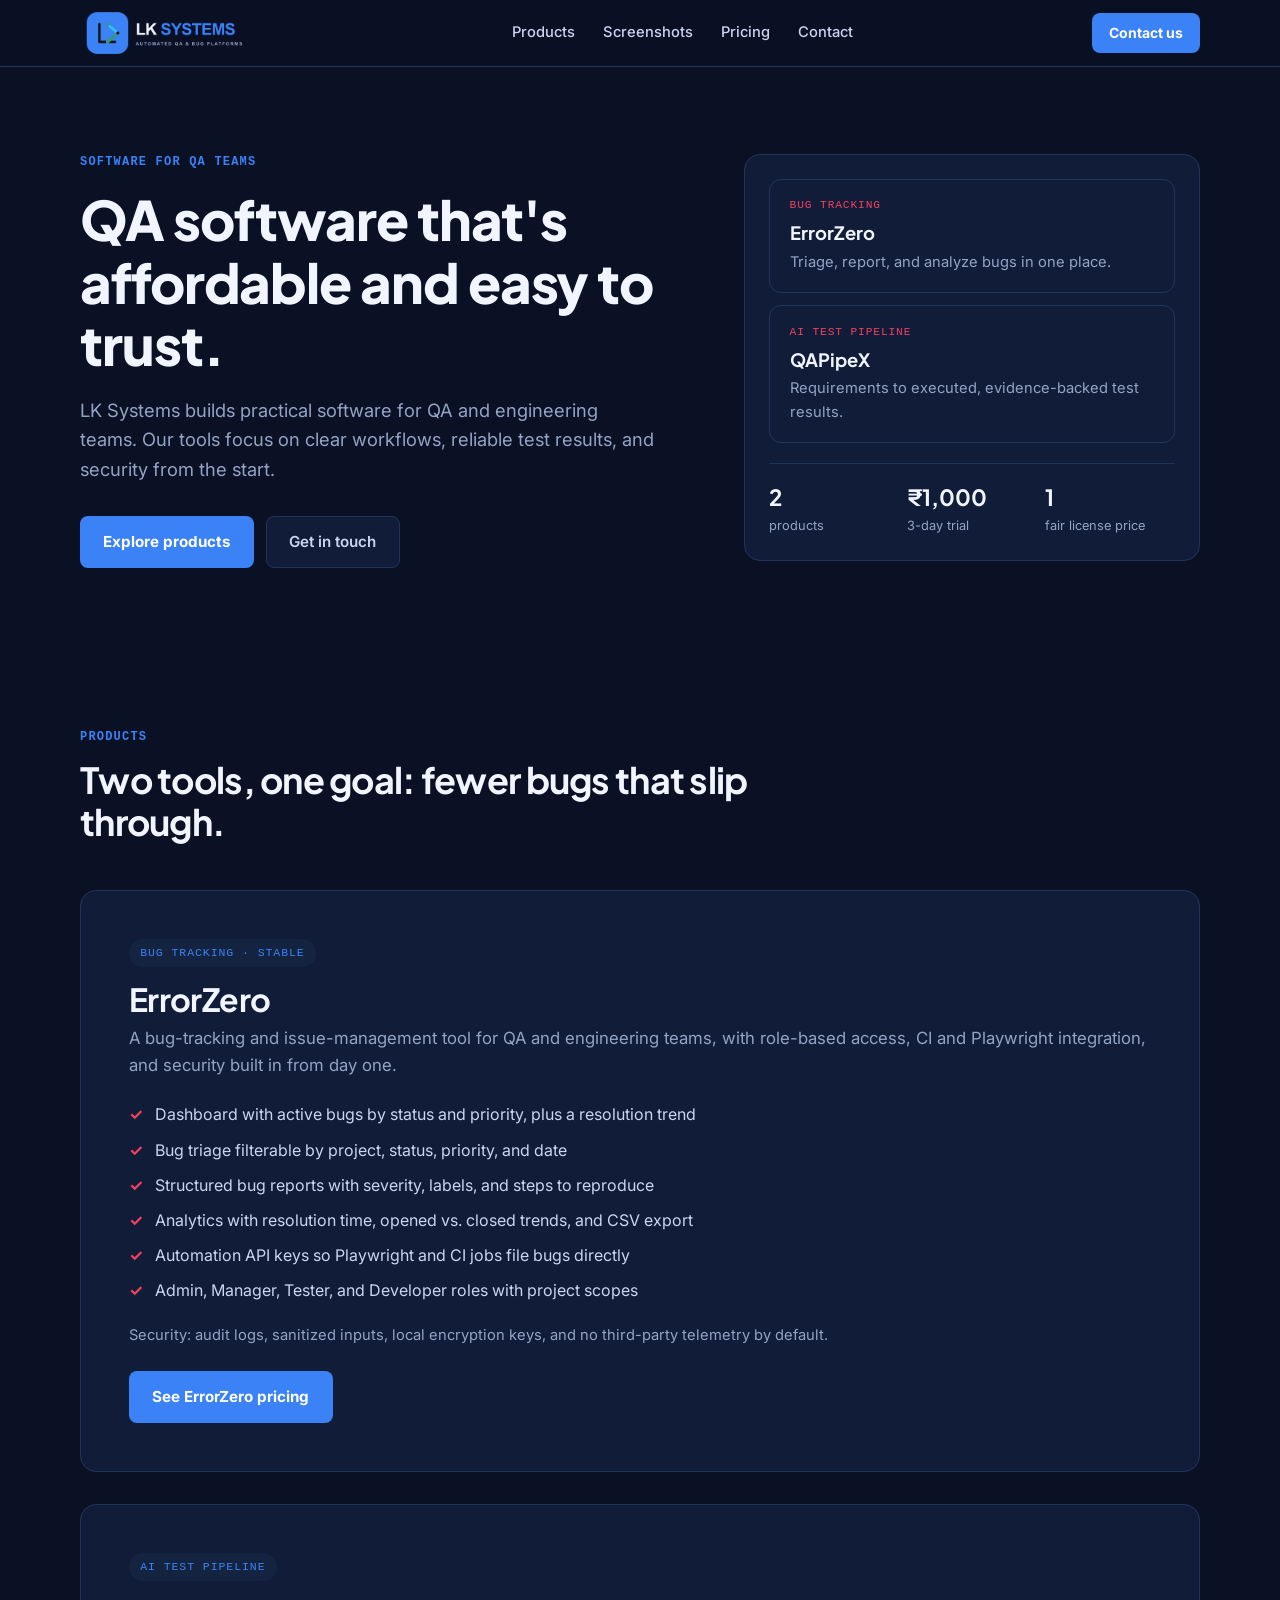
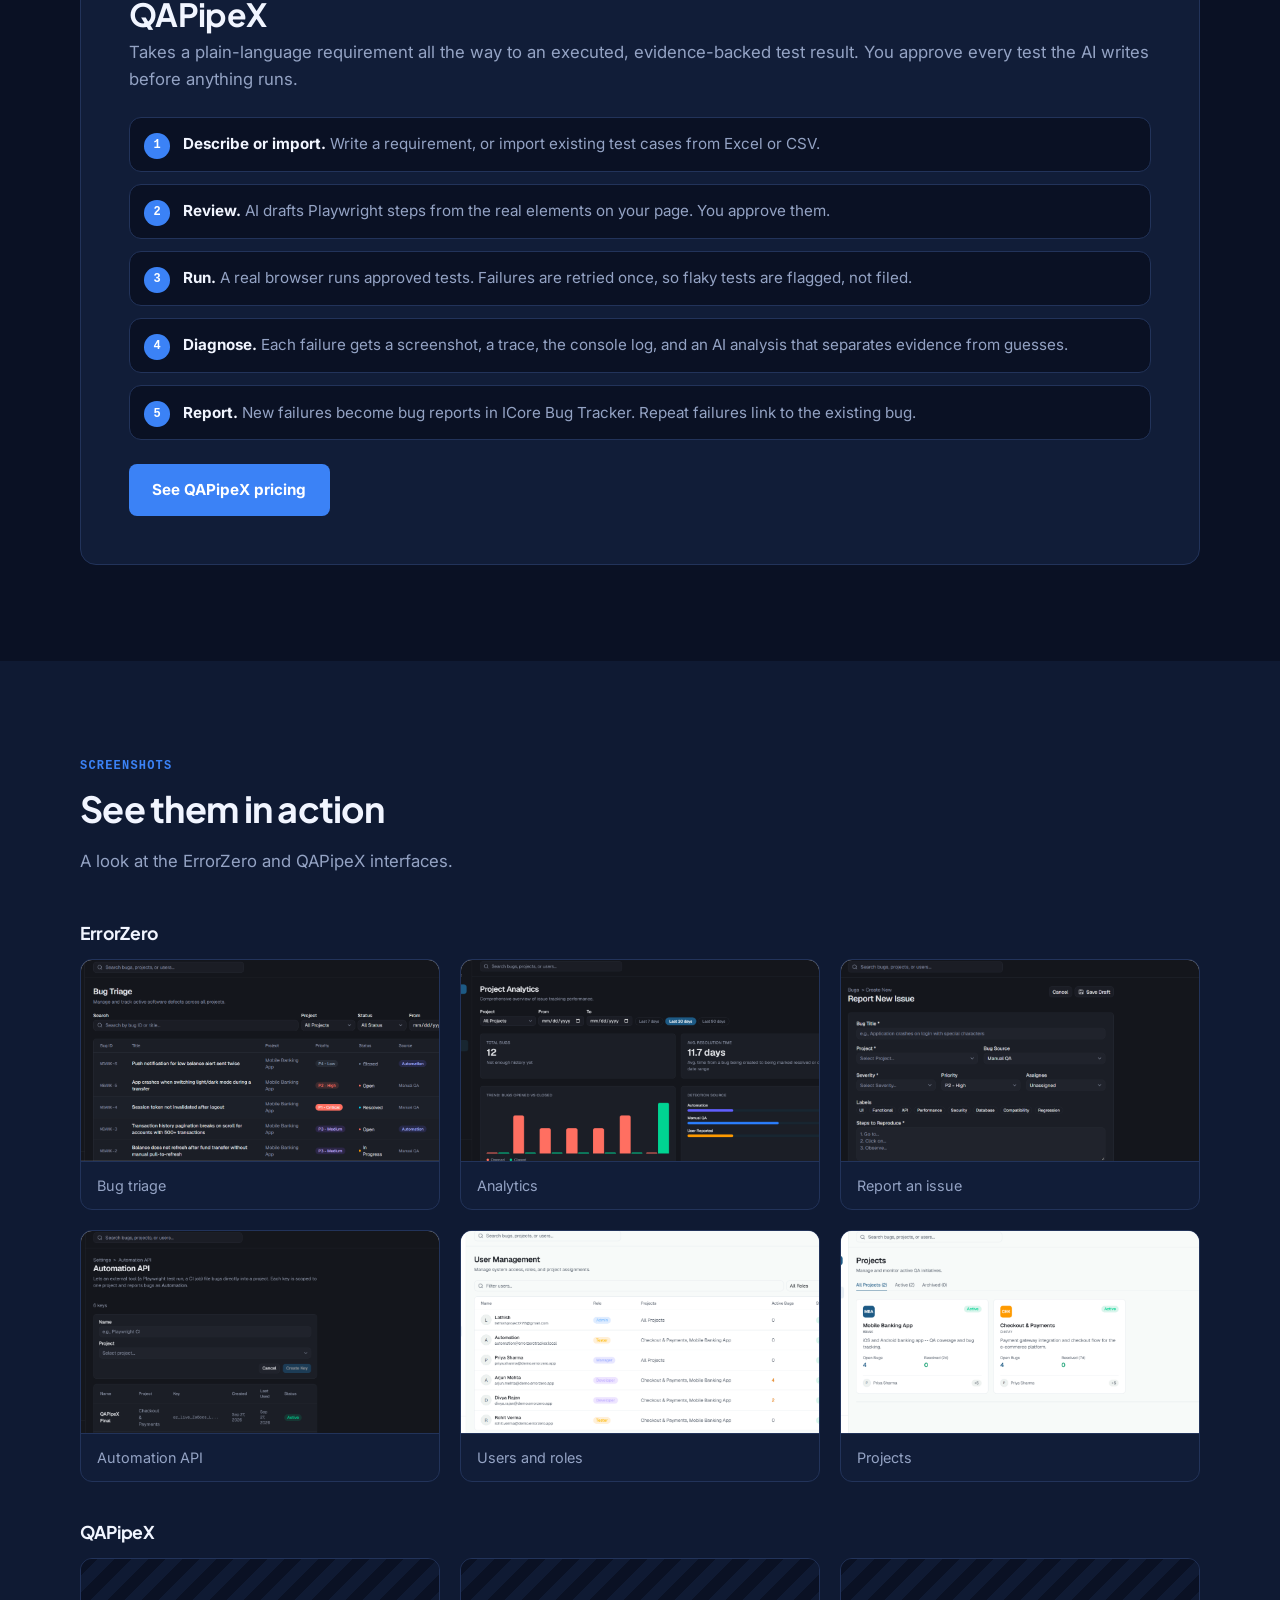
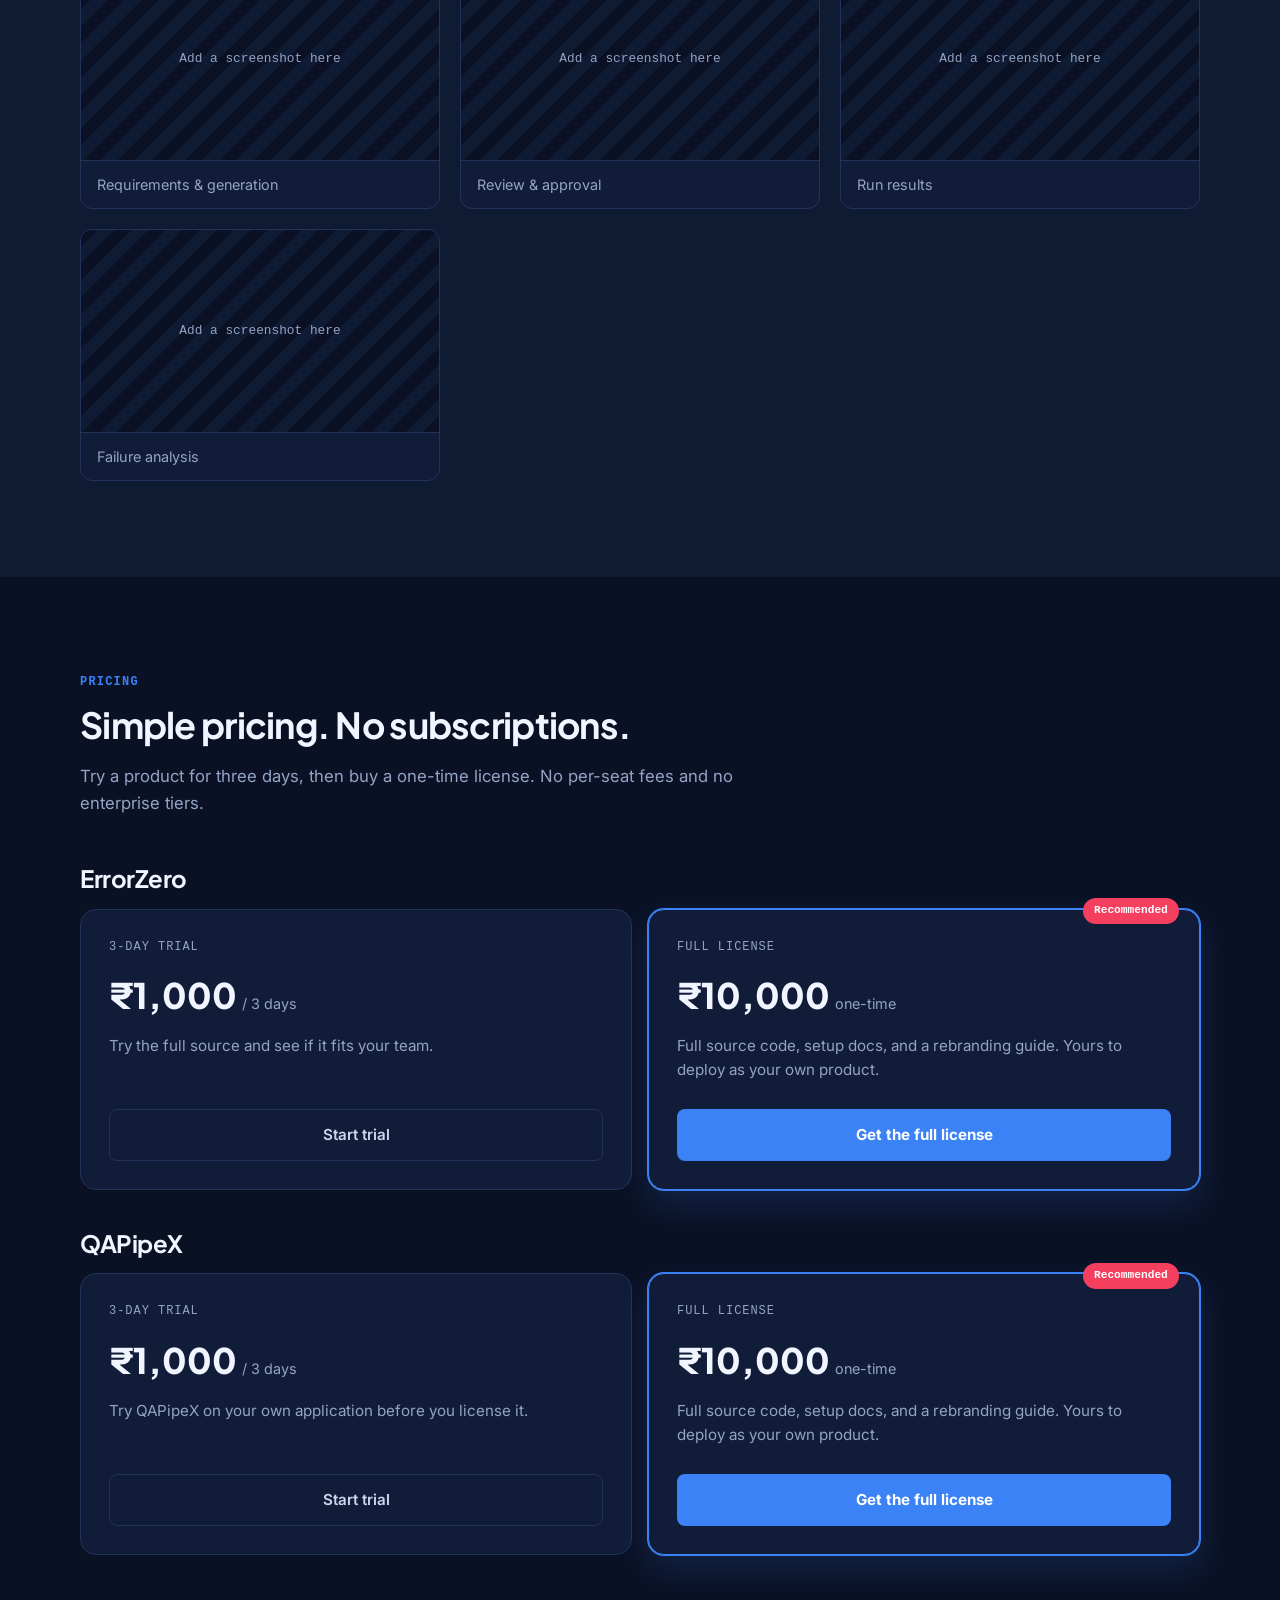
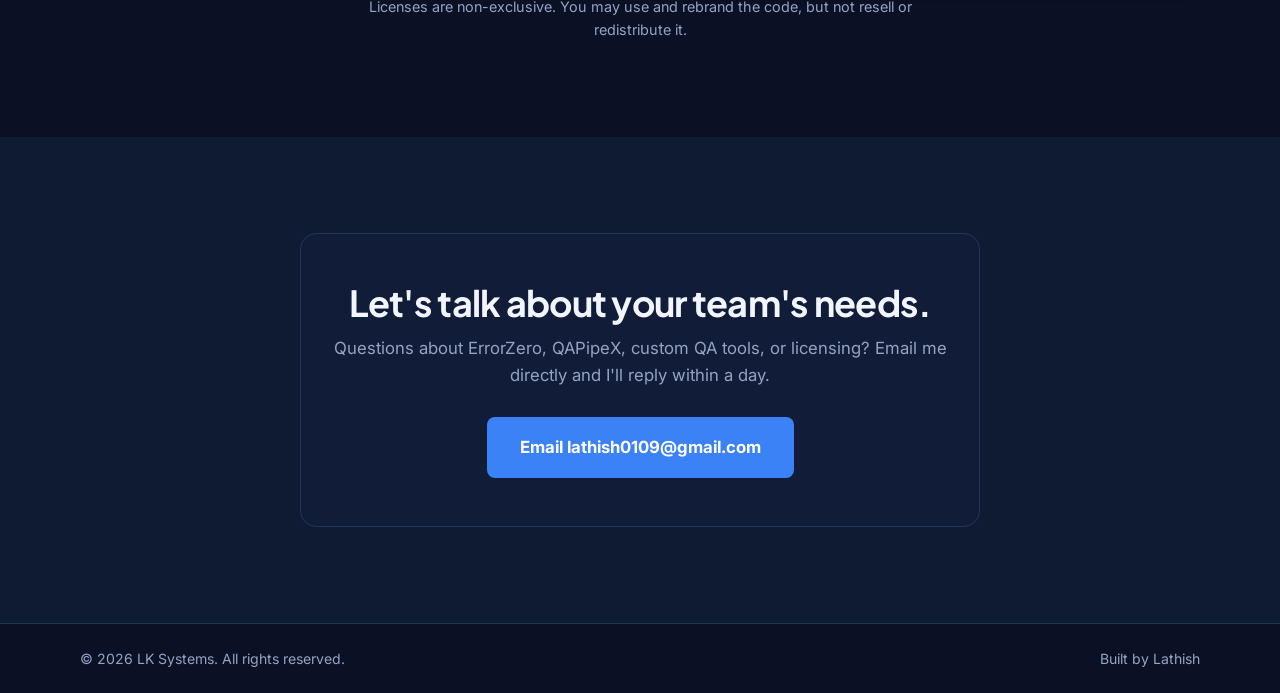
==== index.html @ b6fddfe9 "Switch site theme to navy with electric blue and coral accents Co-Authored-By: Claude Sonnet 5 <nore" ====
<!DOCTYPE html>
<html lang="en">
<head>
<meta charset="UTF-8">
<meta name="viewport" content="width=device-width, initial-scale=1.0">
<title>LK Systems — QA Software by Lathish | ErrorZero & QAPipeX</title>
<meta name="description" content="LK Systems builds affordable QA tools: ErrorZero, a bug tracker for QA teams, and QAPipeX, an AI test pipeline with a human in the loop. Trials and licenses available.">
<link rel="canonical" href="https://lk-systems-lk-project09.vercel.app/">

<meta property="og:type" content="website">
<meta property="og:title" content="LK Systems — QA software for real teams">
<meta property="og:description" content="ErrorZero bug tracking and QAPipeX AI test pipelines, built for QA teams.">
<meta property="og:image" content="/assets/img/og-image.png">
<meta property="og:image:width" content="1200">
<meta property="og:image:height" content="630">
<meta property="og:url" content="https://lk-systems-lk-project09.vercel.app/">
<meta property="og:site_name" content="LK Systems">

<meta name="twitter:card" content="summary_large_image">
<meta name="twitter:title" content="LK Systems — QA software for real teams">
<meta name="twitter:description" content="ErrorZero bug tracking and QAPipeX AI test pipelines, built for QA teams.">
<meta name="twitter:image" content="/assets/img/og-image.png">

<link rel="icon" type="image/svg+xml" href="/assets/img/favicon.svg">
<link rel="icon" type="image/png" href="/assets/img/favicon.png">

<link rel="preconnect" href="https://fonts.googleapis.com">
<link rel="preconnect" href="https://fonts.gstatic.com" crossorigin>
<link href="https://fonts.googleapis.com/css2?family=Inter:wght@400;500;600;700&family=Plus+Jakarta+Sans:wght@600;700;800&display=swap" rel="stylesheet">

<link rel="stylesheet" href="/css/styles.css?v=6">

<script type="application/ld+json">
{
  "@context": "https://schema.org",
  "@type": "Organization",
  "name": "LK Systems",
  "url": "https://lk-systems-lk-project09.vercel.app/",
  "email": "lathish0109@gmail.com",
  "founder": { "@type": "Person", "name": "Lathish" },
  "makesOffer": [
    { "@type": "Offer", "name": "ErrorZero", "price": "10000", "priceCurrency": "INR" },
    { "@type": "Offer", "name": "QAPipeX", "price": "10000", "priceCurrency": "INR" }
  ]
}
</script>
</head>
<body>

<a class="skip-link" href="#main">Skip to content</a>

<header class="site-header">
  <div class="container header-inner">
    <a href="#top" class="logo" aria-label="LK Systems — home">
      <img src="/assets/img/logo-lk-dark.png" alt="LK Systems" width="193" height="52">
    </a>

    <nav class="nav-desktop" aria-label="Primary">
      <a href="#products">Products</a>
      <a href="#screenshots">Screenshots</a>
      <a href="#pricing">Pricing</a>
      <a href="#contact">Contact</a>
    </nav>

    <div class="header-actions">
      <a href="#contact" class="btn btn-primary btn-sm nav-cta">Contact us</a>
      <button class="hamburger" id="hamburger" aria-expanded="false" aria-controls="mobile-nav" aria-label="Open menu">
        <span></span><span></span><span></span>
      </button>
    </div>
  </div>

  <nav class="nav-mobile" id="mobile-nav" aria-label="Mobile">
    <a href="#products">Products</a>
    <a href="#screenshots">Screenshots</a>
    <a href="#pricing">Pricing</a>
    <a href="#contact">Contact</a>
  </nav>
</header>

<main id="main">

  <!-- Hero -->
  <section class="hero">
    <div class="container hero-grid">
      <div>
        <span class="eyebrow">Software for QA teams</span>
        <h1>QA software that's affordable and easy to trust.</h1>
        <p class="lead">LK Systems builds practical software for QA and engineering teams. Our tools focus on clear workflows, reliable test results, and security from the start.</p>
        <div class="cta-row">
          <a href="#products" class="btn btn-primary">Explore products</a>
          <a href="#contact" class="btn btn-secondary">Get in touch</a>
        </div>
      </div>

      <aside class="hero-card" aria-label="Products at a glance">
        <a href="#errorzero" class="mini-product">
          <span class="mini-tag">Bug tracking</span>
          <strong>ErrorZero</strong>
          <span>Triage, report, and analyze bugs in one place.</span>
        </a>
        <a href="#qapipex" class="mini-product">
          <span class="mini-tag">AI test pipeline</span>
          <strong>QAPipeX</strong>
          <span>Requirements to executed, evidence-backed test results.</span>
        </a>
        <div class="hero-stats">
          <div><strong>2</strong><span>products</span></div>
          <div><strong>₹1,000</strong><span>3-day trial</span></div>
          <div><strong>1</strong><span>fair license price</span></div>
        </div>
      </aside>
    </div>
  </section>

  <!-- Products -->
  <section class="section" id="products">
    <div class="container">
      <div class="section-intro">
        <span class="eyebrow eyebrow-inline">Products</span>
        <h2>Two tools, one goal: fewer bugs that slip through.</h2>
      </div>

      <!-- ErrorZero -->
      <article class="product" id="errorzero">
        <div class="product-copy">
          <span class="product-kicker">Bug tracking · Stable</span>
          <h3>ErrorZero</h3>
          <p class="product-lead">A bug-tracking and issue-management tool for QA and engineering teams, with role-based access, CI and Playwright integration, and security built in from day one.</p>
          <ul class="check-list">
            <li>Dashboard with active bugs by status and priority, plus a resolution trend</li>
            <li>Bug triage filterable by project, status, priority, and date</li>
            <li>Structured bug reports with severity, labels, and steps to reproduce</li>
            <li>Analytics with resolution time, opened vs. closed trends, and CSV export</li>
            <li>Automation API keys so Playwright and CI jobs file bugs directly</li>
            <li>Admin, Manager, Tester, and Developer roles with project scopes</li>
          </ul>
          <p class="product-note">Security: audit logs, sanitized inputs, local encryption keys, and no third-party telemetry by default.</p>
          <a href="#pricing" class="btn btn-primary">See ErrorZero pricing</a>
        </div>
      </article>

      <!-- QAPipeX -->
      <article class="product product-reverse" id="qapipex">
        <div class="product-copy">
          <span class="product-kicker">AI test pipeline</span>
          <h3>QAPipeX</h3>
          <p class="product-lead">Takes a plain-language requirement all the way to an executed, evidence-backed test result. You approve every test the AI writes before anything runs.</p>
          <ol class="step-list">
            <li><strong>Describe or import.</strong> Write a requirement, or import existing test cases from Excel or CSV.</li>
            <li><strong>Review.</strong> AI drafts Playwright steps from the real elements on your page. You approve them.</li>
            <li><strong>Run.</strong> A real browser runs approved tests. Failures are retried once, so flaky tests are flagged, not filed.</li>
            <li><strong>Diagnose.</strong> Each failure gets a screenshot, a trace, the console log, and an AI analysis that separates evidence from guesses.</li>
            <li><strong>Report.</strong> New failures become bug reports in ICore Bug Tracker. Repeat failures link to the existing bug.</li>
          </ol>
          <a href="#pricing" class="btn btn-primary">See QAPipeX pricing</a>
        </div>
      </article>
    </div>
  </section>

  <!-- Screenshots -->
  <section class="section section-tint" id="screenshots">
    <div class="container">
      <div class="section-intro">
        <span class="eyebrow eyebrow-inline">Screenshots</span>
        <h2>See them in action</h2>
        <p class="section-sub">A look at the ErrorZero and QAPipeX interfaces.</p>
      </div>

      <h3 class="shot-group-title">ErrorZero</h3>
      <div class="shot-grid">
        <figure class="shot"><img src="/assets/screenshots/errorzero/1.png" alt="ErrorZero bug triage list" loading="lazy" width="1518" height="597" onerror="this.parentElement.classList.add('is-empty')"><figcaption>Bug triage</figcaption></figure>
        <figure class="shot"><img src="/assets/screenshots/errorzero/2.png" alt="ErrorZero analytics and reports" loading="lazy" width="1510" height="634" onerror="this.parentElement.classList.add('is-empty')"><figcaption>Analytics</figcaption></figure>
        <figure class="shot"><img src="/assets/screenshots/errorzero/3.png" alt="ErrorZero structured bug report form" loading="lazy" width="1506" height="582" onerror="this.parentElement.classList.add('is-empty')"><figcaption>Report an issue</figcaption></figure>
        <figure class="shot"><img src="/assets/screenshots/errorzero/4.png" alt="ErrorZero automation API keys" loading="lazy" width="1514" height="604" onerror="this.parentElement.classList.add('is-empty')"><figcaption>Automation API</figcaption></figure>
        <figure class="shot"><img src="/assets/screenshots/errorzero/5.png" alt="ErrorZero user and role management" loading="lazy" width="1506" height="613" onerror="this.parentElement.classList.add('is-empty')"><figcaption>Users and roles</figcaption></figure>
        <figure class="shot"><img src="/assets/screenshots/errorzero/6.png" alt="ErrorZero projects workspace with active projects and open bug counts" width="1513" height="618" onerror="this.parentElement.classList.add('is-empty')"><figcaption>Projects</figcaption></figure>
      </div>

      <h3 class="shot-group-title">QAPipeX</h3>
      <div class="shot-grid">
        <figure class="shot"><img src="/assets/screenshots/qapipex/1.png" alt="QAPipeX requirement and test generation" loading="lazy" onerror="this.parentElement.classList.add('is-empty')"><figcaption>Requirements &amp; generation</figcaption></figure>
        <figure class="shot"><img src="/assets/screenshots/qapipex/2.png" alt="QAPipeX test review and approval" loading="lazy" onerror="this.parentElement.classList.add('is-empty')"><figcaption>Review &amp; approval</figcaption></figure>
        <figure class="shot"><img src="/assets/screenshots/qapipex/3.png" alt="QAPipeX run results with evidence" loading="lazy" onerror="this.parentElement.classList.add('is-empty')"><figcaption>Run results</figcaption></figure>
        <figure class="shot"><img src="/assets/screenshots/qapipex/4.png" alt="QAPipeX failure analysis" loading="lazy" onerror="this.parentElement.classList.add('is-empty')"><figcaption>Failure analysis</figcaption></figure>
      </div>
    </div>
  </section>

  <!-- Pricing -->
  <section class="section" id="pricing">
    <div class="container">
      <div class="section-intro">
        <span class="eyebrow eyebrow-inline">Pricing</span>
        <h2>Simple pricing. No subscriptions.</h2>
        <p class="section-sub">Try a product for three days, then buy a one-time license. No per-seat fees and no enterprise tiers.</p>
      </div>

      <div class="pricing-products">
        <div class="pricing-product">
          <h3>ErrorZero</h3>
          <div class="pricing-options">
            <div class="price-card">
              <span class="price-label">3-day trial</span>
              <p class="price"><span class="price-amount">₹1,000</span><span class="price-period">/ 3 days</span></p>
              <p class="price-desc">Try the full source and see if it fits your team.</p>
              <a class="btn btn-secondary btn-block" href="https://mail.google.com/mail/?view=cm&amp;fs=1&amp;to=lathish0109@gmail.com&amp;su=ErrorZero%20-%203-Day%20Trial%20Inquiry" target="_blank" rel="noopener noreferrer">Start trial</a>
            </div>
            <div class="price-card price-card-featured">
              <span class="price-ribbon">Recommended</span>
              <span class="price-label">Full license</span>
              <p class="price"><span class="price-amount">₹10,000</span><span class="price-period">one-time</span></p>
              <p class="price-desc">Full source code, setup docs, and a rebranding guide. Yours to deploy as your own product.</p>
              <a class="btn btn-primary btn-block" href="https://mail.google.com/mail/?view=cm&amp;fs=1&amp;to=lathish0109@gmail.com&amp;su=ErrorZero%20-%20Full%20License%20Inquiry" target="_blank" rel="noopener noreferrer">Get the full license</a>
            </div>
          </div>
        </div>

        <div class="pricing-product">
          <h3>QAPipeX</h3>
          <div class="pricing-options">
            <div class="price-card">
              <span class="price-label">3-day trial</span>
              <p class="price"><span class="price-amount">₹1,000</span><span class="price-period">/ 3 days</span></p>
              <p class="price-desc">Try QAPipeX on your own application before you license it.</p>
              <a class="btn btn-secondary btn-block" href="https://mail.google.com/mail/?view=cm&amp;fs=1&amp;to=lathish0109@gmail.com&amp;su=QAPipeX%20-%203-Day%20Trial%20Inquiry" target="_blank" rel="noopener noreferrer">Start trial</a>
            </div>
            <div class="price-card price-card-featured">
              <span class="price-ribbon">Recommended</span>
              <span class="price-label">Full license</span>
              <p class="price"><span class="price-amount">₹10,000</span><span class="price-period">one-time</span></p>
              <p class="price-desc">Full source code, setup docs, and a rebranding guide. Yours to deploy as your own product.</p>
              <a class="btn btn-primary btn-block" href="https://mail.google.com/mail/?view=cm&amp;fs=1&amp;to=lathish0109@gmail.com&amp;su=QAPipeX%20-%20Full%20License%20Inquiry" target="_blank" rel="noopener noreferrer">Get the full license</a>
            </div>
          </div>
        </div>
      </div>

      <p class="price-note">Licenses are non-exclusive. You may use and rebrand the code, but not resell or redistribute it.</p>
    </div>
  </section>

  <!-- Contact -->
  <section class="section section-tint" id="contact">
    <div class="container">
      <div class="contact-card">
        <h2>Let's talk about your team's needs.</h2>
        <p class="section-sub">Questions about ErrorZero, QAPipeX, custom QA tools, or licensing? Email me directly and I'll reply within a day.</p>
        <a class="btn btn-primary btn-lg" href="https://mail.google.com/mail/?view=cm&amp;fs=1&amp;to=lathish0109@gmail.com&amp;su=LK%20Systems%20-%20Website%20Inquiry" target="_blank" rel="noopener noreferrer">Email lathish0109@gmail.com</a>
      </div>
    </div>
  </section>

</main>

<footer class="site-footer">
  <div class="container footer-inner">
    <span>© <span id="year">2026</span> LK Systems. All rights reserved.</span>
    <span class="footer-muted">Built by Lathish</span>
  </div>
</footer>

<div class="lightbox" id="lightbox" hidden role="dialog" aria-modal="true" aria-label="Enlarged screenshot">
  <button class="lightbox-close" type="button" id="lightbox-close" aria-label="Close">&times;</button>
  <img id="lightbox-img" src="" alt="">
</div>

<script src="/js/main.js?v=3"></script>
</body>
</html>
---- css/styles.css ----
:root {
  --navy: #3B82F6;
  --navy-dark: #2563EB;
  --navy-tint: #14233F;
  --teal: #F43F5E;
  --teal-tint: #3A1620;
  --ink: #F1F5FF;
  --ink-soft: #CBD5F0;
  --muted: #94A3C4;
  --border: #22335A;
  --surface: #0F1A33;
  --canvas: #0A1124;
  --white: #111D38;
  --on-accent: #FFFFFF;

  --font-display: 'Plus Jakarta Sans', Arial, sans-serif;
  --font-body: 'Inter', Arial, sans-serif;
  --font-mono: 'JetBrains Mono', ui-monospace, Consolas, monospace;

  --radius-sm: 0.5rem;
  --radius-md: 0.75rem;
  --radius-lg: 1rem;
  --max-width: 1160px;
}

* { box-sizing: border-box; }
html { scroll-behavior: smooth; scroll-padding-top: 80px; }

body {
  margin: 0;
  font-family: var(--font-body);
  font-size: 16px;
  line-height: 1.6;
  color: var(--ink-soft);
  background: var(--canvas);
  -webkit-font-smoothing: antialiased;
}

img { max-width: 100%; display: block; }
p { margin: 0 0 1em; }
a { color: inherit; text-decoration: none; }
ul, ol { margin: 0; padding: 0; }
code { font-family: var(--font-mono); font-size: 0.85em; background: var(--white); border: 1px solid var(--border); border-radius: 6px; padding: 0.1em 0.4em; }

h1, h2, h3 {
  font-family: var(--font-display);
  color: var(--ink);
  margin: 0 0 0.5em;
  letter-spacing: -0.02em;
  line-height: 1.15;
}
h1 { font-size: 2.4rem; font-weight: 800; }
h2 { font-size: 1.9rem; font-weight: 700; }
h3 { font-size: 1.4rem; font-weight: 700; }

.container { max-width: var(--max-width); margin: 0 auto; padding: 0 1.25rem; }

.skip-link {
  position: absolute;
  left: -999px;
  top: 0;
  background: var(--navy);
  color: var(--on-accent);
  padding: 0.75rem 1rem;
  z-index: 100;
}
.skip-link:focus { left: 0; }

:focus-visible { outline: 2px solid var(--navy); outline-offset: 3px; border-radius: 4px; }

/* ===== Buttons ===== */
.btn {
  display: inline-flex;
  align-items: center;
  justify-content: center;
  gap: 0.45rem;
  font-family: var(--font-body);
  font-weight: 600;
  font-size: 0.95rem;
  padding: 0.8rem 1.4rem;
  border-radius: var(--radius-sm);
  border: 1px solid transparent;
  cursor: pointer;
  transition: background-color 0.15s ease, border-color 0.15s ease, color 0.15s ease;
  white-space: nowrap;
}
.btn-primary { background: var(--navy); color: var(--on-accent); font-weight: 700; }
.btn-primary:hover { background: var(--navy-dark); color: var(--on-accent); }
.btn-secondary { background: var(--white); color: var(--ink-soft); border-color: var(--border); }
.btn-secondary:hover { background: var(--navy-tint); border-color: var(--navy); }
.btn-sm { padding: 0.5rem 1rem; font-size: 0.875rem; }
.btn-lg { padding: 1rem 2rem; font-size: 1.05rem; }
.btn-block { width: 100%; }

/* ===== Header ===== */
.site-header {
  position: sticky;
  top: 0;
  z-index: 50;
  background: rgba(10, 17, 36, 0.92);
  backdrop-filter: blur(10px);
  border-bottom: 1px solid var(--border);
}
.header-inner {
  height: 66px;
  display: flex;
  align-items: center;
  justify-content: space-between;
  gap: 1rem;
}
.logo img { height: 52px; width: auto; }
.nav-desktop { display: none; gap: 1.75rem; font-size: 0.92rem; font-weight: 500; color: var(--ink-soft); }
.nav-desktop a:hover { color: var(--navy); }
.header-actions { display: flex; align-items: center; gap: 0.75rem; }
.nav-cta { display: none; }

.hamburger {
  display: flex;
  flex-direction: column;
  justify-content: center;
  gap: 4px;
  width: 40px;
  height: 40px;
  padding: 0 9px;
  border: 1px solid var(--border);
  background: var(--white);
  border-radius: var(--radius-sm);
  cursor: pointer;
}
.hamburger span { display: block; height: 2px; background: var(--ink); border-radius: 2px; transition: transform 0.2s ease, opacity 0.2s ease; }
.hamburger[aria-expanded="true"] span:nth-child(1) { transform: translateY(6px) rotate(45deg); }
.hamburger[aria-expanded="true"] span:nth-child(2) { opacity: 0; }
.hamburger[aria-expanded="true"] span:nth-child(3) { transform: translateY(-6px) rotate(-45deg); }

.nav-mobile {
  display: none;
  flex-direction: column;
  padding: 0.5rem 1.25rem 1.25rem;
  border-top: 1px solid var(--border);
  background: var(--canvas);
}
.nav-mobile.open { display: flex; }
.nav-mobile a { padding: 0.8rem 0; font-weight: 500; border-bottom: 1px solid var(--border); }
.nav-mobile a:last-child { border-bottom: none; }

@media (min-width: 820px) {
  .nav-desktop { display: flex; }
  .nav-cta { display: inline-flex; }
  .hamburger { display: none; }
  .nav-mobile { display: none !important; }
}

/* ===== Shared section pieces ===== */
.section { padding: 5rem 0; }
.section-tint { background: var(--surface); }
.section-intro { max-width: 680px; margin-bottom: 3rem; }
.section-intro h2 { margin-top: 0.75rem; }
.section-sub { color: var(--muted); font-size: 1.05rem; }
.section-sub code { font-size: 0.8em; }

.eyebrow {
  display: inline-block;
  font-family: var(--font-mono);
  font-size: 0.75rem;
  font-weight: 600;
  letter-spacing: 0.1em;
  text-transform: uppercase;
  color: var(--navy);
}
.eyebrow-inline { display: block; }

/* ===== Hero ===== */
.hero { padding: 5rem 0 4rem; }
.hero-grid {
  display: grid;
  gap: 3rem;
  align-items: center;
}
.hero .eyebrow { margin-bottom: 1rem; }
.hero h1 { margin-bottom: 1.25rem; }
.lead { font-size: 1.15rem; color: var(--muted); max-width: 36rem; margin-bottom: 2rem; }
.cta-row { display: flex; flex-wrap: wrap; gap: 0.75rem; }

.hero-card {
  background: var(--white);
  border: 1px solid var(--border);
  border-radius: var(--radius-lg);
  padding: 1.5rem;
  display: flex;
  flex-direction: column;
  gap: 0.75rem;
}
.mini-product {
  display: flex;
  flex-direction: column;
  gap: 0.2rem;
  padding: 1.1rem 1.2rem;
  border: 1px solid var(--border);
  border-radius: var(--radius-md);
  transition: border-color 0.15s ease, background-color 0.15s ease;
}
.mini-product:hover { border-color: var(--navy); background: var(--navy-tint); }
.mini-product strong { font-family: var(--font-display); font-size: 1.15rem; color: var(--ink); }
.mini-product span:last-child { font-size: 0.92rem; color: var(--muted); }
.mini-tag { font-family: var(--font-mono); font-size: 0.7rem; color: var(--teal); text-transform: uppercase; letter-spacing: 0.08em; }

.hero-stats {
  display: grid;
  grid-template-columns: repeat(3, 1fr);
  gap: 0.5rem;
  margin-top: 0.5rem;
  padding-top: 1rem;
  border-top: 1px solid var(--border);
}
.hero-stats div { display: flex; flex-direction: column; }
.hero-stats strong { font-family: var(--font-display); font-size: 1.2rem; color: var(--ink); }
.hero-stats span { font-size: 0.8rem; color: var(--muted); }

/* ===== Products ===== */
.product {
  display: grid;
  gap: 2rem;
  align-items: start;
  background: var(--white);
  border: 1px solid var(--border);
  border-radius: var(--radius-lg);
  padding: 2.25rem;
}
.product + .product { margin-top: 2rem; }
.product-kicker {
  display: inline-block;
  font-family: var(--font-mono);
  font-size: 0.72rem;
  letter-spacing: 0.08em;
  text-transform: uppercase;
  color: var(--navy);
  background: var(--navy-tint);
  padding: 0.3rem 0.7rem;
  border-radius: 999px;
  margin-bottom: 0.9rem;
}
.product-lead { font-size: 1.05rem; color: var(--muted); margin-bottom: 1.5rem; }
.product-note { font-size: 0.92rem; color: var(--muted); margin: 1.25rem 0 1.5rem; }
.product-copy { display: flex; flex-direction: column; align-items: flex-start; }
.product-copy h3 { font-size: 2rem; margin-bottom: 0.4rem; }

.check-list { list-style: none; display: flex; flex-direction: column; gap: 0.6rem; width: 100%; }
.check-list li { position: relative; padding-left: 1.6rem; color: var(--ink-soft); }
.check-list li::before { content: "✓"; position: absolute; left: 0; top: 0; color: var(--teal); font-weight: 700; }

.step-list { list-style: none; counter-reset: step; display: flex; flex-direction: column; gap: 0.75rem; width: 100%; margin-bottom: 1.5rem; }
.step-list li {
  counter-increment: step;
  position: relative;
  padding: 0.9rem 1rem 0.9rem 3.3rem;
  background: var(--canvas);
  border: 1px solid var(--border);
  border-radius: var(--radius-md);
  color: var(--muted);
  font-size: 0.95rem;
}
.step-list li::before {
  content: counter(step);
  position: absolute;
  left: 0.9rem;
  top: 0.95rem;
  width: 1.6rem;
  height: 1.6rem;
  border-radius: 50%;
  background: var(--navy);
  color: var(--on-accent);
  font-family: var(--font-mono);
  font-size: 0.75rem;
  font-weight: 700;
  display: flex;
  align-items: center;
  justify-content: center;
}
.step-list li strong { color: var(--ink); }

/* ===== Screenshots ===== */
.shot-group-title { font-size: 1.1rem; margin: 2.5rem 0 1rem; }
.shot-group-title:first-of-type { margin-top: 0; }
.shot-grid { display: grid; grid-template-columns: 1fr; gap: 1.25rem; }
.shot {
  margin: 0;
  background: var(--white);
  border: 1px solid var(--border);
  border-radius: var(--radius-md);
  overflow: hidden;
}
.shot img { width: 100%; height: auto; aspect-ratio: 16 / 9; object-fit: cover; object-position: top; background: var(--ink); }
.shot figcaption { padding: 0.75rem 1rem; font-size: 0.9rem; color: var(--muted); border-top: 1px solid var(--border); }
.shot.is-empty img { display: none; }
.shot.is-empty { min-height: 0; }
.shot.is-empty::before {
  content: "Add a screenshot here";
  display: flex;
  align-items: center;
  justify-content: center;
  aspect-ratio: 16 / 9;
  background: repeating-linear-gradient(135deg, var(--canvas) 0 12px, var(--surface) 12px 24px);
  color: var(--muted);
  font-family: var(--font-mono);
  font-size: 0.8rem;
}

/* ===== Pricing ===== */
.pricing-products { display: grid; gap: 2rem; }
.pricing-product h3 { font-size: 1.5rem; margin-bottom: 1rem; }
.pricing-options { display: grid; gap: 1rem; }
.price-card {
  position: relative;
  background: var(--white);
  border: 1px solid var(--border);
  border-radius: var(--radius-lg);
  padding: 1.75rem;
  display: flex;
  flex-direction: column;
  gap: 0.4rem;
}
.price-card-featured { border-color: var(--navy); box-shadow: 0 0 0 1px var(--navy), 0 14px 36px rgba(59, 130, 246, 0.18); }
.price-label { font-family: var(--font-mono); font-size: 0.75rem; text-transform: uppercase; letter-spacing: 0.08em; color: var(--muted); }
.price { margin: 0.25rem 0 0.25rem; }
.price-amount { font-family: var(--font-display); font-size: 2.2rem; font-weight: 800; color: var(--ink); }
.price-period { color: var(--muted); font-size: 0.9rem; margin-left: 0.3rem; }
.price-desc { color: var(--muted); font-size: 0.95rem; margin-bottom: 1.25rem; }
.price-card .btn { margin-top: auto; }
.price-ribbon {
  position: absolute;
  top: -0.7rem;
  right: 1.25rem;
  background: var(--teal);
  color: var(--on-accent);
  font-family: var(--font-mono);
  font-size: 0.7rem;
  font-weight: 600;
  padding: 0.25rem 0.7rem;
  border-radius: 999px;
}
.price-note { text-align: center; color: var(--muted); font-size: 0.9rem; margin: 2.5rem auto 0; max-width: 560px; }

/* ===== Contact ===== */
.contact-card {
  background: var(--white);
  border: 1px solid var(--border);
  border-radius: var(--radius-lg);
  padding: 3rem 1.5rem;
  text-align: center;
  max-width: 680px;
  margin: 0 auto;
}
.contact-card h2 { margin-bottom: 0.75rem; }
.contact-card .section-sub { margin-bottom: 1.75rem; }
.contact-card .btn { word-break: break-all; white-space: normal; }

/* ===== Footer ===== */
.site-footer { border-top: 1px solid var(--border); padding: 1.5rem 0; }
.footer-inner { display: flex; flex-wrap: wrap; justify-content: space-between; gap: 0.5rem; font-size: 0.88rem; color: var(--muted); }
.footer-muted { color: var(--muted); }

/* ===== Responsive ===== */
@media (min-width: 640px) {
  h1 { font-size: 3rem; }
  .cta-row .btn { width: auto; }
  .hero-stats strong { font-size: 1.4rem; }
  .shot-grid { grid-template-columns: 1fr 1fr; }
  .pricing-options { grid-template-columns: 1fr 1fr; }
  .section { padding: 6rem 0; }
}

@media (min-width: 900px) {
  .hero-grid { grid-template-columns: 1.15fr 0.85fr; }
  .product { grid-template-columns: 1fr; padding: 3rem; }
  .product-reverse .product-copy { order: 2; }
  .pricing-products { gap: 2.5rem; }
  .shot-grid { grid-template-columns: 1fr 1fr 1fr; }
  h1 { font-size: 3.4rem; }
  h2 { font-size: 2.25rem; }
}

/* ===== Lightbox ===== */
.zoomable { cursor: zoom-in; transition: opacity 0.15s ease; }
.zoomable:hover { opacity: 0.92; }
.lightbox {
  position: fixed;
  inset: 0;
  z-index: 200;
  background: rgba(15, 23, 42, 0.88);
  display: flex;
  align-items: center;
  justify-content: center;
  padding: 3.5rem 1rem 1rem;
}
.lightbox[hidden] { display: none; }
.lightbox img {
  max-width: 100%;
  max-height: 100%;
  width: auto;
  height: auto;
  border-radius: var(--radius-md);
  box-shadow: 0 20px 50px rgba(0, 0, 0, 0.4);
  background: var(--ink);
}
.lightbox-close {
  position: absolute;
  top: 0.9rem;
  right: 0.9rem;
  width: 42px;
  height: 42px;
  border-radius: 50%;
  border: none;
  background: var(--navy);
  color: var(--on-accent);
  font-size: 1.6rem;
  line-height: 1;
  cursor: pointer;
}
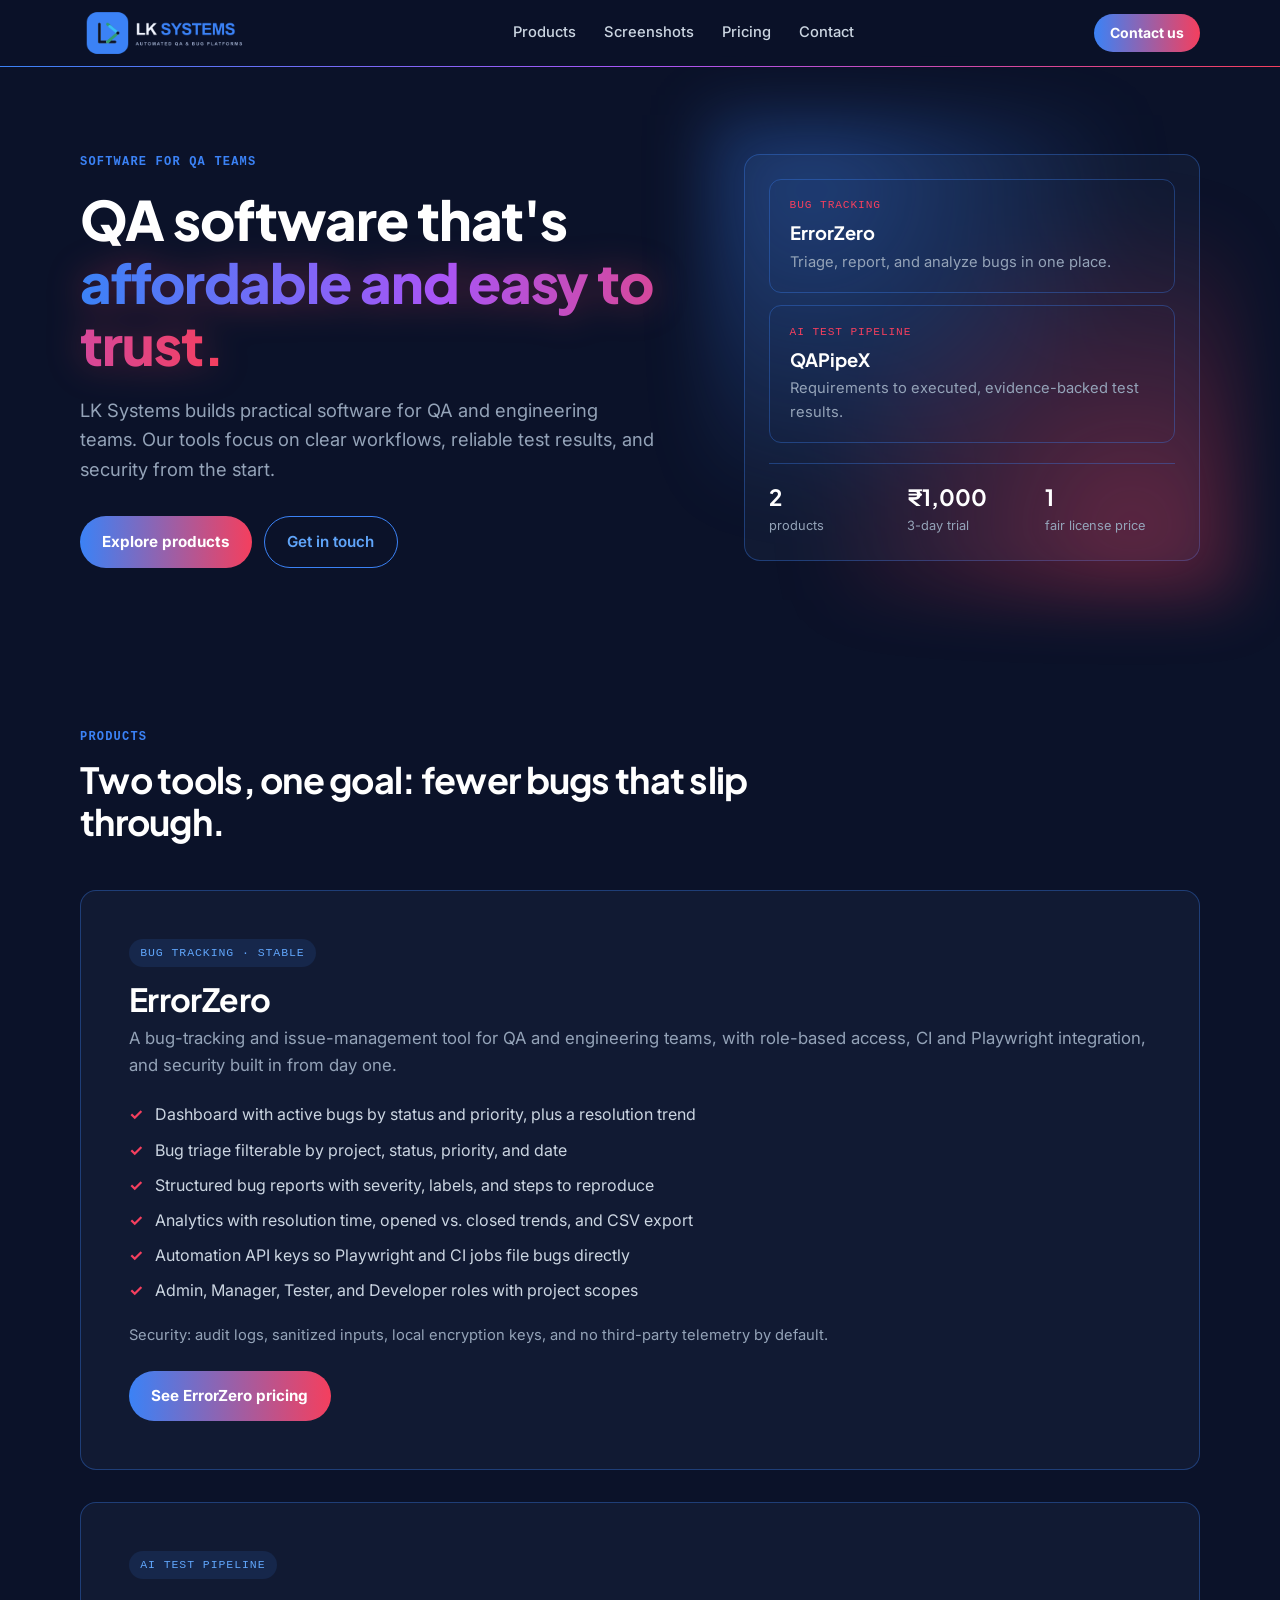
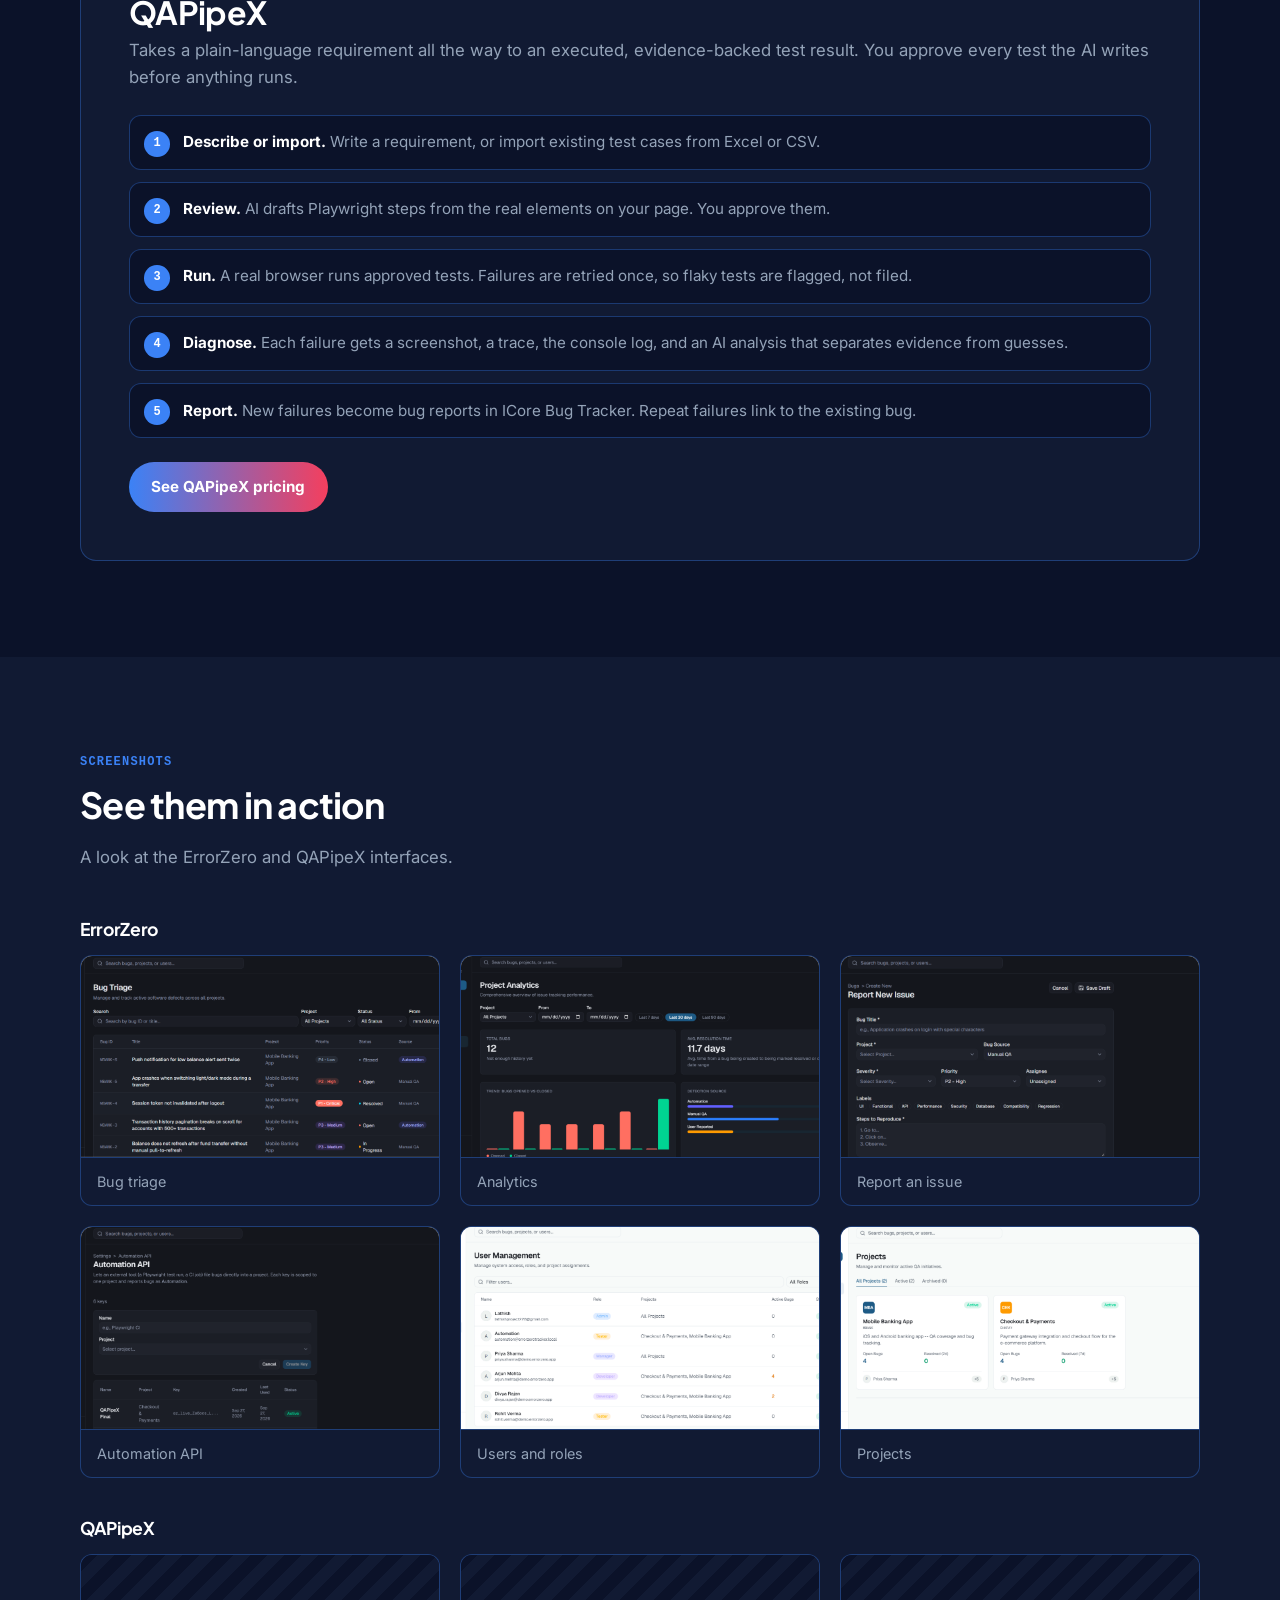
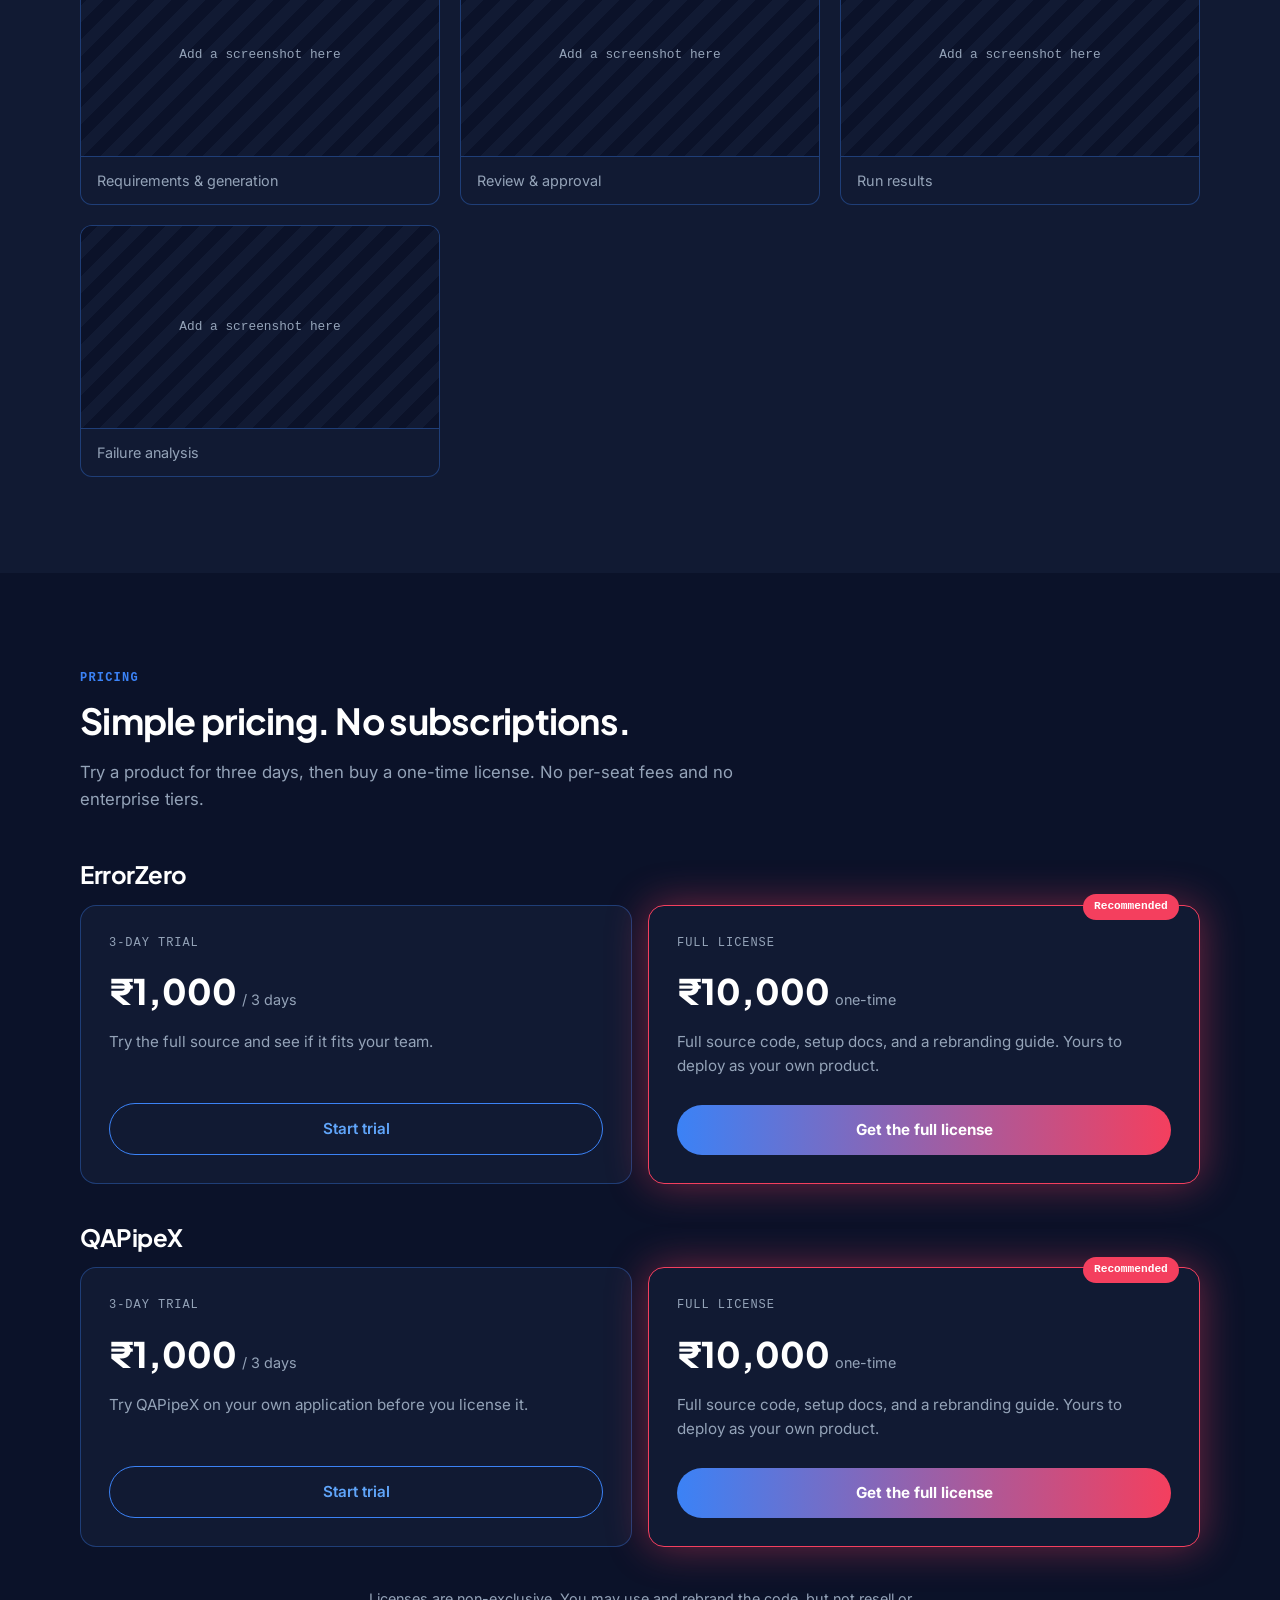
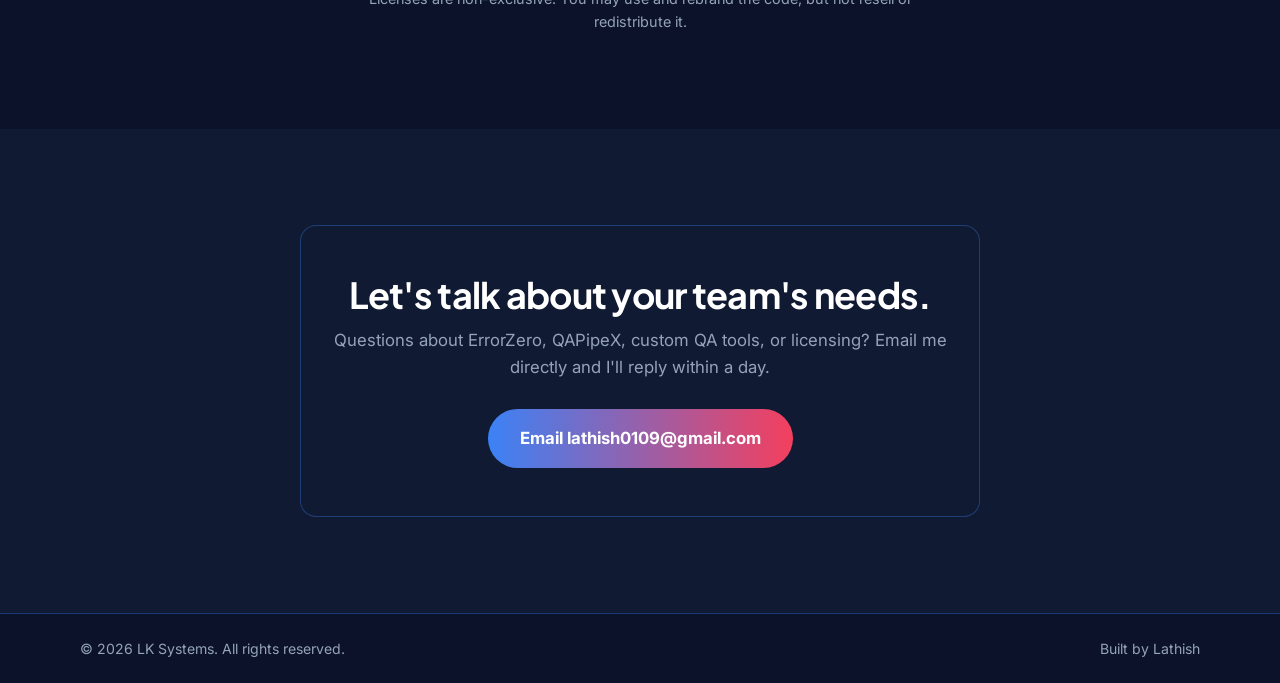
==== commit be1766df: "Apply neon navy gradient theme with tokenized colors Co-Authored-By: Claude Sonnet 5 <noreply@anthro" ====
--- a/index.html
+++ b/index.html
@@ -28,7 +28,7 @@
 <link rel="preconnect" href="https://fonts.gstatic.com" crossorigin>
 <link href="https://fonts.googleapis.com/css2?family=Inter:wght@400;500;600;700&family=Plus+Jakarta+Sans:wght@600;700;800&display=swap" rel="stylesheet">
 
-<link rel="stylesheet" href="/css/styles.css?v=6">
+<link rel="stylesheet" href="/css/styles.css?v=7">
 
 <script type="application/ld+json">
 {
@@ -85,7 +85,7 @@
     <div class="container hero-grid">
       <div>
         <span class="eyebrow">Software for QA teams</span>
-        <h1>QA software that's affordable and easy to trust.</h1>
+        <h1>QA software that's <span class="grad-text">affordable and easy to trust.</span></h1>
         <p class="lead">LK Systems builds practical software for QA and engineering teams. Our tools focus on clear workflows, reliable test results, and security from the start.</p>
         <div class="cta-row">
           <a href="#products" class="btn btn-primary">Explore products</a>
--- a/css/styles.css
+++ b/css/styles.css
@@ -1,16 +1,35 @@
 :root {
-  --navy: #3B82F6;
+  /* Color tokens */
+  --color-bg: #0B1229;
+  --color-bg-alt: #111A33;
+  --color-surface: rgba(59, 130, 246, 0.12);
+  --color-border: rgba(59, 130, 246, 0.35);
+  --color-text-primary: #FFFFFF;
+  --color-text-body: #CBD5E1;
+  --color-text-muted: #94A3B8;
+  --color-primary: #3B82F6;
+  --color-primary-light: #60A5FA;
+  --color-accent: #F43F5E;
+  --color-accent-soft: #EC4899;
+
+  --gradient-brand: linear-gradient(90deg, #3B82F6 0%, #A855F7 50%, #F43F5E 100%);
+  --gradient-button: linear-gradient(90deg, #3B82F6 0%, #F43F5E 100%);
+  --glow-blue: 0 0 40px rgba(59, 130, 246, 0.45);
+  --glow-pink: 0 0 40px rgba(244, 63, 94, 0.45);
+
+  /* Aliases used by existing components */
+  --navy: var(--color-primary);
   --navy-dark: #2563EB;
-  --navy-tint: #14233F;
-  --teal: #F43F5E;
-  --teal-tint: #3A1620;
-  --ink: #F1F5FF;
-  --ink-soft: #CBD5F0;
-  --muted: #94A3C4;
-  --border: #22335A;
-  --surface: #0F1A33;
-  --canvas: #0A1124;
-  --white: #111D38;
+  --navy-tint: var(--color-surface);
+  --teal: var(--color-accent);
+  --teal-tint: rgba(244, 63, 94, 0.12);
+  --ink: var(--color-text-primary);
+  --ink-soft: var(--color-text-body);
+  --muted: var(--color-text-muted);
+  --border: var(--color-border);
+  --surface: var(--color-bg-alt);
+  --canvas: var(--color-bg);
+  --white: var(--color-bg-alt);
   --on-accent: #FFFFFF;
 
   --font-display: 'Plus Jakarta Sans', Arial, sans-serif;
@@ -81,13 +100,14 @@
   border-radius: var(--radius-sm);
   border: 1px solid transparent;
   cursor: pointer;
-  transition: background-color 0.15s ease, border-color 0.15s ease, color 0.15s ease;
+  transition: background 0.25s ease, border-color 0.25s ease, color 0.25s ease, box-shadow 0.25s ease, filter 0.25s ease;
   white-space: nowrap;
-}
-.btn-primary { background: var(--navy); color: var(--on-accent); font-weight: 700; }
-.btn-primary:hover { background: var(--navy-dark); color: var(--on-accent); }
-.btn-secondary { background: var(--white); color: var(--ink-soft); border-color: var(--border); }
-.btn-secondary:hover { background: var(--navy-tint); border-color: var(--navy); }
+  border-radius: 999px;
+}
+.btn-primary { background: var(--gradient-button); color: var(--on-accent); font-weight: 700; border: none; }
+.btn-primary:hover { box-shadow: var(--glow-pink); filter: brightness(1.08); color: var(--on-accent); }
+.btn-secondary { background: transparent; color: var(--color-primary-light); border: 1.5px solid var(--color-primary); }
+.btn-secondary:hover { background: var(--color-surface); color: var(--color-primary-light); box-shadow: var(--glow-blue); }
 .btn-sm { padding: 0.5rem 1rem; font-size: 0.875rem; }
 .btn-lg { padding: 1rem 2rem; font-size: 1.05rem; }
 .btn-block { width: 100%; }
@@ -97,9 +117,19 @@
   position: sticky;
   top: 0;
   z-index: 50;
-  background: rgba(10, 17, 36, 0.92);
-  backdrop-filter: blur(10px);
-  border-bottom: 1px solid var(--border);
+  background: rgba(11, 18, 41, 0.8);
+  backdrop-filter: blur(12px);
+  -webkit-backdrop-filter: blur(12px);
+  border-bottom: 1px solid transparent;
+}
+.site-header::after {
+  content: "";
+  position: absolute;
+  left: 0;
+  right: 0;
+  bottom: -1px;
+  height: 1px;
+  background: var(--gradient-brand);
 }
 .header-inner {
   height: 66px;
@@ -110,7 +140,8 @@
 }
 .logo img { height: 52px; width: auto; }
 .nav-desktop { display: none; gap: 1.75rem; font-size: 0.92rem; font-weight: 500; color: var(--ink-soft); }
-.nav-desktop a:hover { color: var(--navy); }
+.nav-desktop a { transition: color 0.25s ease; }
+.nav-desktop a:hover { color: var(--color-accent); }
 .header-actions { display: flex; align-items: center; gap: 0.75rem; }
 .nav-cta { display: none; }
 
@@ -182,6 +213,8 @@
 .cta-row { display: flex; flex-wrap: wrap; gap: 0.75rem; }
 
 .hero-card {
+  position: relative;
+  isolation: isolate;
   background: var(--white);
   border: 1px solid var(--border);
   border-radius: var(--radius-lg);
@@ -197,9 +230,9 @@
   padding: 1.1rem 1.2rem;
   border: 1px solid var(--border);
   border-radius: var(--radius-md);
-  transition: border-color 0.15s ease, background-color 0.15s ease;
-}
-.mini-product:hover { border-color: var(--navy); background: var(--navy-tint); }
+  transition: border-color 0.25s ease, background-color 0.25s ease, box-shadow 0.25s ease;
+}
+.mini-product:hover { border-color: var(--color-primary); background: var(--color-surface); box-shadow: var(--glow-blue); }
 .mini-product strong { font-family: var(--font-display); font-size: 1.15rem; color: var(--ink); }
 .mini-product span:last-child { font-size: 0.92rem; color: var(--muted); }
 .mini-tag { font-family: var(--font-mono); font-size: 0.7rem; color: var(--teal); text-transform: uppercase; letter-spacing: 0.08em; }
@@ -233,8 +266,8 @@
   font-size: 0.72rem;
   letter-spacing: 0.08em;
   text-transform: uppercase;
-  color: var(--navy);
-  background: var(--navy-tint);
+  color: var(--color-primary-light);
+  background: var(--color-surface);
   padding: 0.3rem 0.7rem;
   border-radius: 999px;
   margin-bottom: 0.9rem;
@@ -285,6 +318,7 @@
 .shot {
   margin: 0;
   background: var(--white);
+  transition: box-shadow 0.25s ease, border-color 0.25s ease;
   border: 1px solid var(--border);
   border-radius: var(--radius-md);
   overflow: hidden;
@@ -319,7 +353,9 @@
   flex-direction: column;
   gap: 0.4rem;
 }
-.price-card-featured { border-color: var(--navy); box-shadow: 0 0 0 1px var(--navy), 0 14px 36px rgba(59, 130, 246, 0.18); }
+.price-card-featured { border-color: var(--color-accent); box-shadow: var(--glow-pink); }
+.price-card { transition: box-shadow 0.25s ease, border-color 0.25s ease; }
+.price-card:hover { box-shadow: var(--glow-blue); border-color: var(--color-primary); }
 .price-label { font-family: var(--font-mono); font-size: 0.75rem; text-transform: uppercase; letter-spacing: 0.08em; color: var(--muted); }
 .price { margin: 0.25rem 0 0.25rem; }
 .price-amount { font-family: var(--font-display); font-size: 2.2rem; font-weight: 800; color: var(--ink); }
@@ -416,3 +452,24 @@
   line-height: 1;
   cursor: pointer;
 }
+
+/* ===== Theme extras ===== */
+.hero-card::before {
+  content: "";
+  position: absolute;
+  inset: -40px;
+  z-index: -1;
+  background:
+    radial-gradient(circle at 20% 15%, rgba(59, 130, 246, 0.35), transparent 55%),
+    radial-gradient(circle at 80% 85%, rgba(244, 63, 94, 0.35), transparent 55%);
+  filter: blur(30px);
+  pointer-events: none;
+}
+.grad-text {
+  background: var(--gradient-brand);
+  -webkit-background-clip: text;
+  background-clip: text;
+  -webkit-text-fill-color: transparent;
+  filter: drop-shadow(0 0 18px rgba(244, 63, 94, 0.35));
+}
+.shot:hover { box-shadow: var(--glow-blue); border-color: var(--color-primary); }
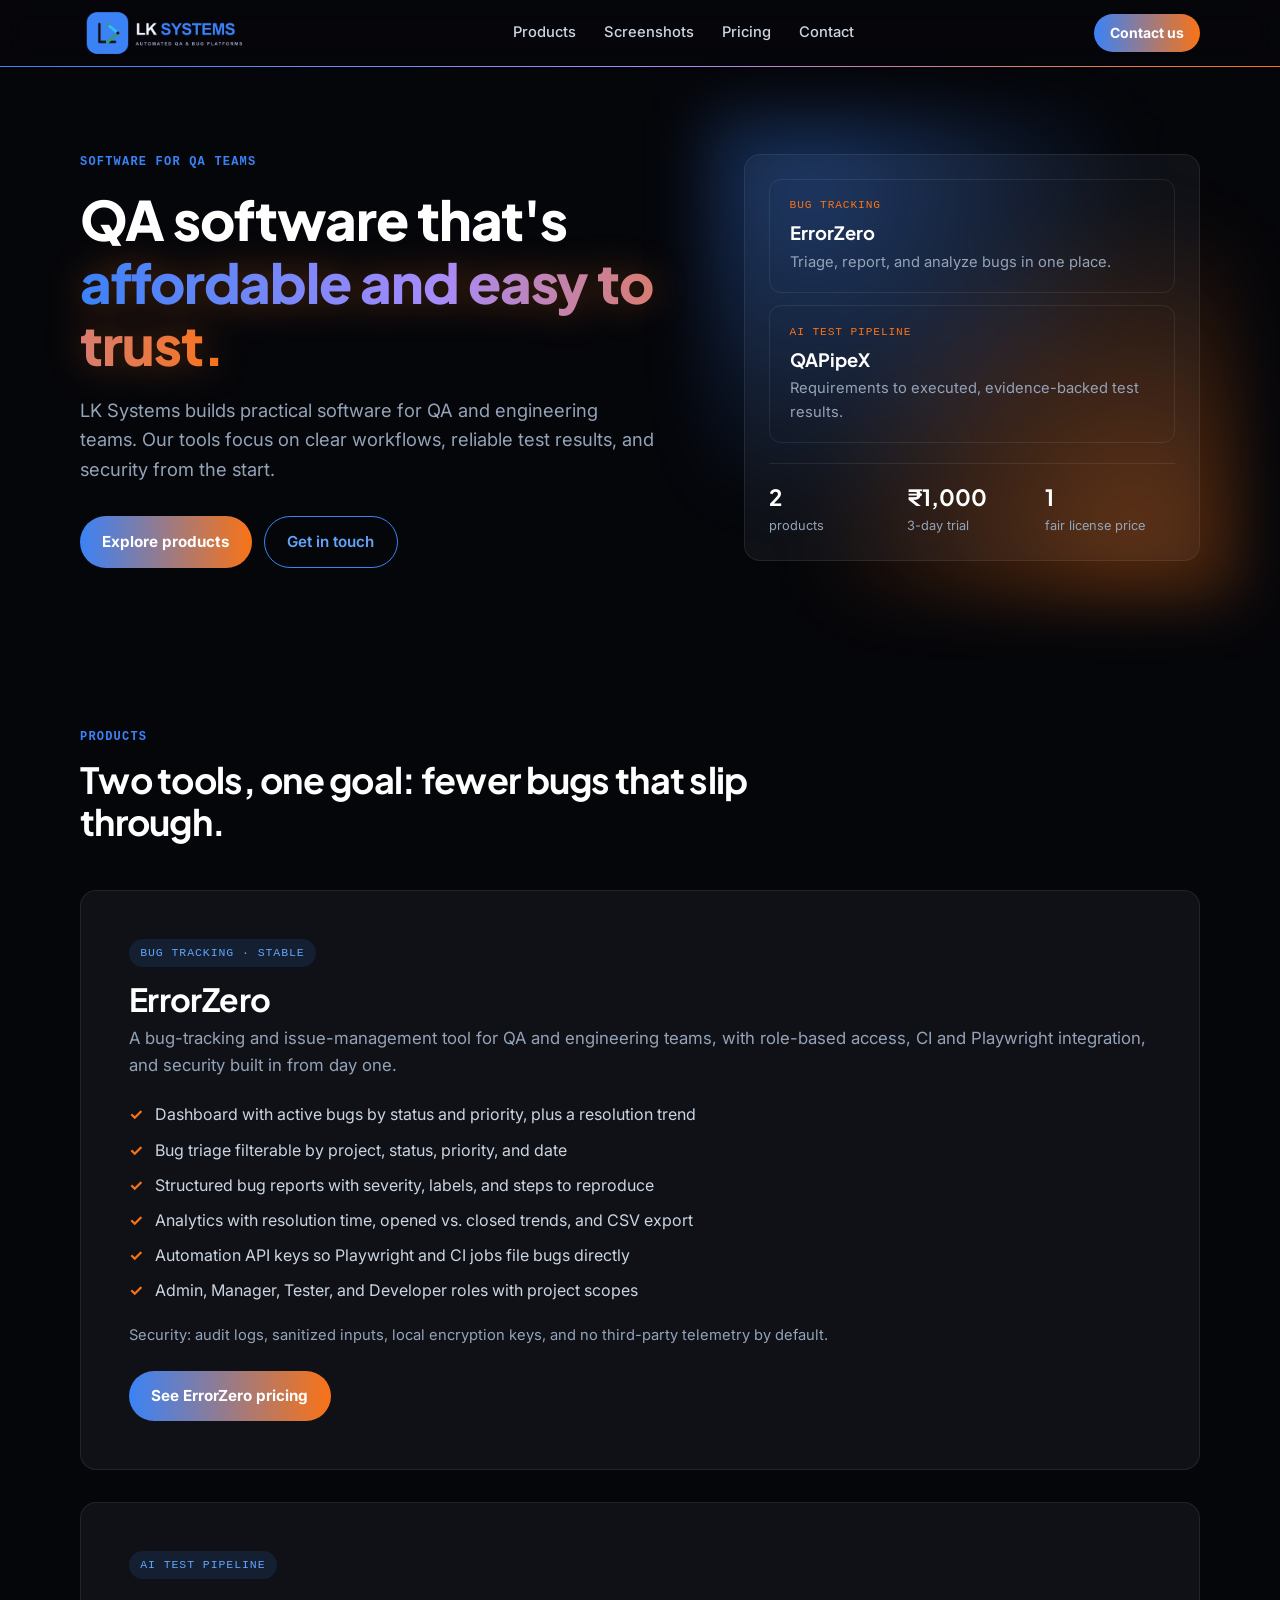
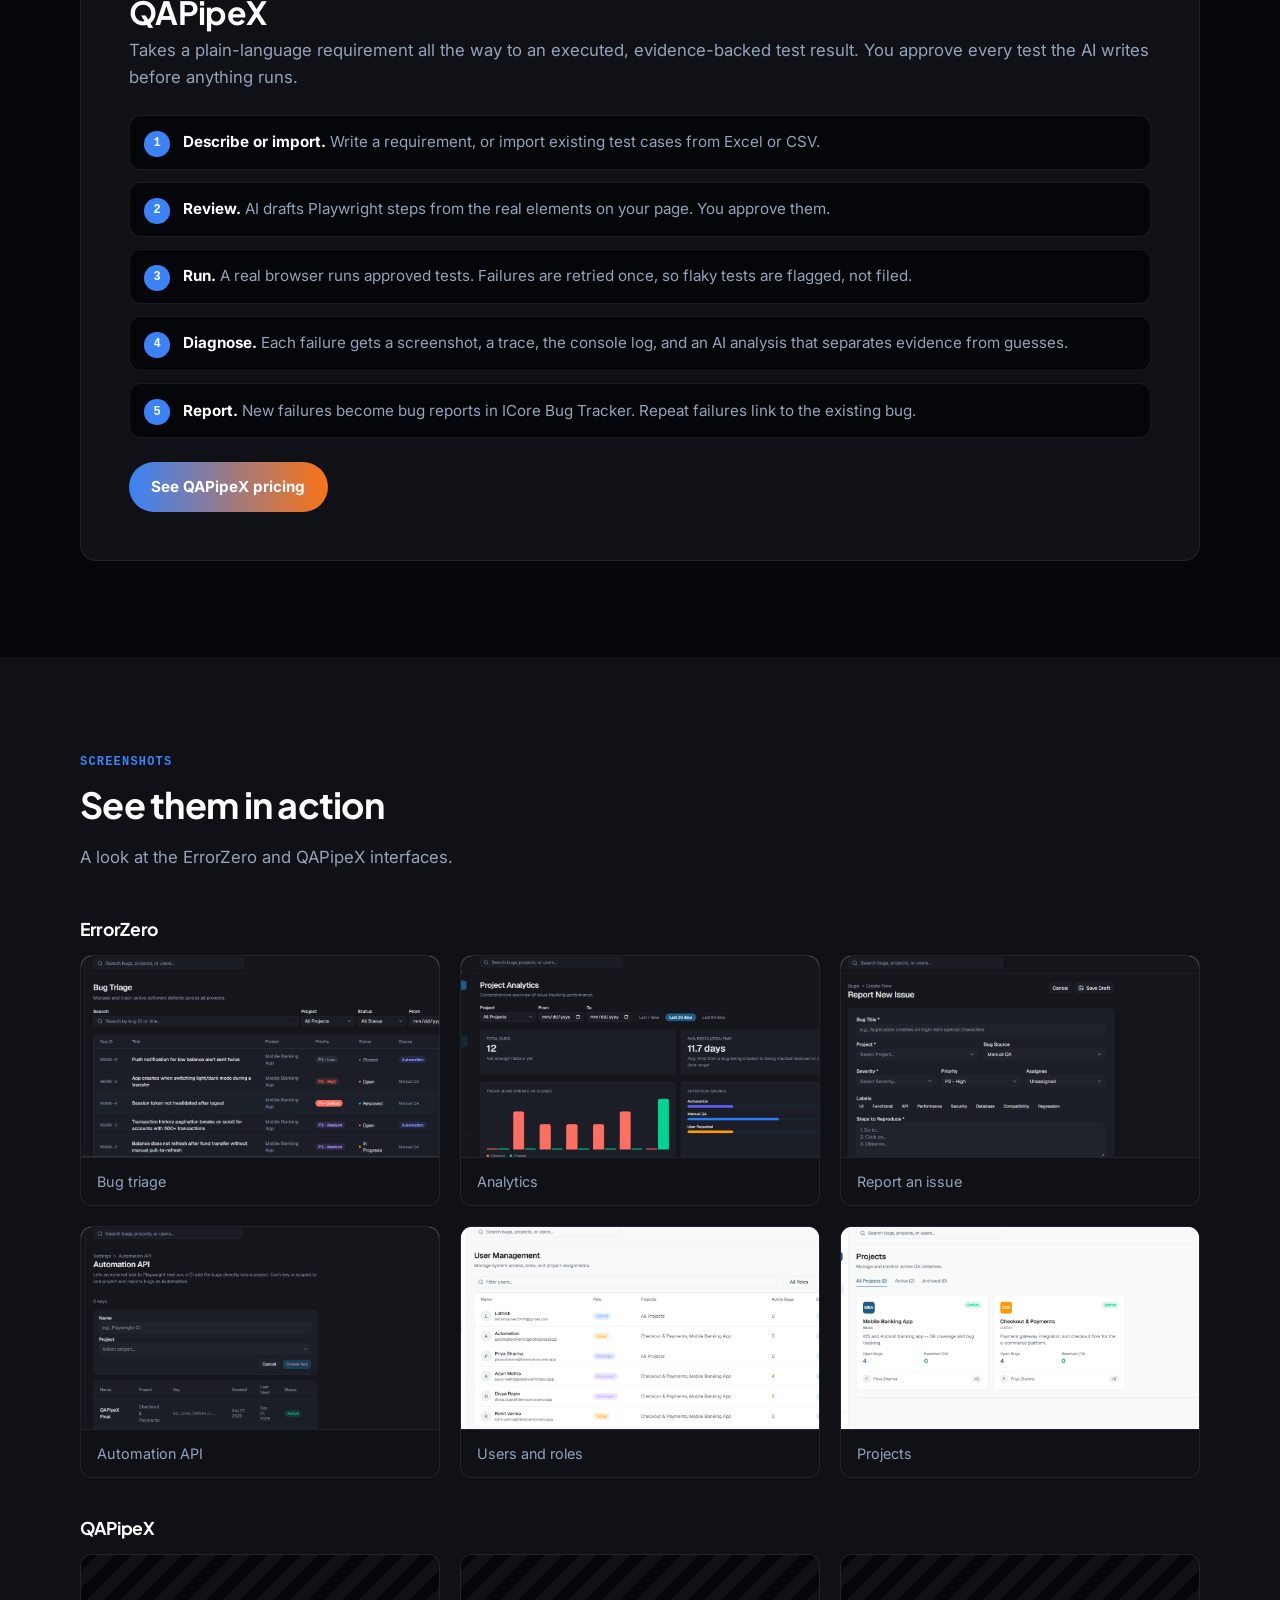
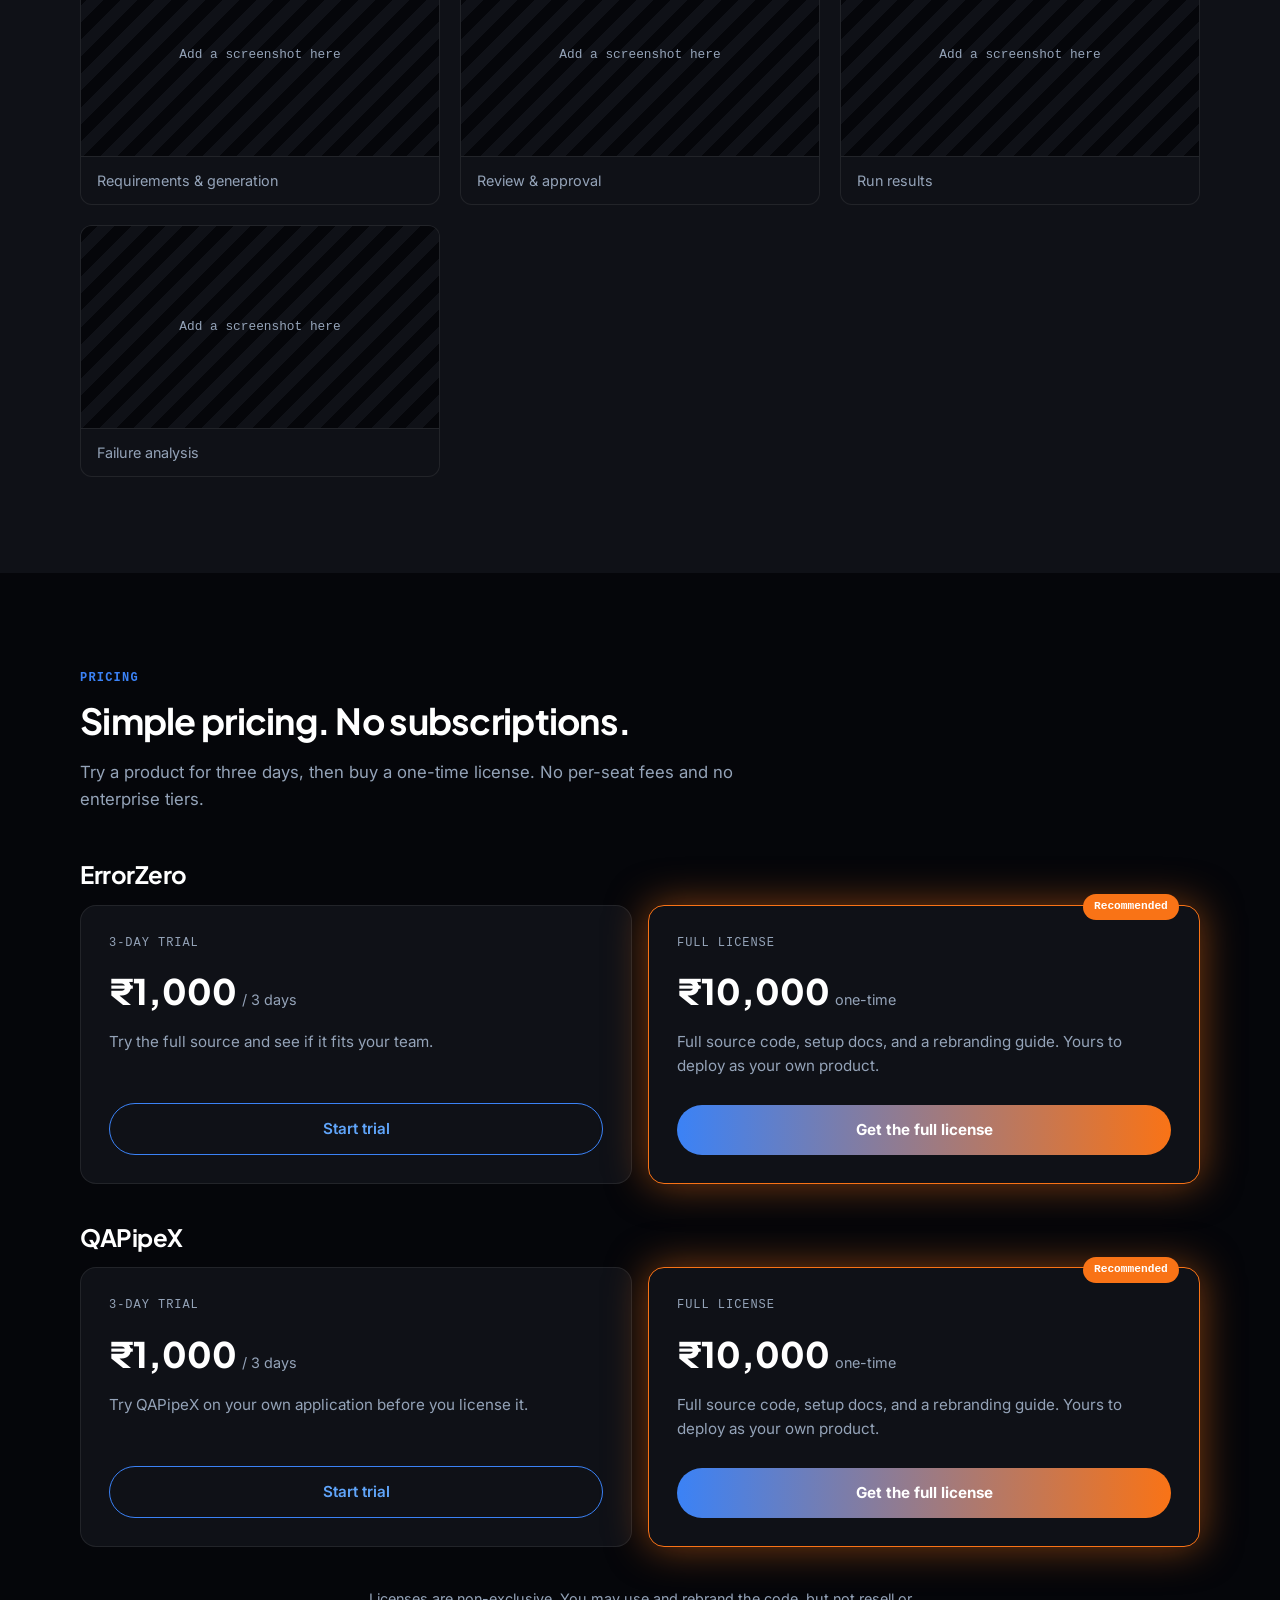
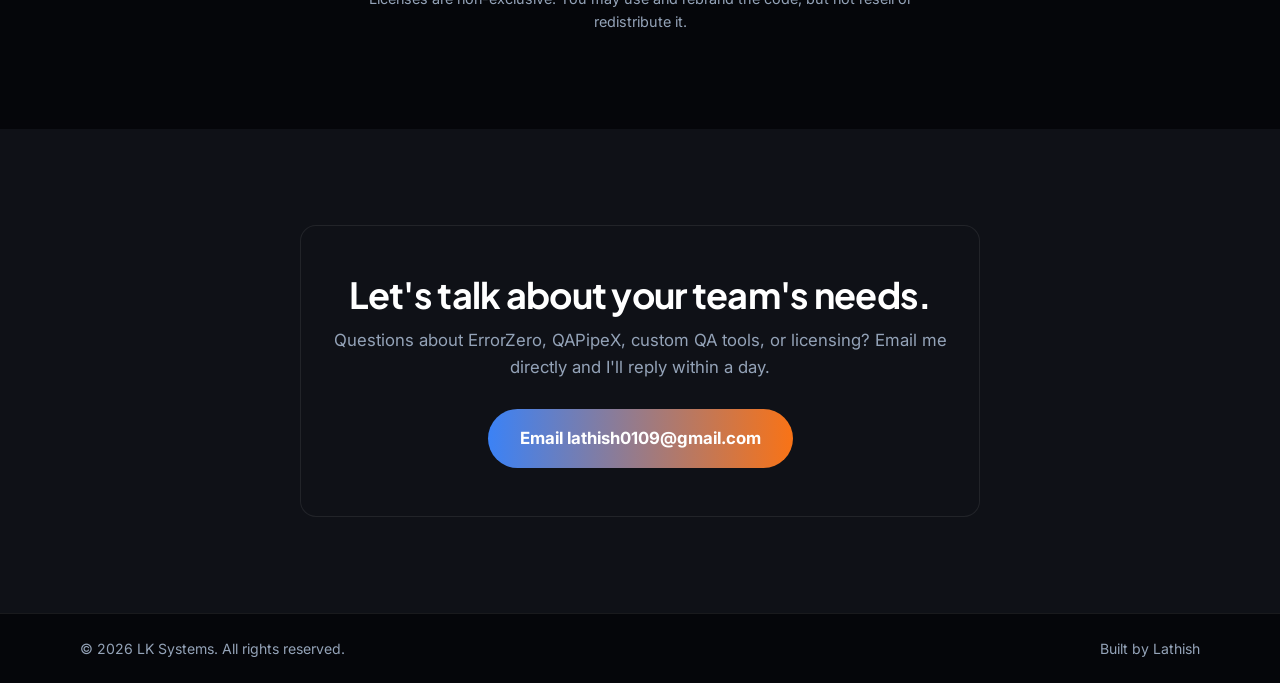
==== commit 550d5c82: "Apply pure black blue-orange gradient theme Co-Authored-By: Claude Sonnet 5 <noreply@anthropic.com>" ====
--- a/index.html
+++ b/index.html
@@ -28,7 +28,7 @@
 <link rel="preconnect" href="https://fonts.gstatic.com" crossorigin>
 <link href="https://fonts.googleapis.com/css2?family=Inter:wght@400;500;600;700&family=Plus+Jakarta+Sans:wght@600;700;800&display=swap" rel="stylesheet">
 
-<link rel="stylesheet" href="/css/styles.css?v=7">
+<link rel="stylesheet" href="/css/styles.css?v=8">
 
 <script type="application/ld+json">
 {
--- a/css/styles.css
+++ b/css/styles.css
@@ -1,28 +1,30 @@
 :root {
   /* Color tokens */
-  --color-bg: #0B1229;
-  --color-bg-alt: #111A33;
+  --color-bg: #05060A;
+  --color-bg-alt: #0F1117;
   --color-surface: rgba(59, 130, 246, 0.12);
-  --color-border: rgba(59, 130, 246, 0.35);
+  --color-border: rgba(255, 255, 255, 0.08);
+  --color-border-accent: rgba(59, 130, 246, 0.35);
   --color-text-primary: #FFFFFF;
   --color-text-body: #CBD5E1;
   --color-text-muted: #94A3B8;
   --color-primary: #3B82F6;
   --color-primary-light: #60A5FA;
-  --color-accent: #F43F5E;
-  --color-accent-soft: #EC4899;
-
-  --gradient-brand: linear-gradient(90deg, #3B82F6 0%, #A855F7 50%, #F43F5E 100%);
-  --gradient-button: linear-gradient(90deg, #3B82F6 0%, #F43F5E 100%);
+  --color-accent: #F97316;
+  --color-accent-soft: #FB923C;
+  --color-accent-dark: #EA580C;
+
+  --gradient-brand: linear-gradient(90deg, #3B82F6 0%, #A78BFA 50%, #F97316 100%);
+  --gradient-button: linear-gradient(90deg, #3B82F6 0%, #F97316 100%);
   --glow-blue: 0 0 40px rgba(59, 130, 246, 0.45);
-  --glow-pink: 0 0 40px rgba(244, 63, 94, 0.45);
+  --glow-accent: 0 0 40px rgba(249, 115, 22, 0.5);
 
   /* Aliases used by existing components */
   --navy: var(--color-primary);
   --navy-dark: #2563EB;
   --navy-tint: var(--color-surface);
   --teal: var(--color-accent);
-  --teal-tint: rgba(244, 63, 94, 0.12);
+  --teal-tint: rgba(249, 115, 22, 0.12);
   --ink: var(--color-text-primary);
   --ink-soft: var(--color-text-body);
   --muted: var(--color-text-muted);
@@ -105,7 +107,7 @@
   border-radius: 999px;
 }
 .btn-primary { background: var(--gradient-button); color: var(--on-accent); font-weight: 700; border: none; }
-.btn-primary:hover { box-shadow: var(--glow-pink); filter: brightness(1.08); color: var(--on-accent); }
+.btn-primary:hover { box-shadow: var(--glow-accent); filter: brightness(1.08); color: var(--on-accent); }
 .btn-secondary { background: transparent; color: var(--color-primary-light); border: 1.5px solid var(--color-primary); }
 .btn-secondary:hover { background: var(--color-surface); color: var(--color-primary-light); box-shadow: var(--glow-blue); }
 .btn-sm { padding: 0.5rem 1rem; font-size: 0.875rem; }
@@ -117,7 +119,7 @@
   position: sticky;
   top: 0;
   z-index: 50;
-  background: rgba(11, 18, 41, 0.8);
+  background: rgba(5, 6, 10, 0.8);
   backdrop-filter: blur(12px);
   -webkit-backdrop-filter: blur(12px);
   border-bottom: 1px solid transparent;
@@ -353,7 +355,7 @@
   flex-direction: column;
   gap: 0.4rem;
 }
-.price-card-featured { border-color: var(--color-accent); box-shadow: var(--glow-pink); }
+.price-card-featured { border-color: var(--color-accent); box-shadow: var(--glow-accent); }
 .price-card { transition: box-shadow 0.25s ease, border-color 0.25s ease; }
 .price-card:hover { box-shadow: var(--glow-blue); border-color: var(--color-primary); }
 .price-label { font-family: var(--font-mono); font-size: 0.75rem; text-transform: uppercase; letter-spacing: 0.08em; color: var(--muted); }
@@ -461,7 +463,7 @@
   z-index: -1;
   background:
     radial-gradient(circle at 20% 15%, rgba(59, 130, 246, 0.35), transparent 55%),
-    radial-gradient(circle at 80% 85%, rgba(244, 63, 94, 0.35), transparent 55%);
+    radial-gradient(circle at 80% 85%, rgba(249, 115, 22, 0.35), transparent 55%);
   filter: blur(30px);
   pointer-events: none;
 }
@@ -470,6 +472,6 @@
   -webkit-background-clip: text;
   background-clip: text;
   -webkit-text-fill-color: transparent;
-  filter: drop-shadow(0 0 18px rgba(244, 63, 94, 0.35));
+  filter: drop-shadow(0 0 18px rgba(249, 115, 22, 0.35));
 }
 .shot:hover { box-shadow: var(--glow-blue); border-color: var(--color-primary); }
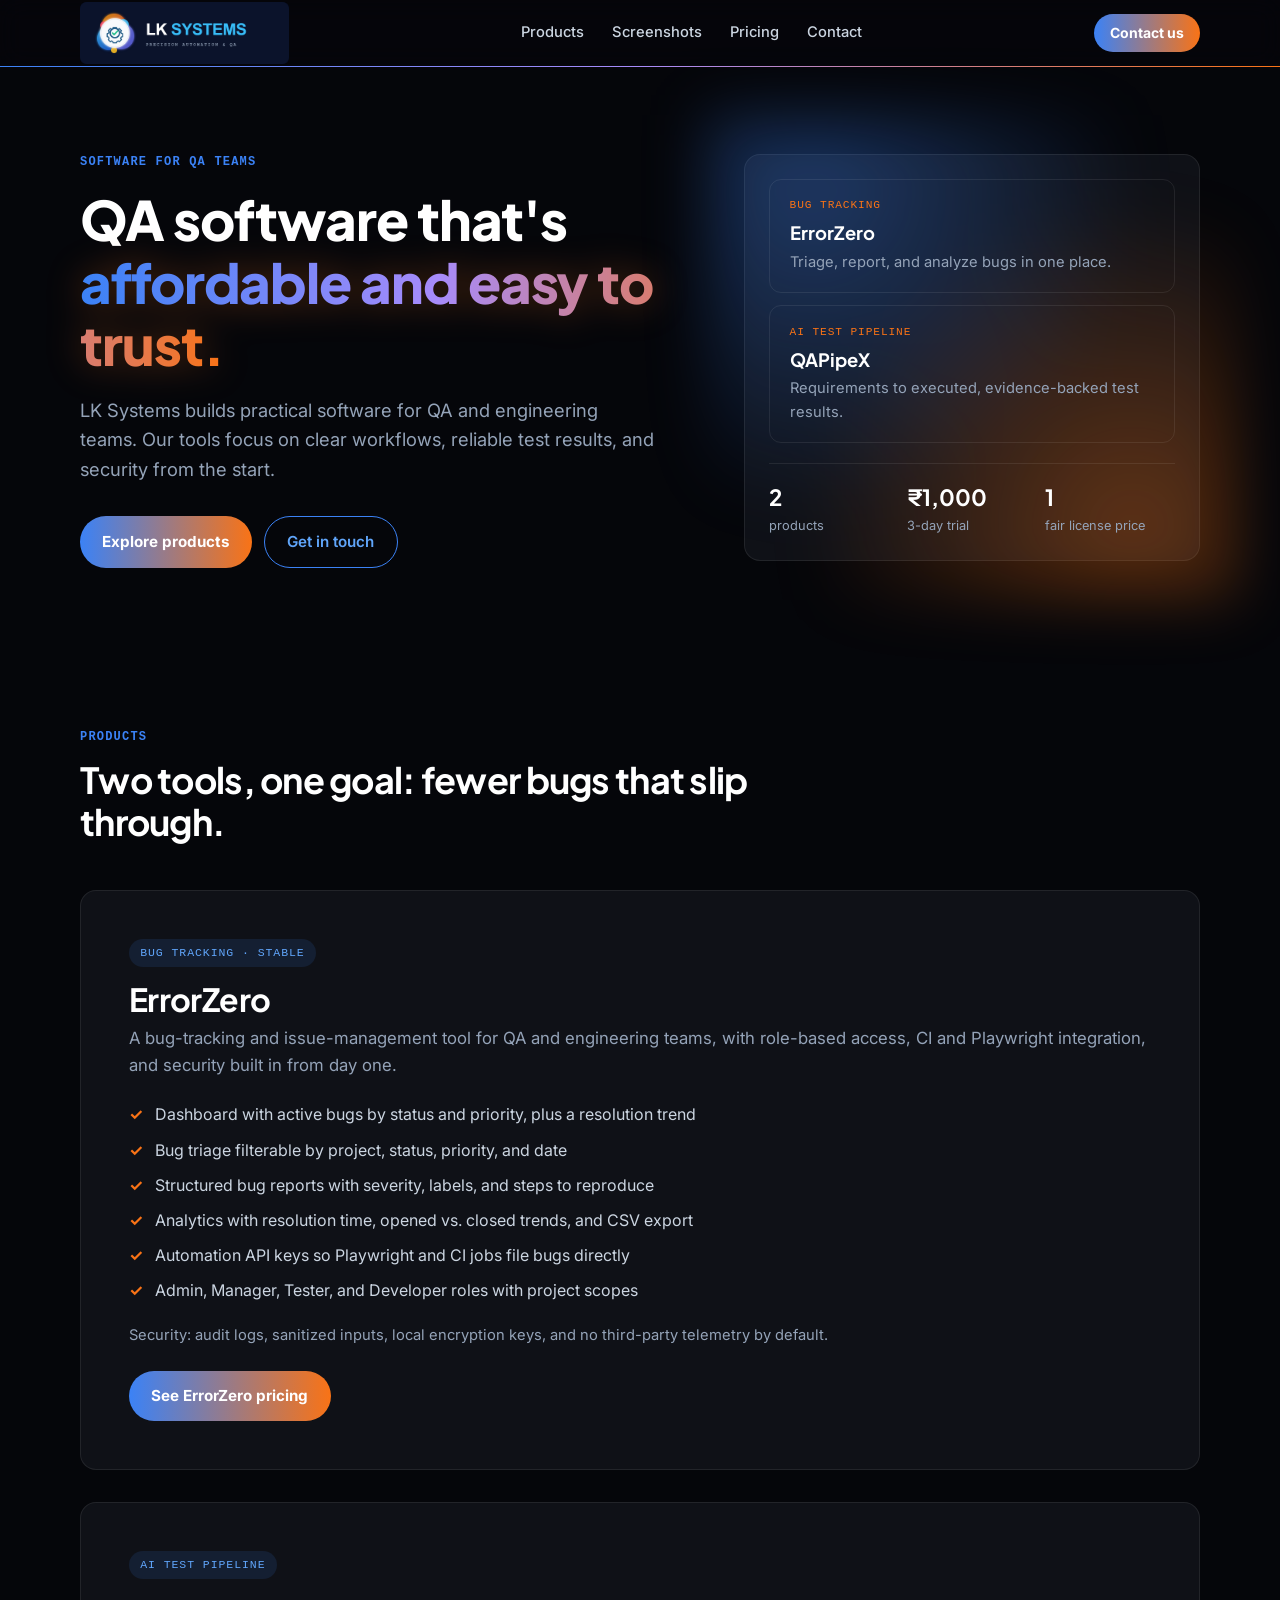
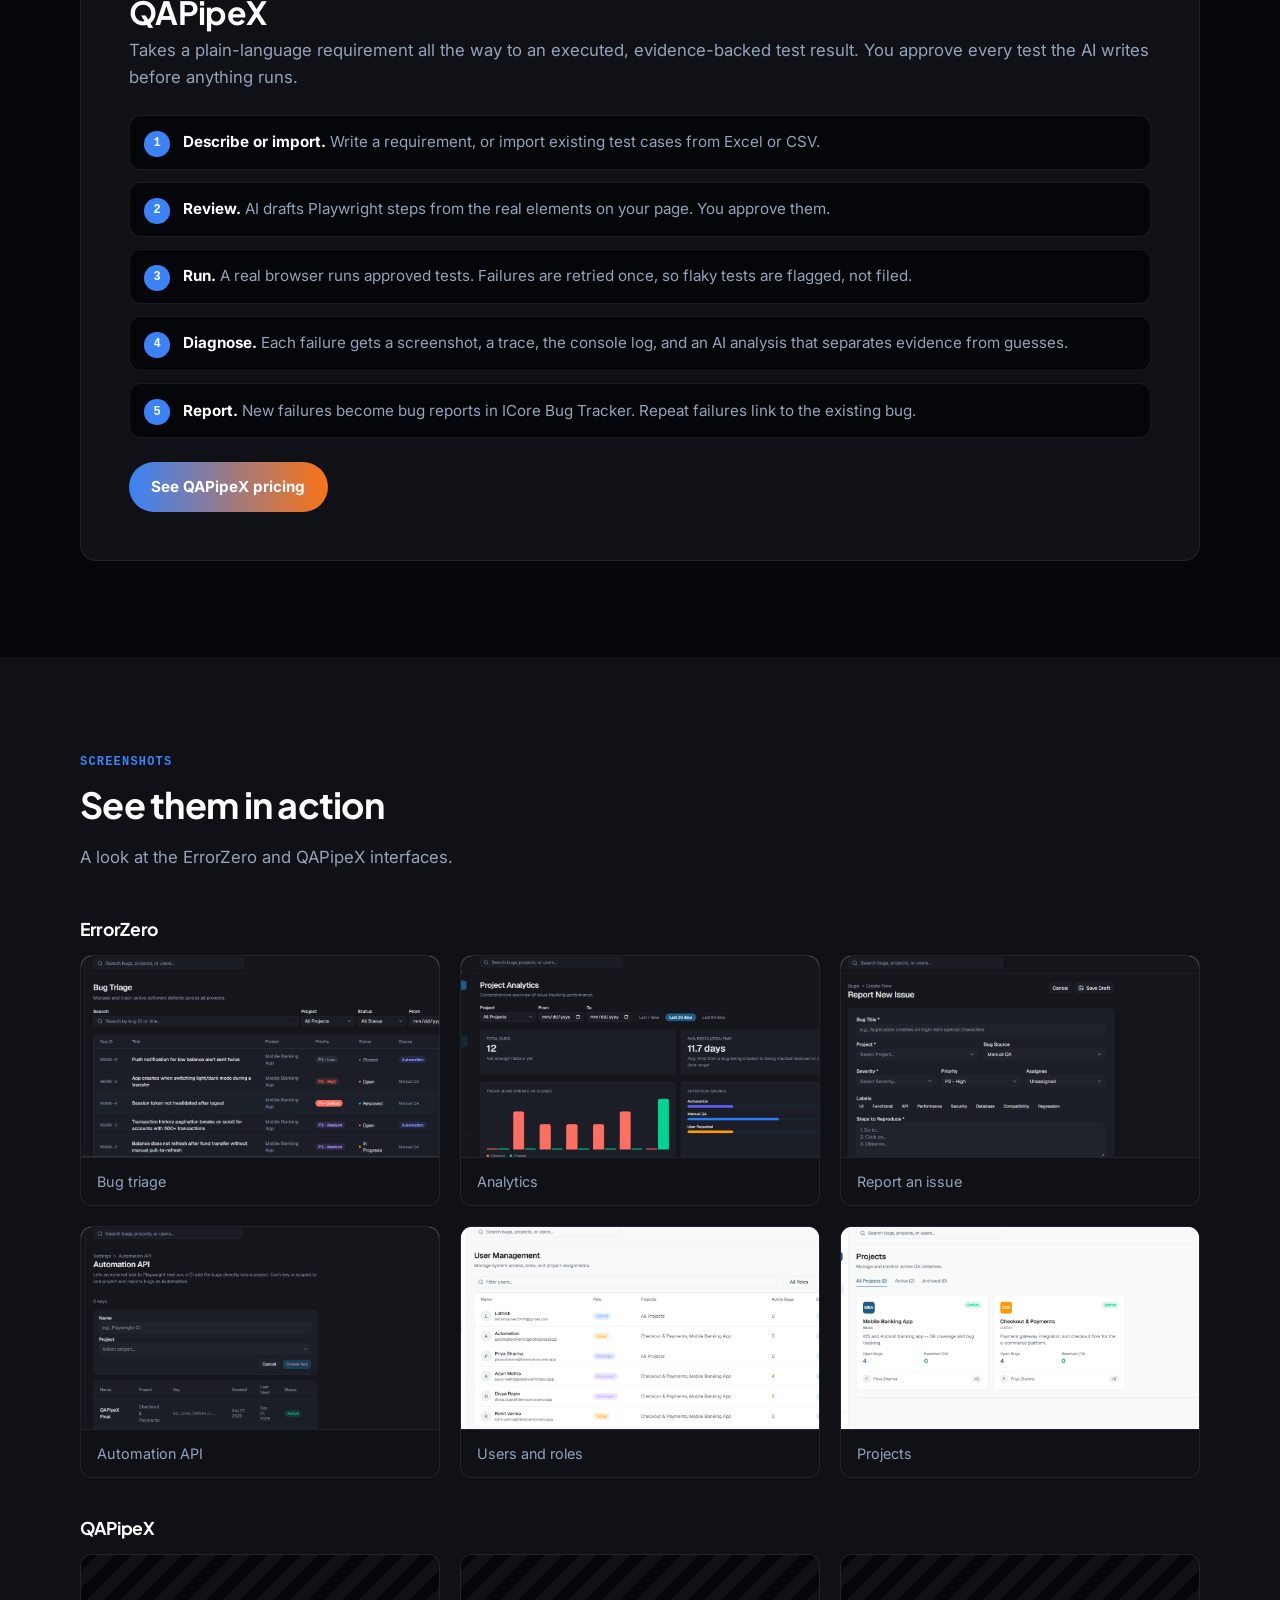
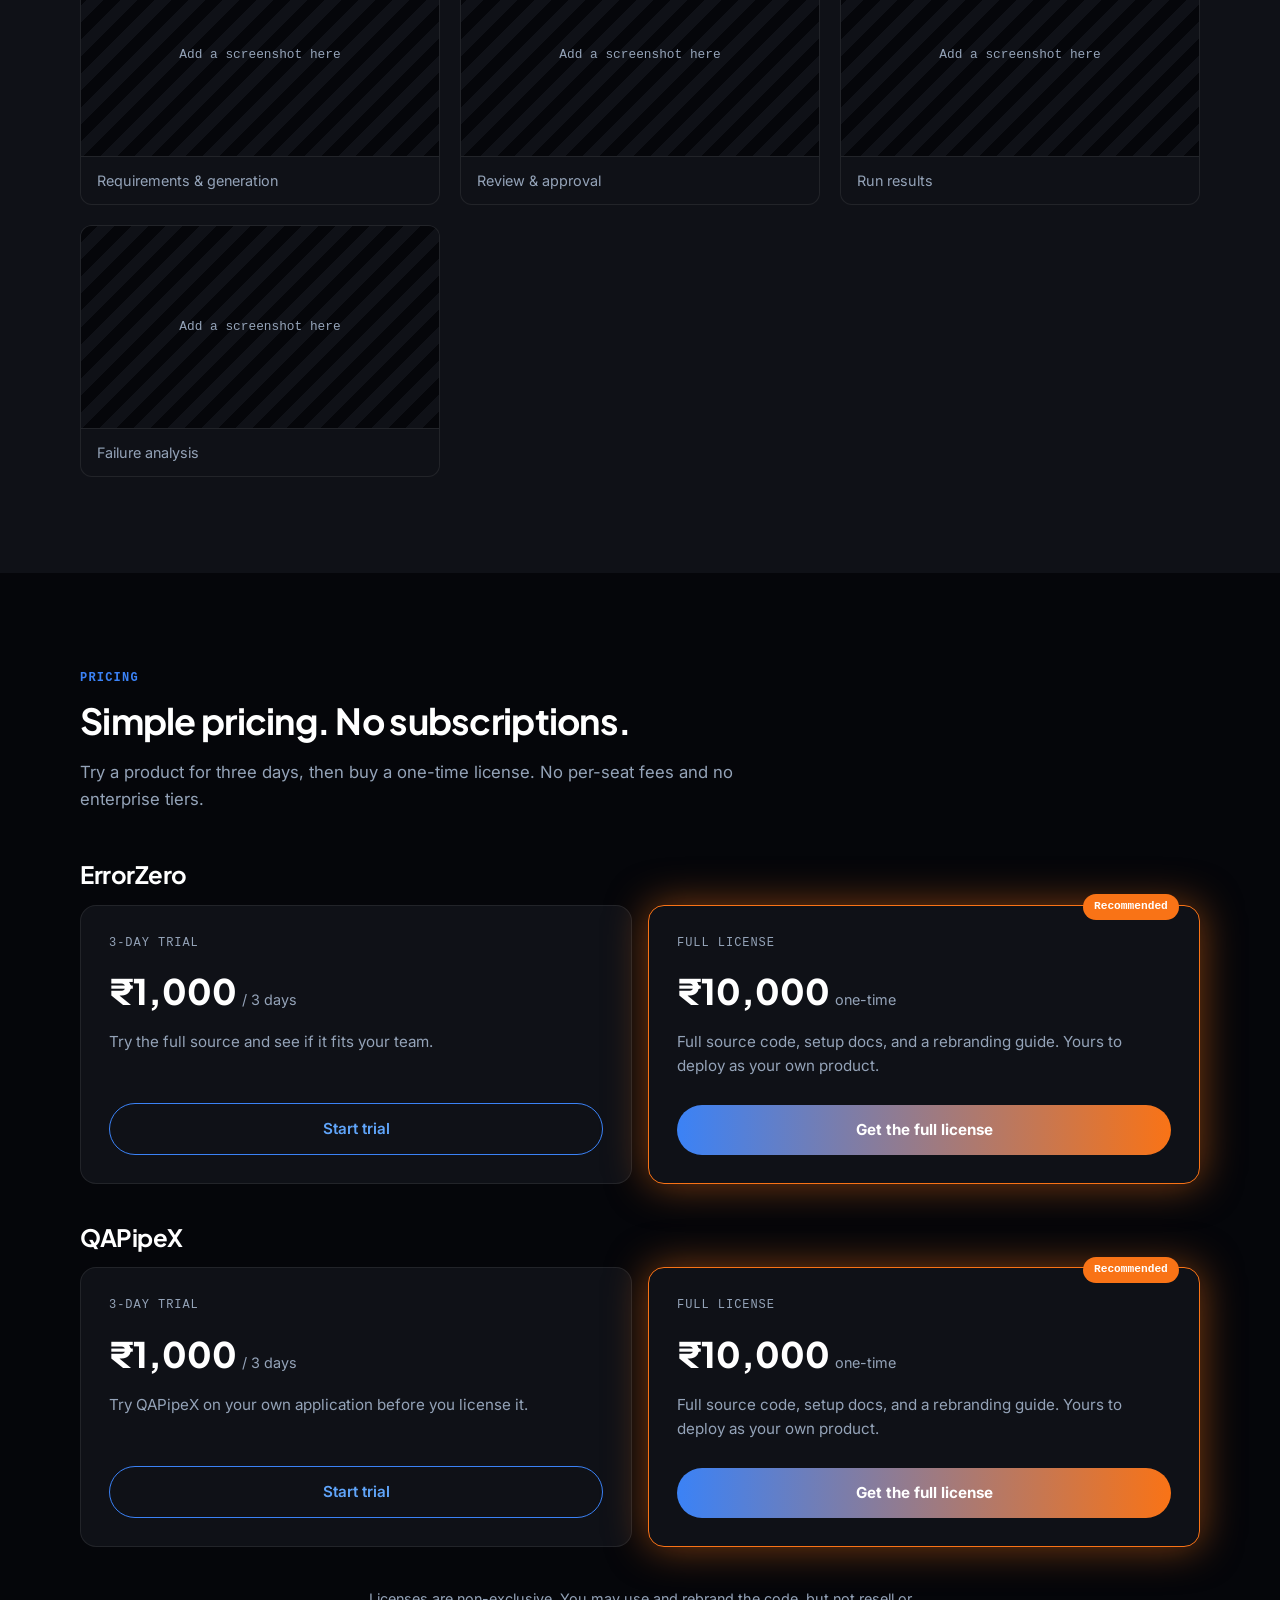
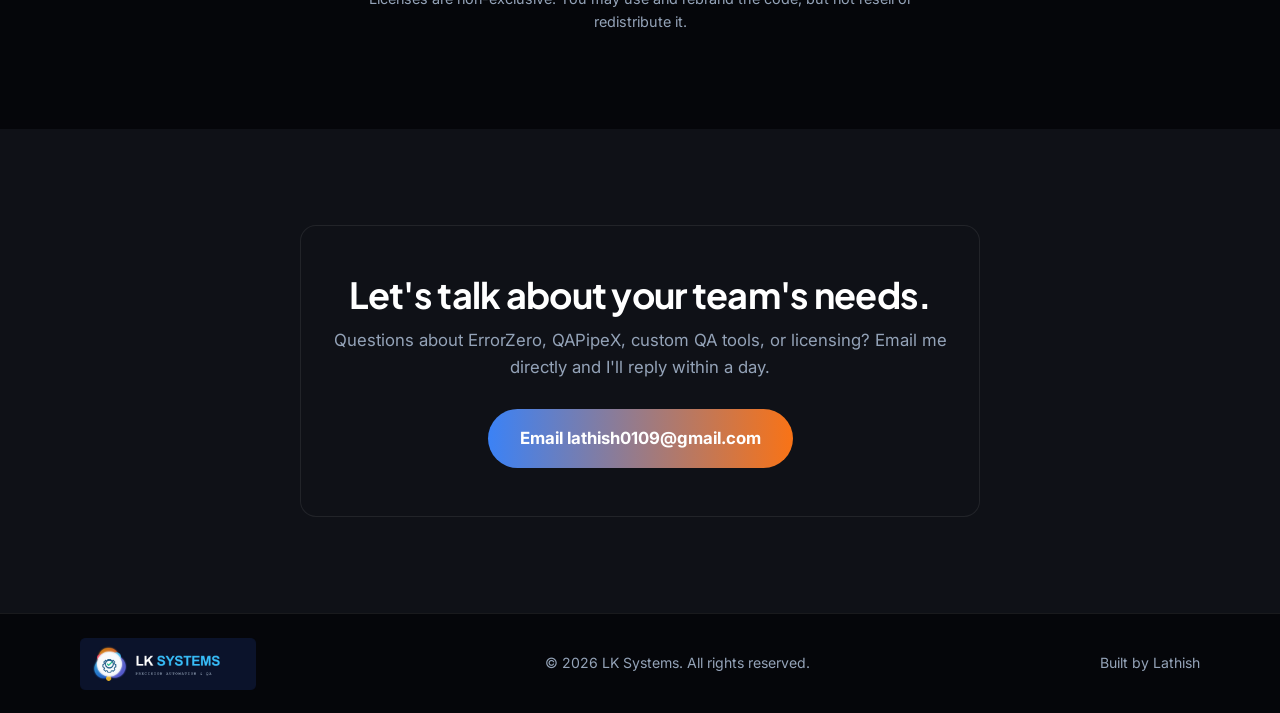
==== commit 13a36c26: "Use LK Systems brand logo in header, footer, and SEO metadata Co-Authored-By: Claude Sonnet 5 <norep" ====
--- a/index.html
+++ b/index.html
@@ -4,31 +4,37 @@
 <meta charset="UTF-8">
 <meta name="viewport" content="width=device-width, initial-scale=1.0">
 <title>LK Systems — QA Software by Lathish | ErrorZero & QAPipeX</title>
-<meta name="description" content="LK Systems builds affordable QA tools: ErrorZero, a bug tracker for QA teams, and QAPipeX, an AI test pipeline with a human in the loop. Trials and licenses available.">
+<meta name="description" content="LK Systems — precision automation and QA software. ErrorZero is a bug tracker for QA teams; QAPipeX is an AI test pipeline with human approval. Trials and licenses available.">
+<meta name="keywords" content="QA software, bug tracker, test automation, Playwright, AI testing, ErrorZero, QAPipeX, LK Systems">
 <link rel="canonical" href="https://lk-systems-lk-project09.vercel.app/">
+<meta name="theme-color" content="#05060A">
+<meta name="author" content="Lathish">
+<meta name="robots" content="index, follow">
 
 <meta property="og:type" content="website">
-<meta property="og:title" content="LK Systems — QA software for real teams">
+<meta property="og:title" content="LK Systems — Precision Automation & QA">
 <meta property="og:description" content="ErrorZero bug tracking and QAPipeX AI test pipelines, built for QA teams.">
-<meta property="og:image" content="/assets/img/og-image.png">
+<meta property="og:image" content="https://lk-systems-lk-project09.vercel.app/assets/img/og-image.png">
+<meta property="og:image:alt" content="LK Systems — Precision Automation & QA">
 <meta property="og:image:width" content="1200">
 <meta property="og:image:height" content="630">
 <meta property="og:url" content="https://lk-systems-lk-project09.vercel.app/">
 <meta property="og:site_name" content="LK Systems">
 
 <meta name="twitter:card" content="summary_large_image">
-<meta name="twitter:title" content="LK Systems — QA software for real teams">
+<meta name="twitter:title" content="LK Systems — Precision Automation & QA">
 <meta name="twitter:description" content="ErrorZero bug tracking and QAPipeX AI test pipelines, built for QA teams.">
-<meta name="twitter:image" content="/assets/img/og-image.png">
-
-<link rel="icon" type="image/svg+xml" href="/assets/img/favicon.svg">
+<meta name="twitter:image" content="https://lk-systems-lk-project09.vercel.app/assets/img/og-image.png">
+<meta name="twitter:image:alt" content="LK Systems — Precision Automation & QA">
+
 <link rel="icon" type="image/png" href="/assets/img/favicon.png">
+<link rel="apple-touch-icon" href="/assets/img/apple-touch-icon.png">
 
 <link rel="preconnect" href="https://fonts.googleapis.com">
 <link rel="preconnect" href="https://fonts.gstatic.com" crossorigin>
 <link href="https://fonts.googleapis.com/css2?family=Inter:wght@400;500;600;700&family=Plus+Jakarta+Sans:wght@600;700;800&display=swap" rel="stylesheet">
 
-<link rel="stylesheet" href="/css/styles.css?v=8">
+<link rel="stylesheet" href="/css/styles.css?v=11">
 
 <script type="application/ld+json">
 {
@@ -36,6 +42,7 @@
   "@type": "Organization",
   "name": "LK Systems",
   "url": "https://lk-systems-lk-project09.vercel.app/",
+  "logo": "https://lk-systems-lk-project09.vercel.app/assets/img/logo-lk-brand.png",
   "email": "lathish0109@gmail.com",
   "founder": { "@type": "Person", "name": "Lathish" },
   "makesOffer": [
@@ -52,7 +59,7 @@
 <header class="site-header">
   <div class="container header-inner">
     <a href="#top" class="logo" aria-label="LK Systems — home">
-      <img src="/assets/img/logo-lk-dark.png" alt="LK Systems" width="193" height="52">
+      <img src="/assets/img/logo-lk-brand.png" alt="LK Systems — Precision Automation & QA" width="190" height="56">
     </a>
 
     <nav class="nav-desktop" aria-label="Primary">
@@ -256,6 +263,7 @@
 
 <footer class="site-footer">
   <div class="container footer-inner">
+    <a href="#top" class="footer-logo" aria-label="LK Systems — back to top"><img src="/assets/img/logo-lk-brand.png" alt="LK Systems" width="120" height="36"></a>
     <span>© <span id="year">2026</span> LK Systems. All rights reserved.</span>
     <span class="footer-muted">Built by Lathish</span>
   </div>
--- a/css/styles.css
+++ b/css/styles.css
@@ -475,3 +475,12 @@
   filter: drop-shadow(0 0 18px rgba(249, 115, 22, 0.35));
 }
 .shot:hover { box-shadow: var(--glow-blue); border-color: var(--color-primary); }
+
+.logo img { height: 56px; width: auto; }
+.footer-logo { display: inline-flex; }
+.footer-logo img { height: 36px; width: auto; }
+.site-footer .footer-inner { align-items: center; }
+
+.hero { overflow-x: clip; }
+.logo img { height: 62px; width: auto; }
+.footer-logo img { height: 52px; width: auto; }
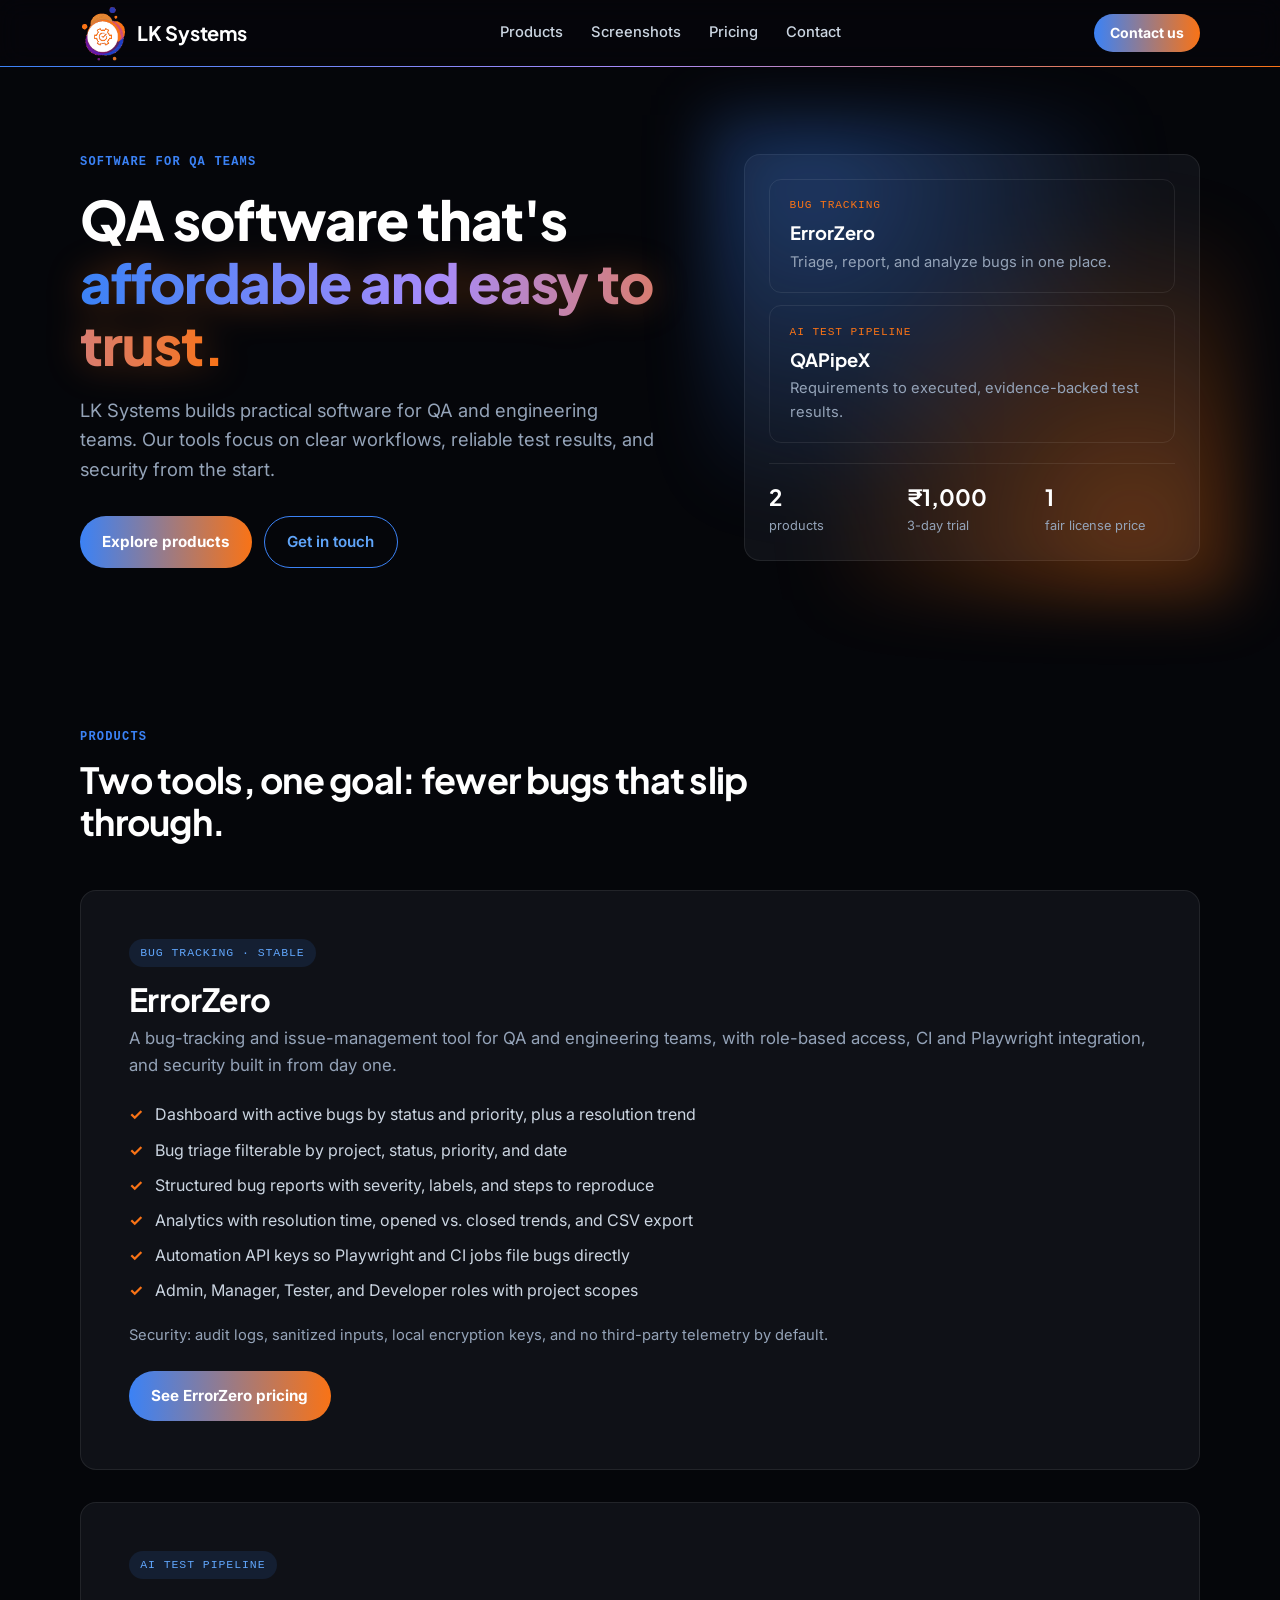
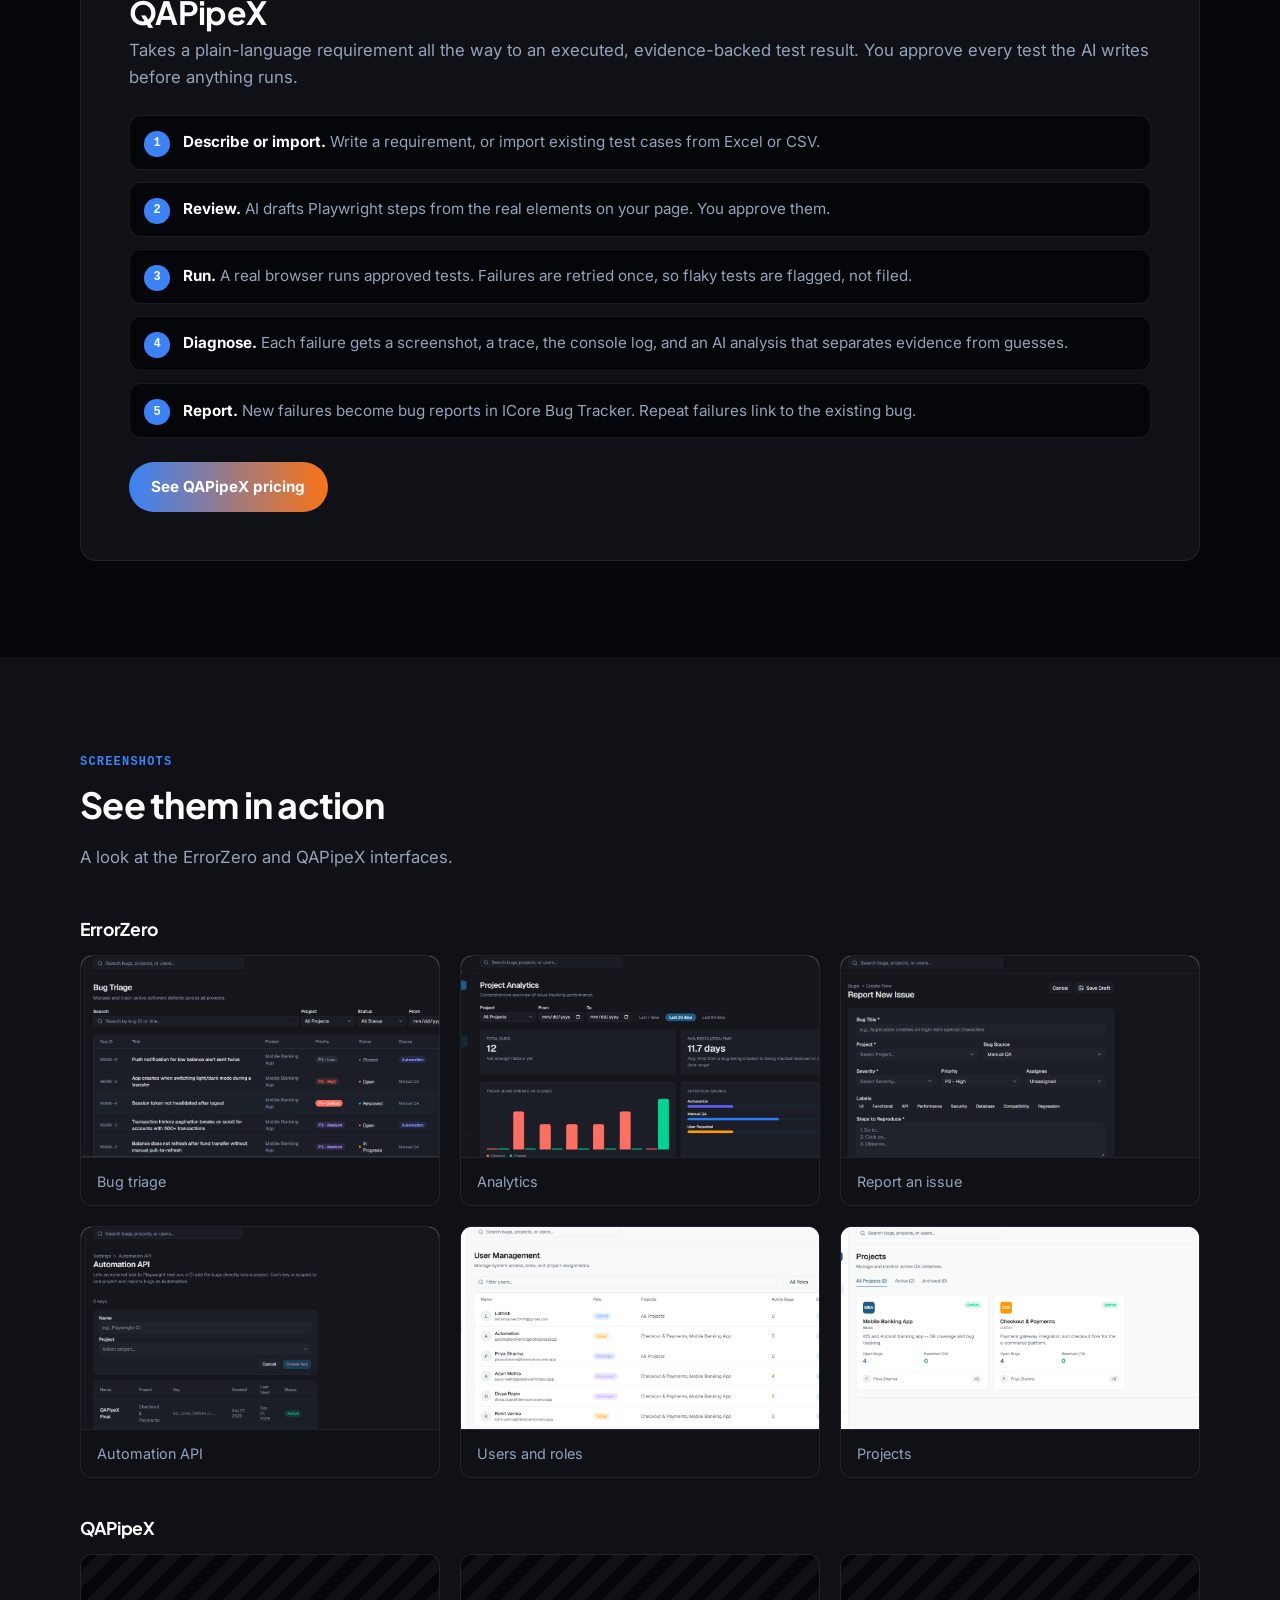
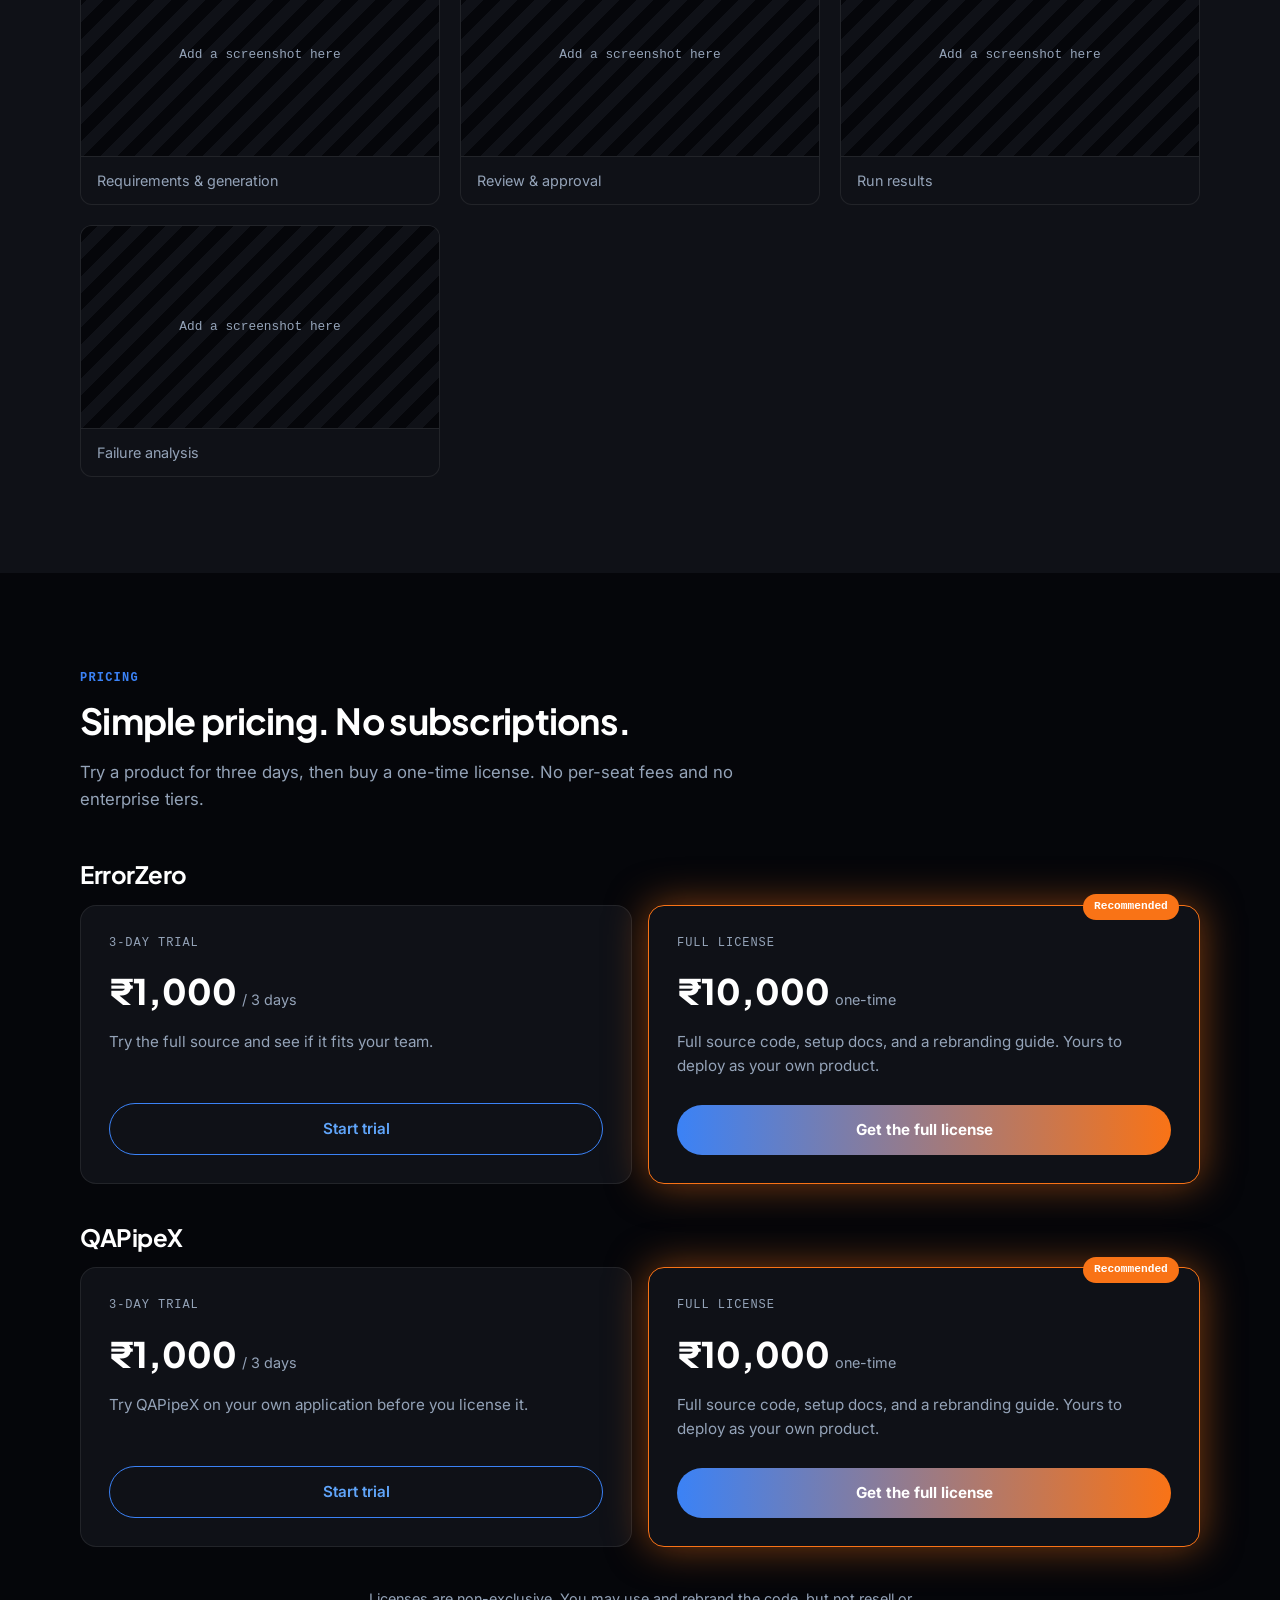
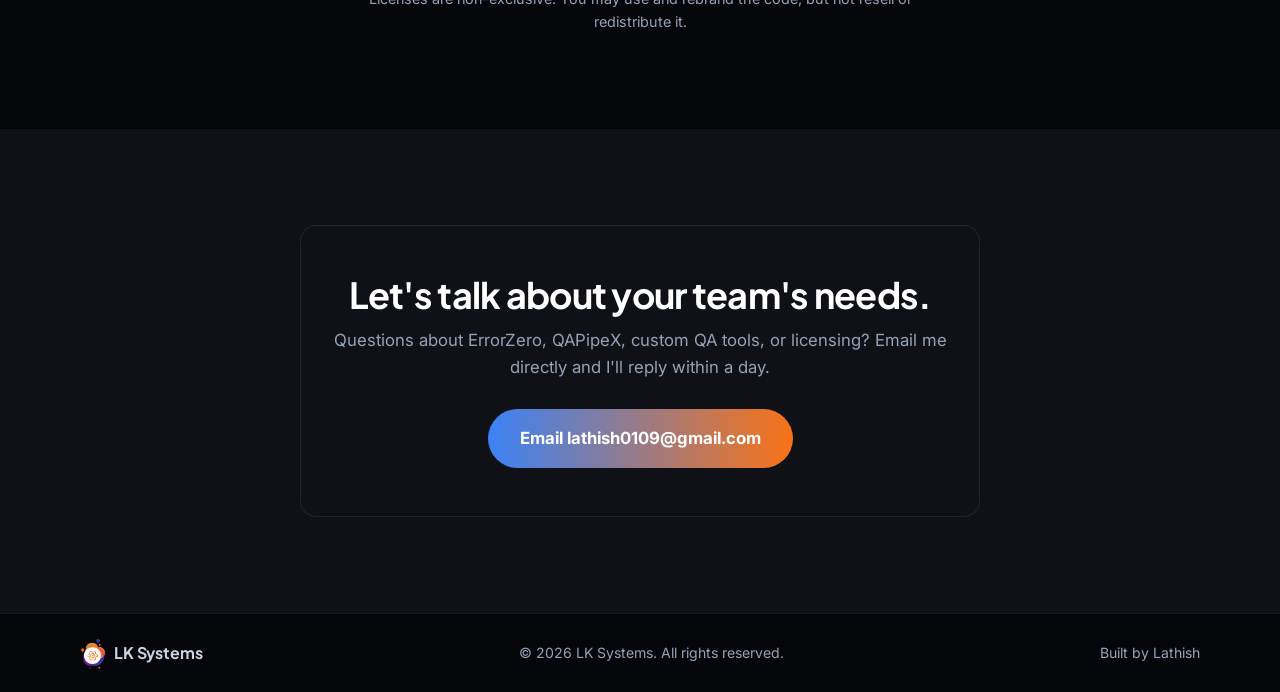
==== commit d441eda1: "Use new LK Systems icon with HTML wordmark in header and footer Removes the maroon background and wa" ====
--- a/index.html
+++ b/index.html
@@ -34,7 +34,7 @@
 <link rel="preconnect" href="https://fonts.gstatic.com" crossorigin>
 <link href="https://fonts.googleapis.com/css2?family=Inter:wght@400;500;600;700&family=Plus+Jakarta+Sans:wght@600;700;800&display=swap" rel="stylesheet">
 
-<link rel="stylesheet" href="/css/styles.css?v=11">
+<link rel="stylesheet" href="/css/styles.css?v=12">
 
 <script type="application/ld+json">
 {
@@ -42,7 +42,7 @@
   "@type": "Organization",
   "name": "LK Systems",
   "url": "https://lk-systems-lk-project09.vercel.app/",
-  "logo": "https://lk-systems-lk-project09.vercel.app/assets/img/logo-lk-brand.png",
+  "logo": "https://lk-systems-lk-project09.vercel.app/assets/img/logo-lk-full.png",
   "email": "lathish0109@gmail.com",
   "founder": { "@type": "Person", "name": "Lathish" },
   "makesOffer": [
@@ -59,7 +59,8 @@
 <header class="site-header">
   <div class="container header-inner">
     <a href="#top" class="logo" aria-label="LK Systems — home">
-      <img src="/assets/img/logo-lk-brand.png" alt="LK Systems — Precision Automation & QA" width="190" height="56">
+      <img src="/assets/img/icon-lk.png" alt="LK Systems logo" width="52" height="62">
+      <span class="logo-text">LK Systems</span>
     </a>
 
     <nav class="nav-desktop" aria-label="Primary">
@@ -263,7 +264,10 @@
 
 <footer class="site-footer">
   <div class="container footer-inner">
-    <a href="#top" class="footer-logo" aria-label="LK Systems — back to top"><img src="/assets/img/logo-lk-brand.png" alt="LK Systems" width="120" height="36"></a>
+    <a href="#top" class="footer-logo" aria-label="LK Systems — back to top">
+      <img src="/assets/img/icon-lk.png" alt="LK Systems logo" width="26" height="31">
+      <span class="logo-text">LK Systems</span>
+    </a>
     <span>© <span id="year">2026</span> LK Systems. All rights reserved.</span>
     <span class="footer-muted">Built by Lathish</span>
   </div>
--- a/css/styles.css
+++ b/css/styles.css
@@ -482,5 +482,21 @@
 .site-footer .footer-inner { align-items: center; }
 
 .hero { overflow-x: clip; }
-.logo img { height: 62px; width: auto; }
-.footer-logo img { height: 52px; width: auto; }
+
+.logo { display: inline-flex; align-items: center; gap: 0.6rem; }
+.logo img { height: 56px; width: auto; transition: filter 0.25s ease; }
+.logo:hover img { filter: drop-shadow(0 0 14px rgba(249, 115, 22, 0.55)); }
+.logo-text {
+  font-family: var(--font-display);
+  font-weight: 700;
+  font-size: 1.25rem;
+  letter-spacing: -0.01em;
+  color: var(--color-text-primary);
+  white-space: nowrap;
+}
+.footer-logo { display: inline-flex; align-items: center; gap: 0.5rem; }
+.footer-logo img { height: 31px; width: auto; }
+.footer-logo .logo-text { font-size: 1rem; color: var(--color-text-body); }
+@media (max-width: 359px) {
+  .logo-text, .footer-logo .logo-text { display: none; }
+}
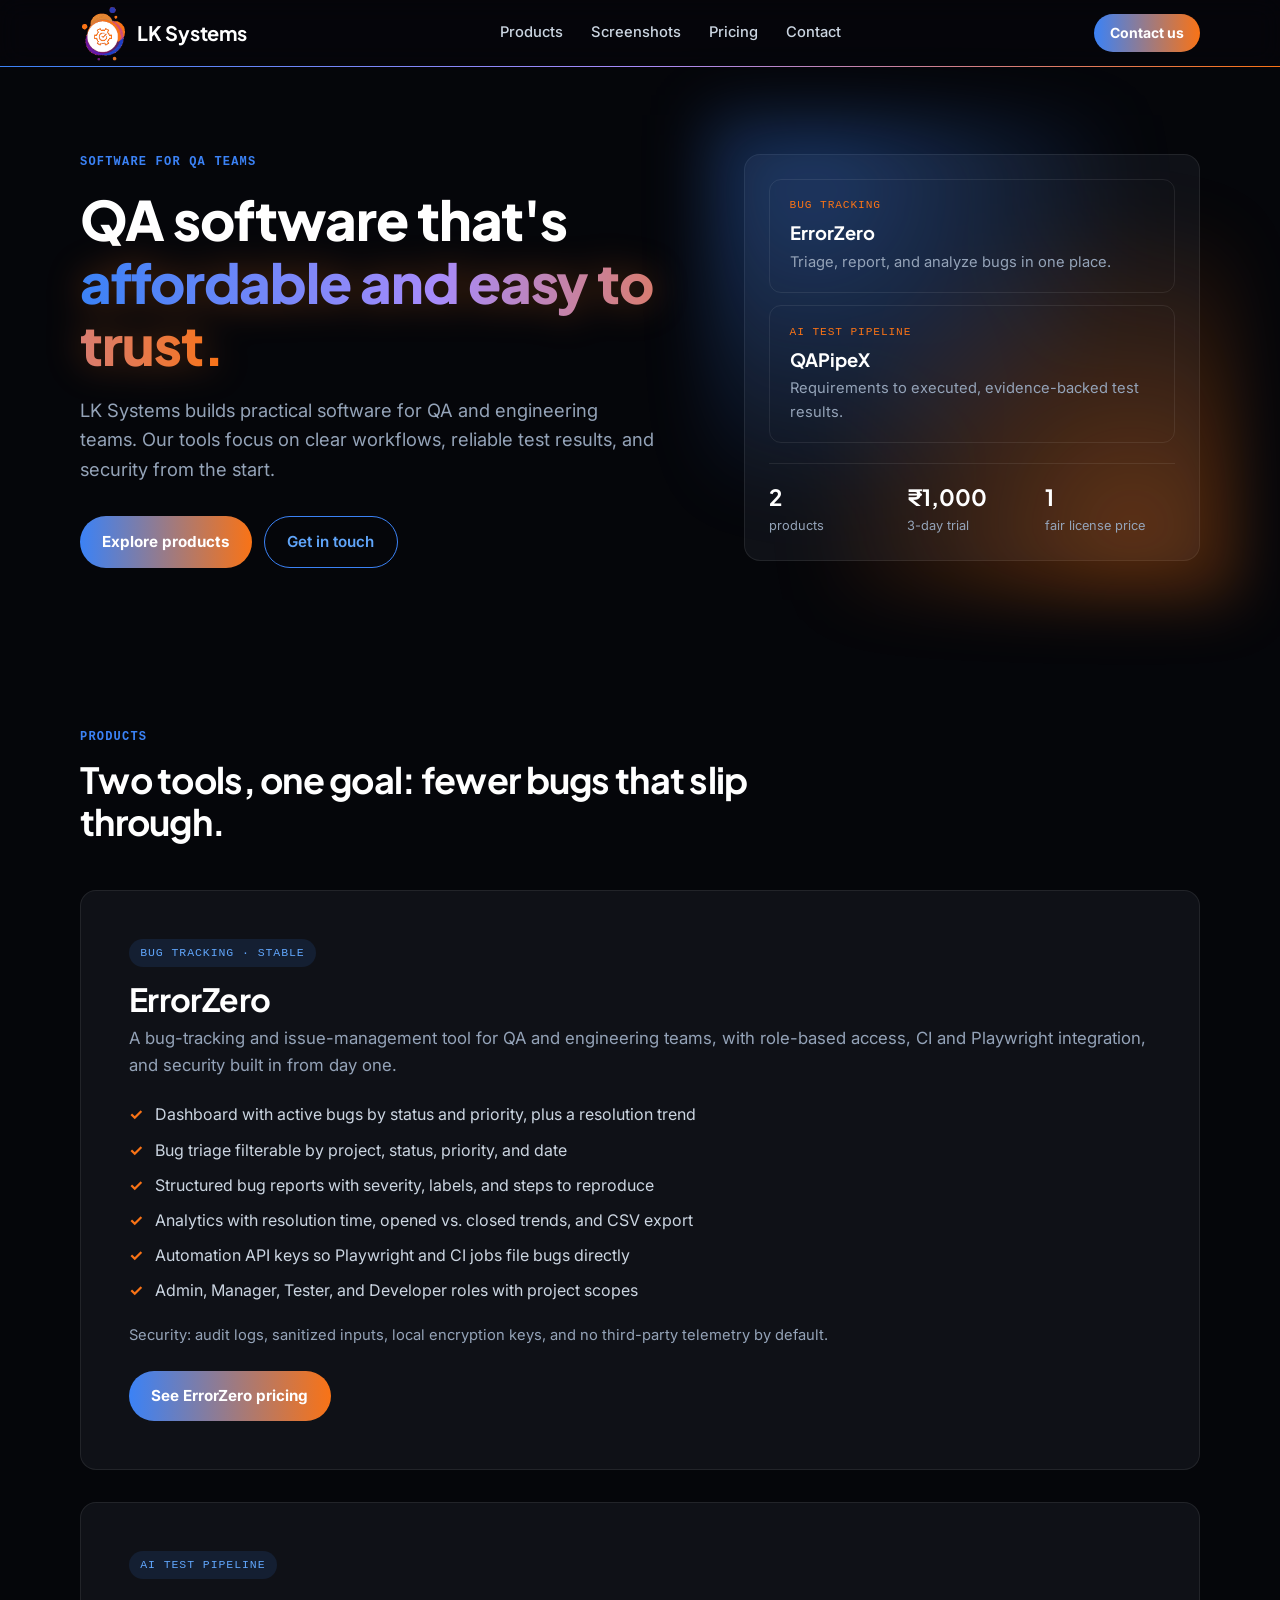
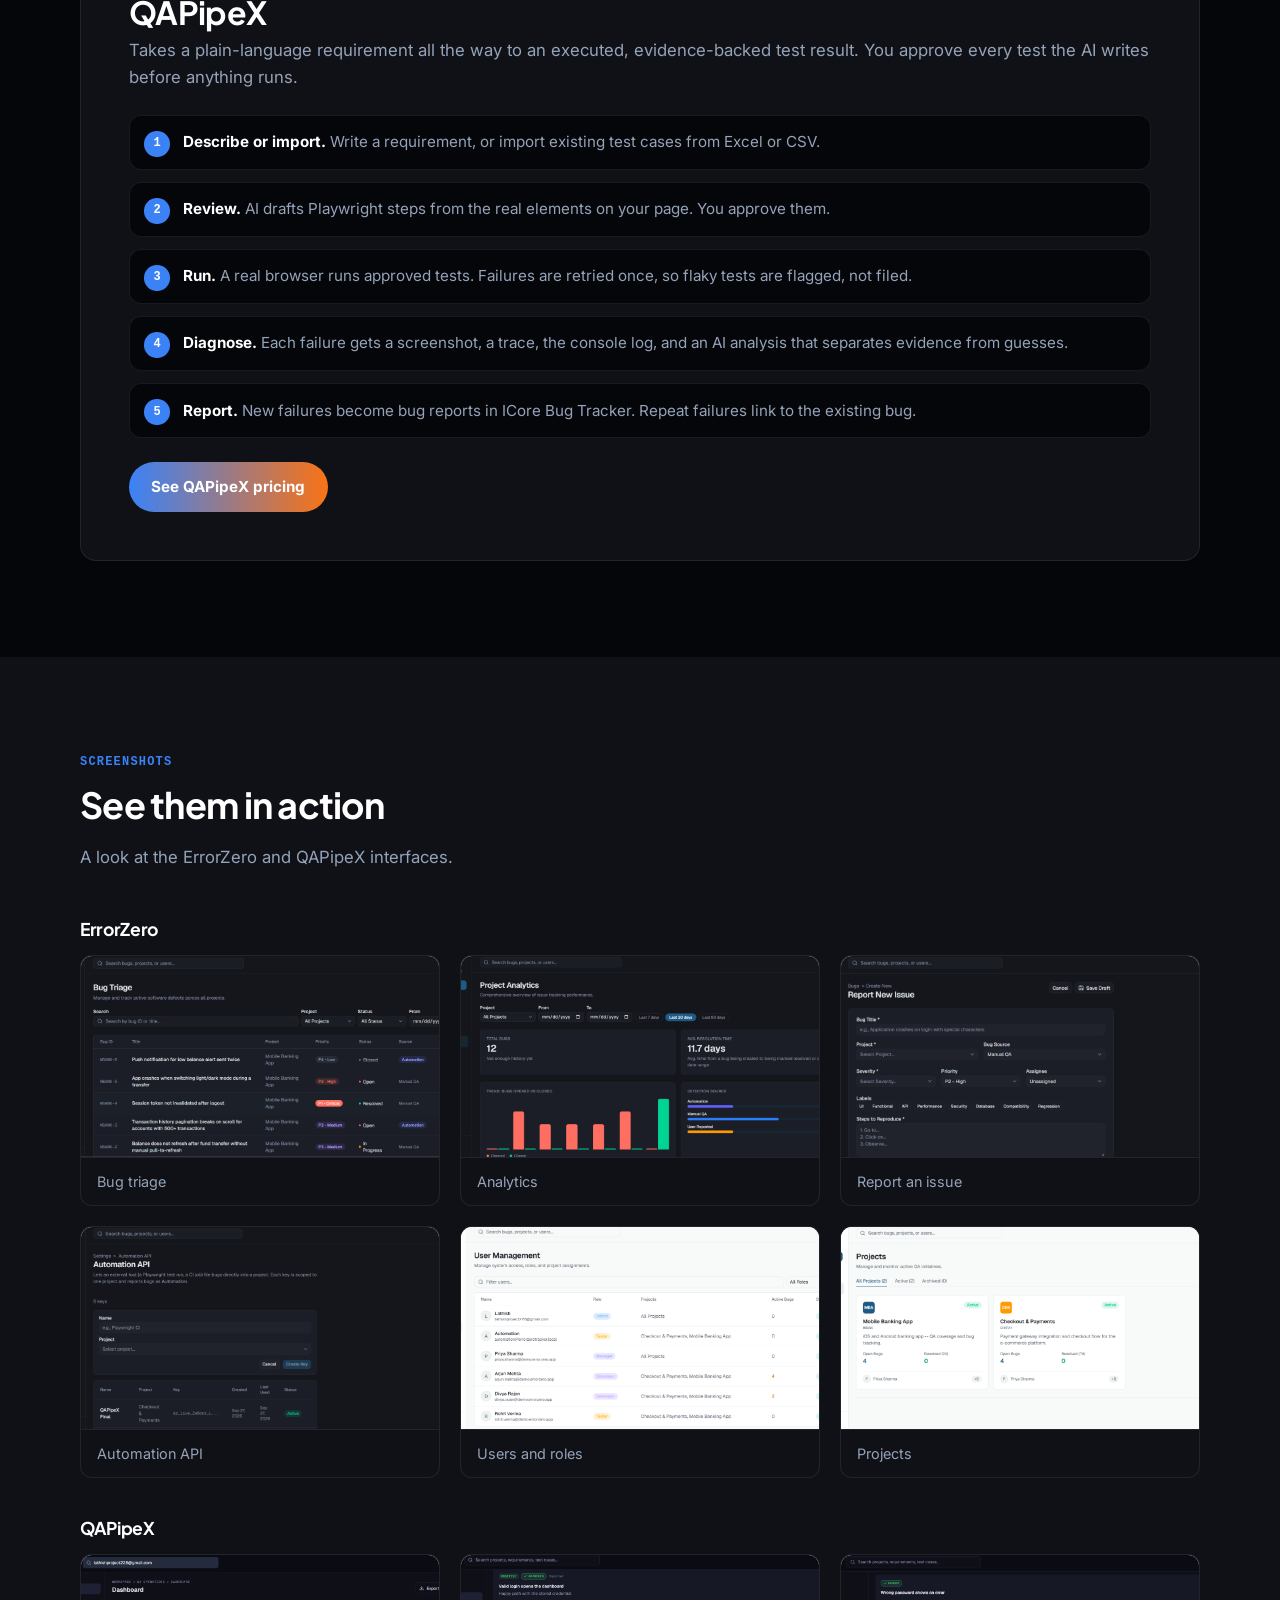
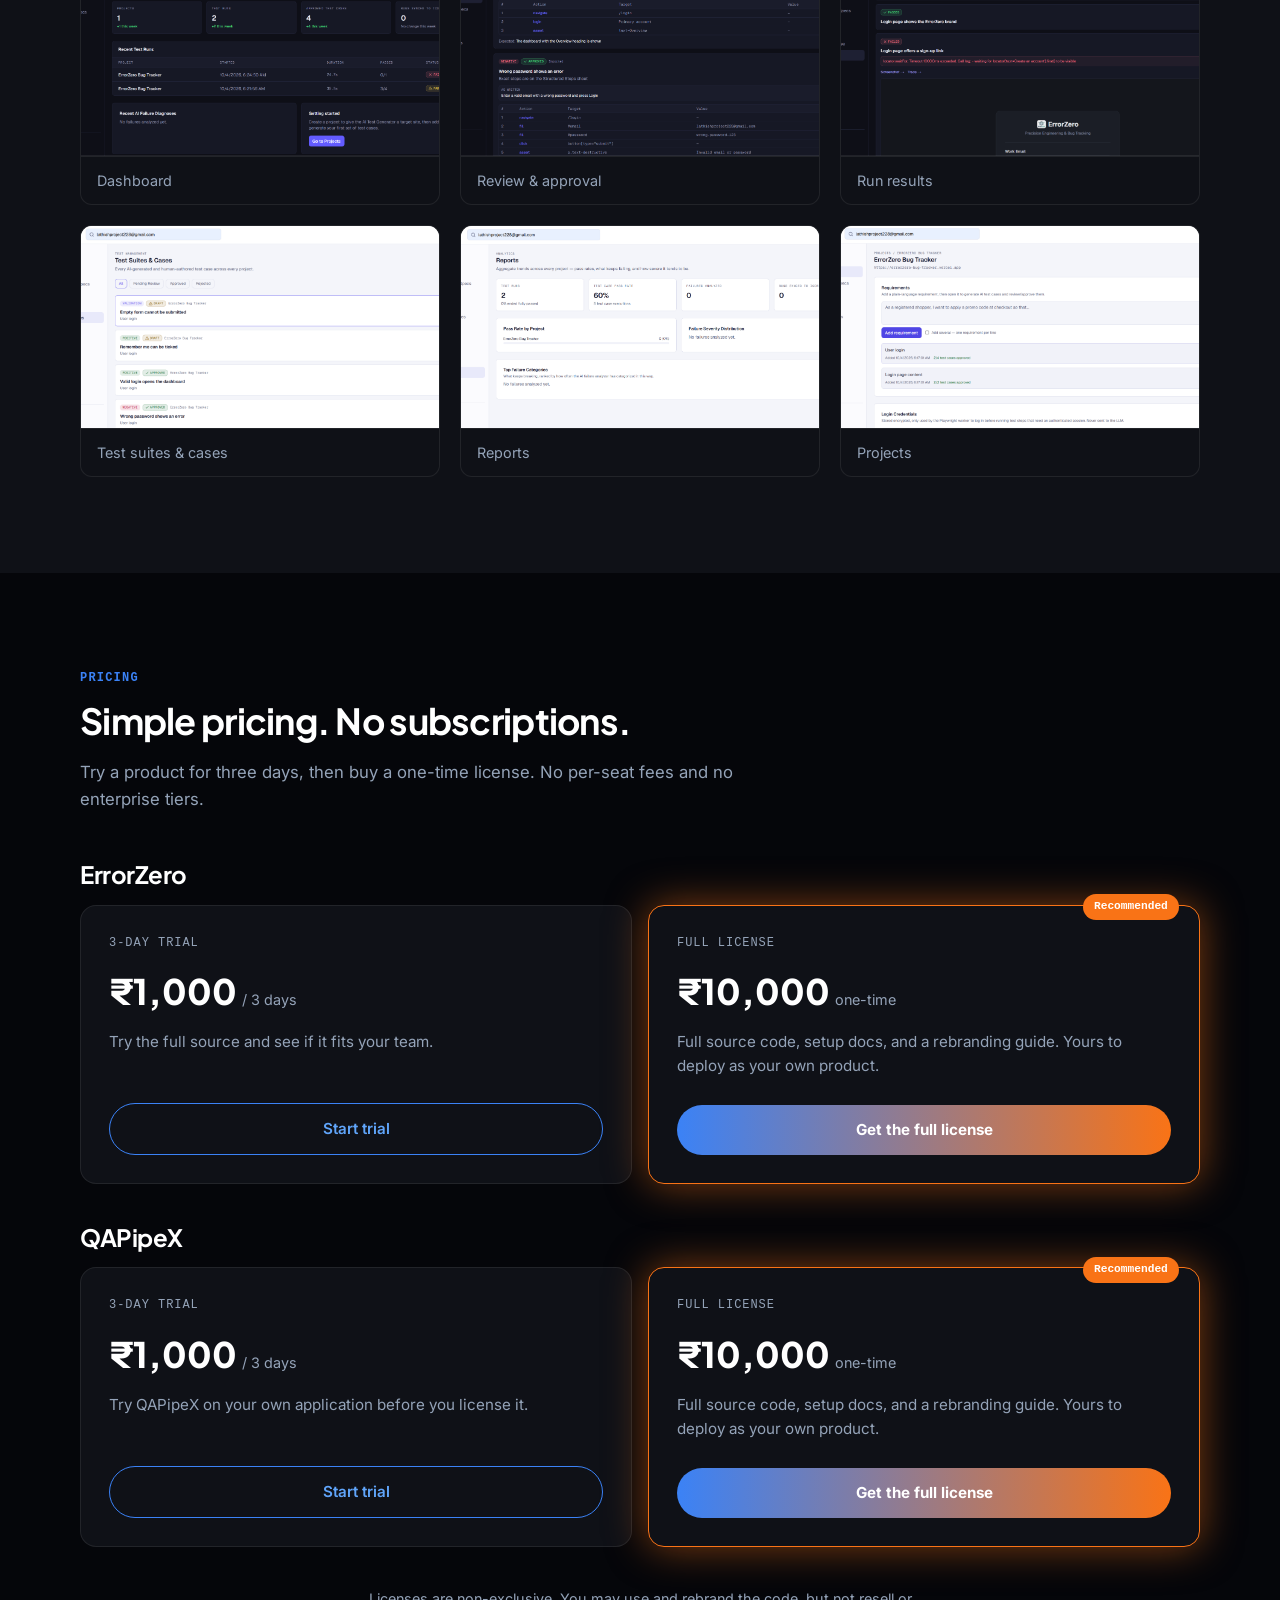
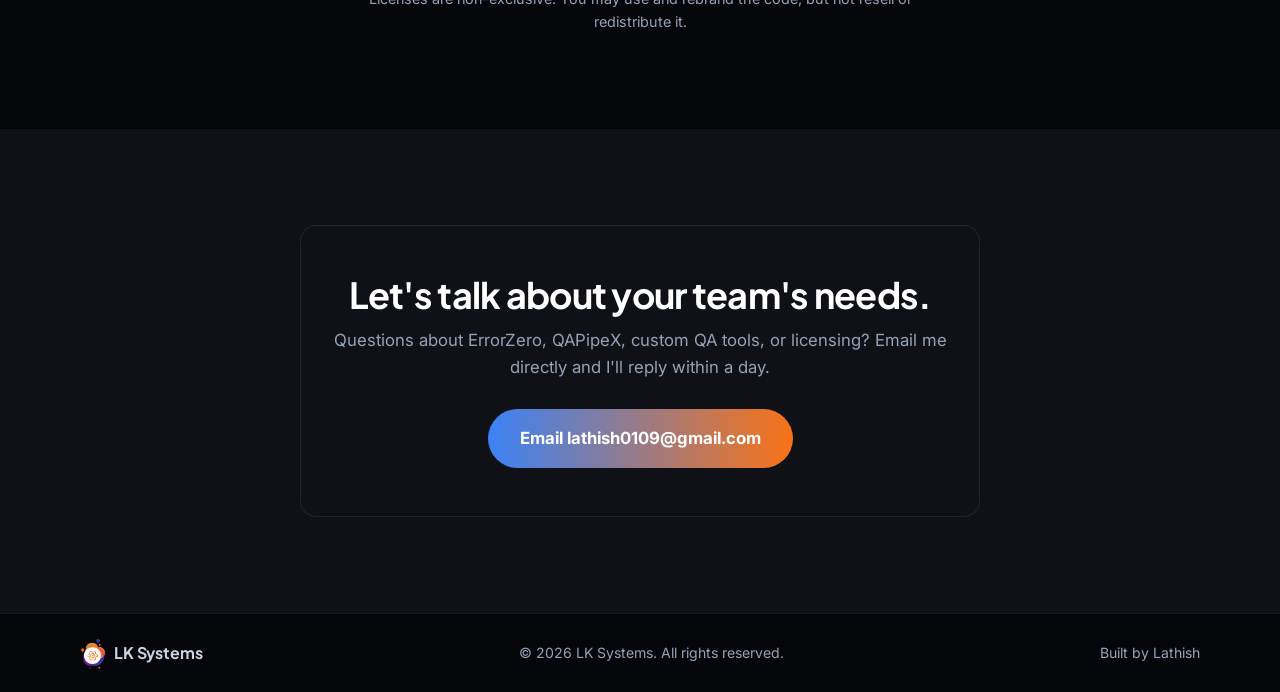
==== commit 433b6581: "Add six QAPipeX screenshots to the product gallery Co-Authored-By: Claude Sonnet 5 <noreply@anthropi" ====
--- a/index.html
+++ b/index.html
@@ -34,7 +34,7 @@
 <link rel="preconnect" href="https://fonts.gstatic.com" crossorigin>
 <link href="https://fonts.googleapis.com/css2?family=Inter:wght@400;500;600;700&family=Plus+Jakarta+Sans:wght@600;700;800&display=swap" rel="stylesheet">
 
-<link rel="stylesheet" href="/css/styles.css?v=12">
+<link rel="stylesheet" href="/css/styles.css?v=13">
 
 <script type="application/ld+json">
 {
@@ -188,10 +188,12 @@
 
       <h3 class="shot-group-title">QAPipeX</h3>
       <div class="shot-grid">
-        <figure class="shot"><img src="/assets/screenshots/qapipex/1.png" alt="QAPipeX requirement and test generation" loading="lazy" onerror="this.parentElement.classList.add('is-empty')"><figcaption>Requirements &amp; generation</figcaption></figure>
-        <figure class="shot"><img src="/assets/screenshots/qapipex/2.png" alt="QAPipeX test review and approval" loading="lazy" onerror="this.parentElement.classList.add('is-empty')"><figcaption>Review &amp; approval</figcaption></figure>
-        <figure class="shot"><img src="/assets/screenshots/qapipex/3.png" alt="QAPipeX run results with evidence" loading="lazy" onerror="this.parentElement.classList.add('is-empty')"><figcaption>Run results</figcaption></figure>
-        <figure class="shot"><img src="/assets/screenshots/qapipex/4.png" alt="QAPipeX failure analysis" loading="lazy" onerror="this.parentElement.classList.add('is-empty')"><figcaption>Failure analysis</figcaption></figure>
+        <figure class="shot"><img src="/assets/screenshots/qapipex/1.png" alt="QAPipeX dashboard with project, test run, and approved test case totals" loading="lazy" width="1517" height="665" onerror="this.parentElement.classList.add('is-empty')"><figcaption>Dashboard</figcaption></figure>
+        <figure class="shot"><img src="/assets/screenshots/qapipex/2.png" alt="QAPipeX test case review showing approved steps for a login flow" loading="lazy" width="1495" height="665" onerror="this.parentElement.classList.add('is-empty')"><figcaption>Review & approval</figcaption></figure>
+        <figure class="shot"><img src="/assets/screenshots/qapipex/3.png" alt="QAPipeX test run results with passed and failed tests and failure details" loading="lazy" width="1510" height="673" onerror="this.parentElement.classList.add('is-empty')"><figcaption>Run results</figcaption></figure>
+        <figure class="shot"><img src="/assets/screenshots/qapipex/4.png" alt="QAPipeX test suites and cases list with approval status" loading="lazy" width="1508" height="666" onerror="this.parentElement.classList.add('is-empty')"><figcaption>Test suites & cases</figcaption></figure>
+        <figure class="shot"><img src="/assets/screenshots/qapipex/5.png" alt="QAPipeX reports with pass rates and failure trends" loading="lazy" width="1515" height="677" onerror="this.parentElement.classList.add('is-empty')"><figcaption>Reports</figcaption></figure>
+        <figure class="shot"><img src="/assets/screenshots/qapipex/6.png" alt="QAPipeX projects page with requirements and stored test credentials" loading="lazy" width="1514" height="670" onerror="this.parentElement.classList.add('is-empty')"><figcaption>Projects</figcaption></figure>
       </div>
     </div>
   </section>
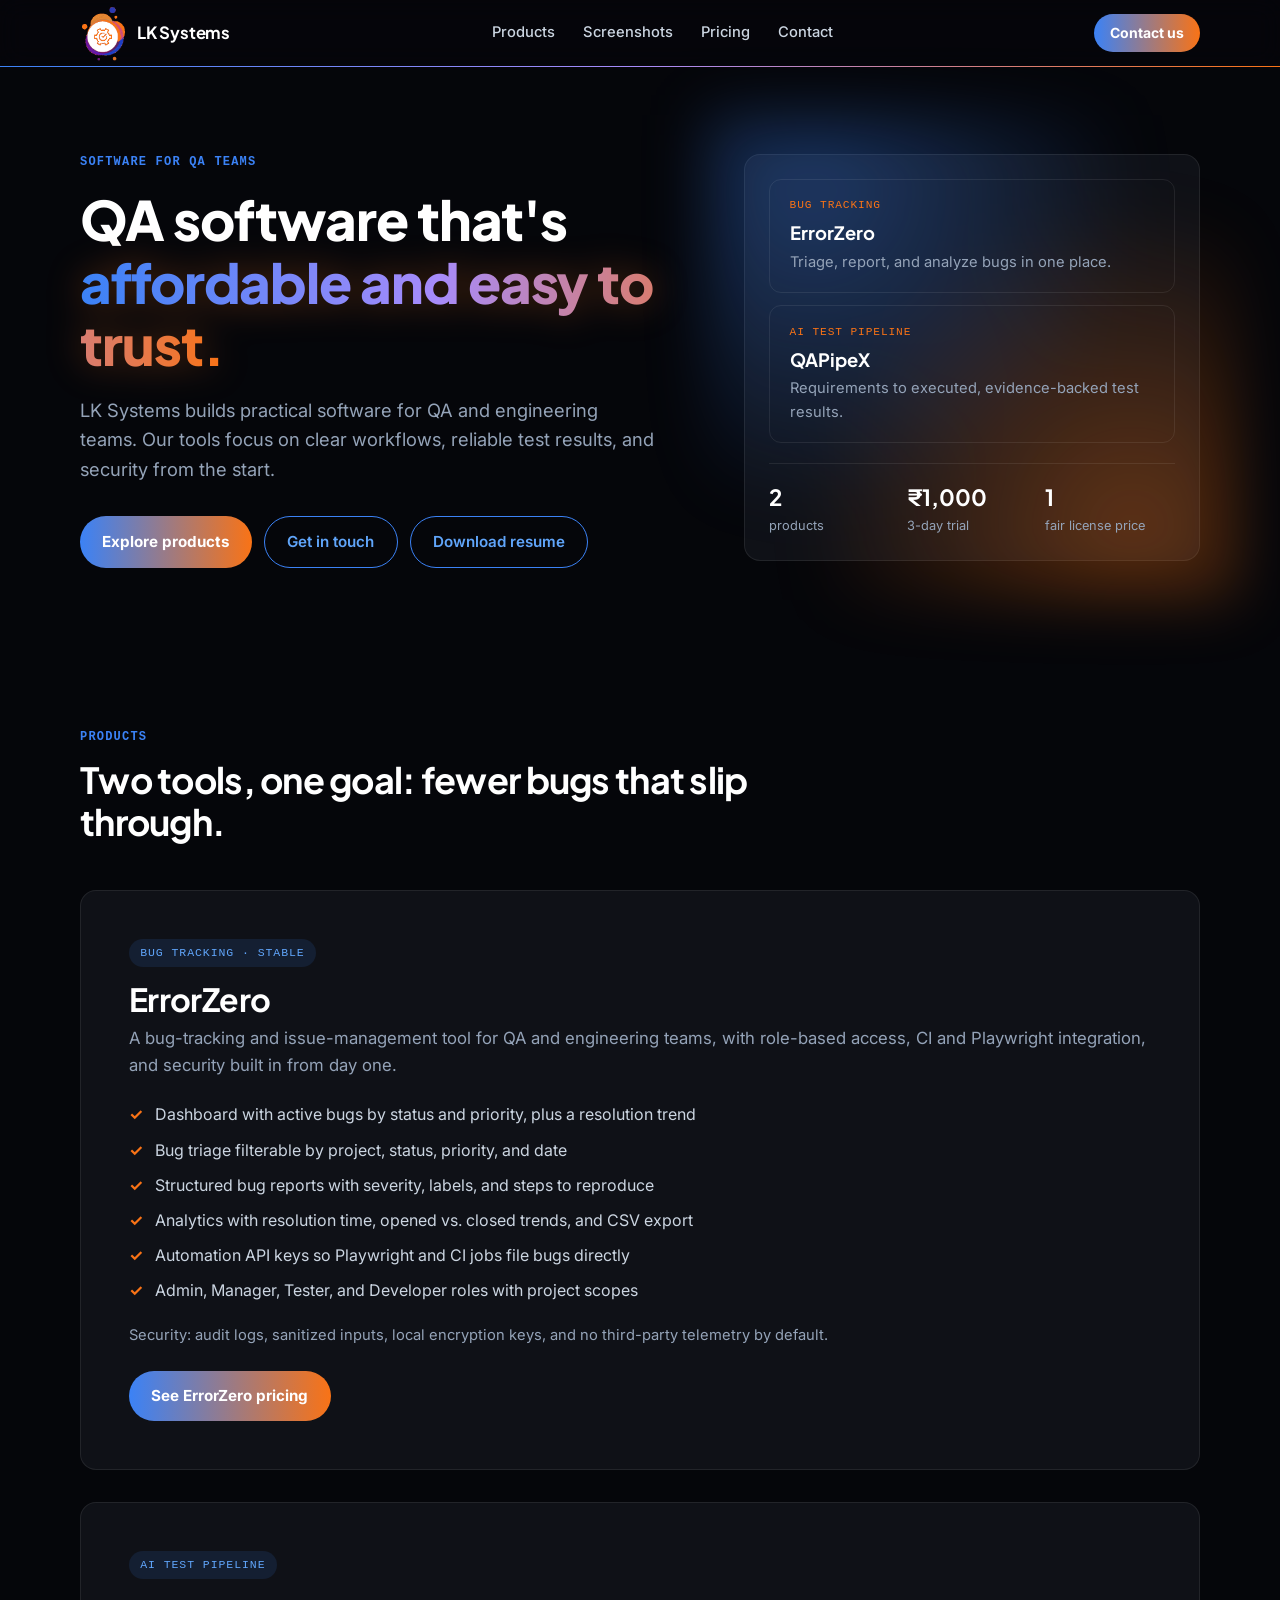
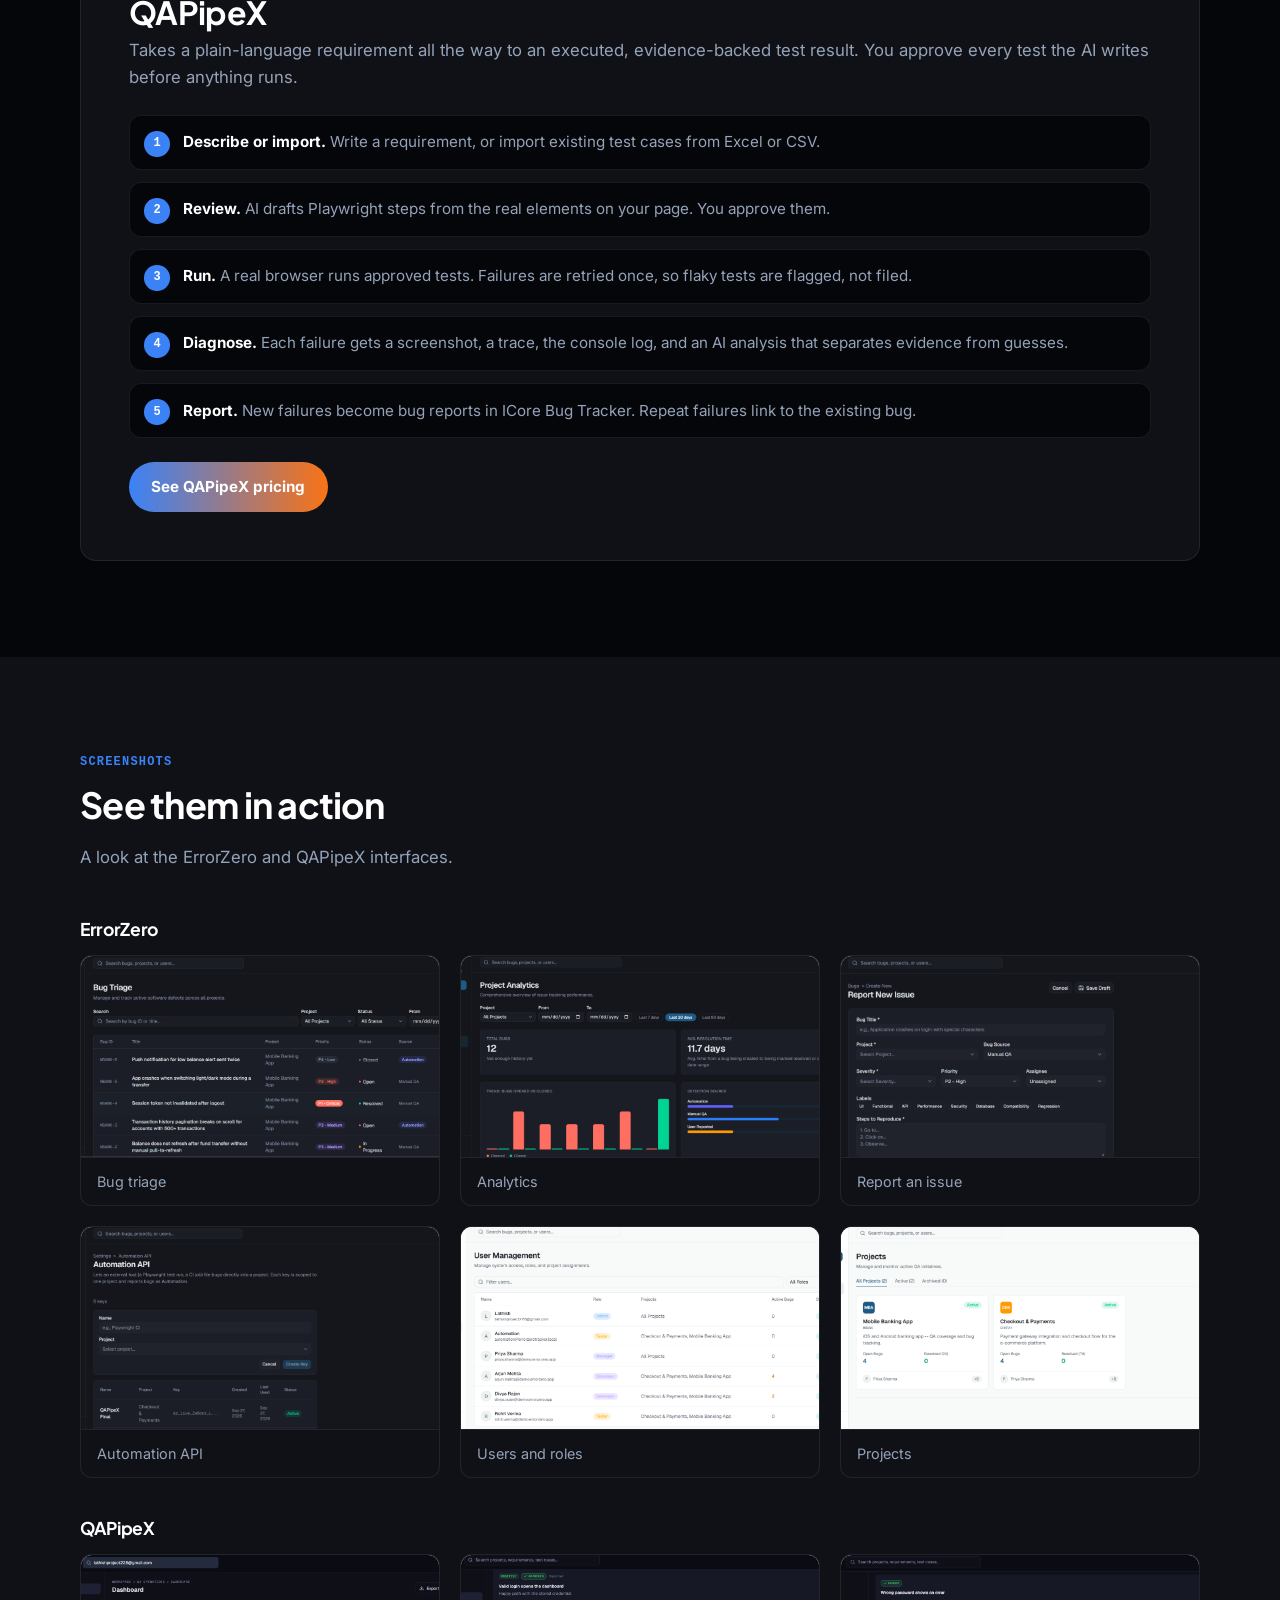
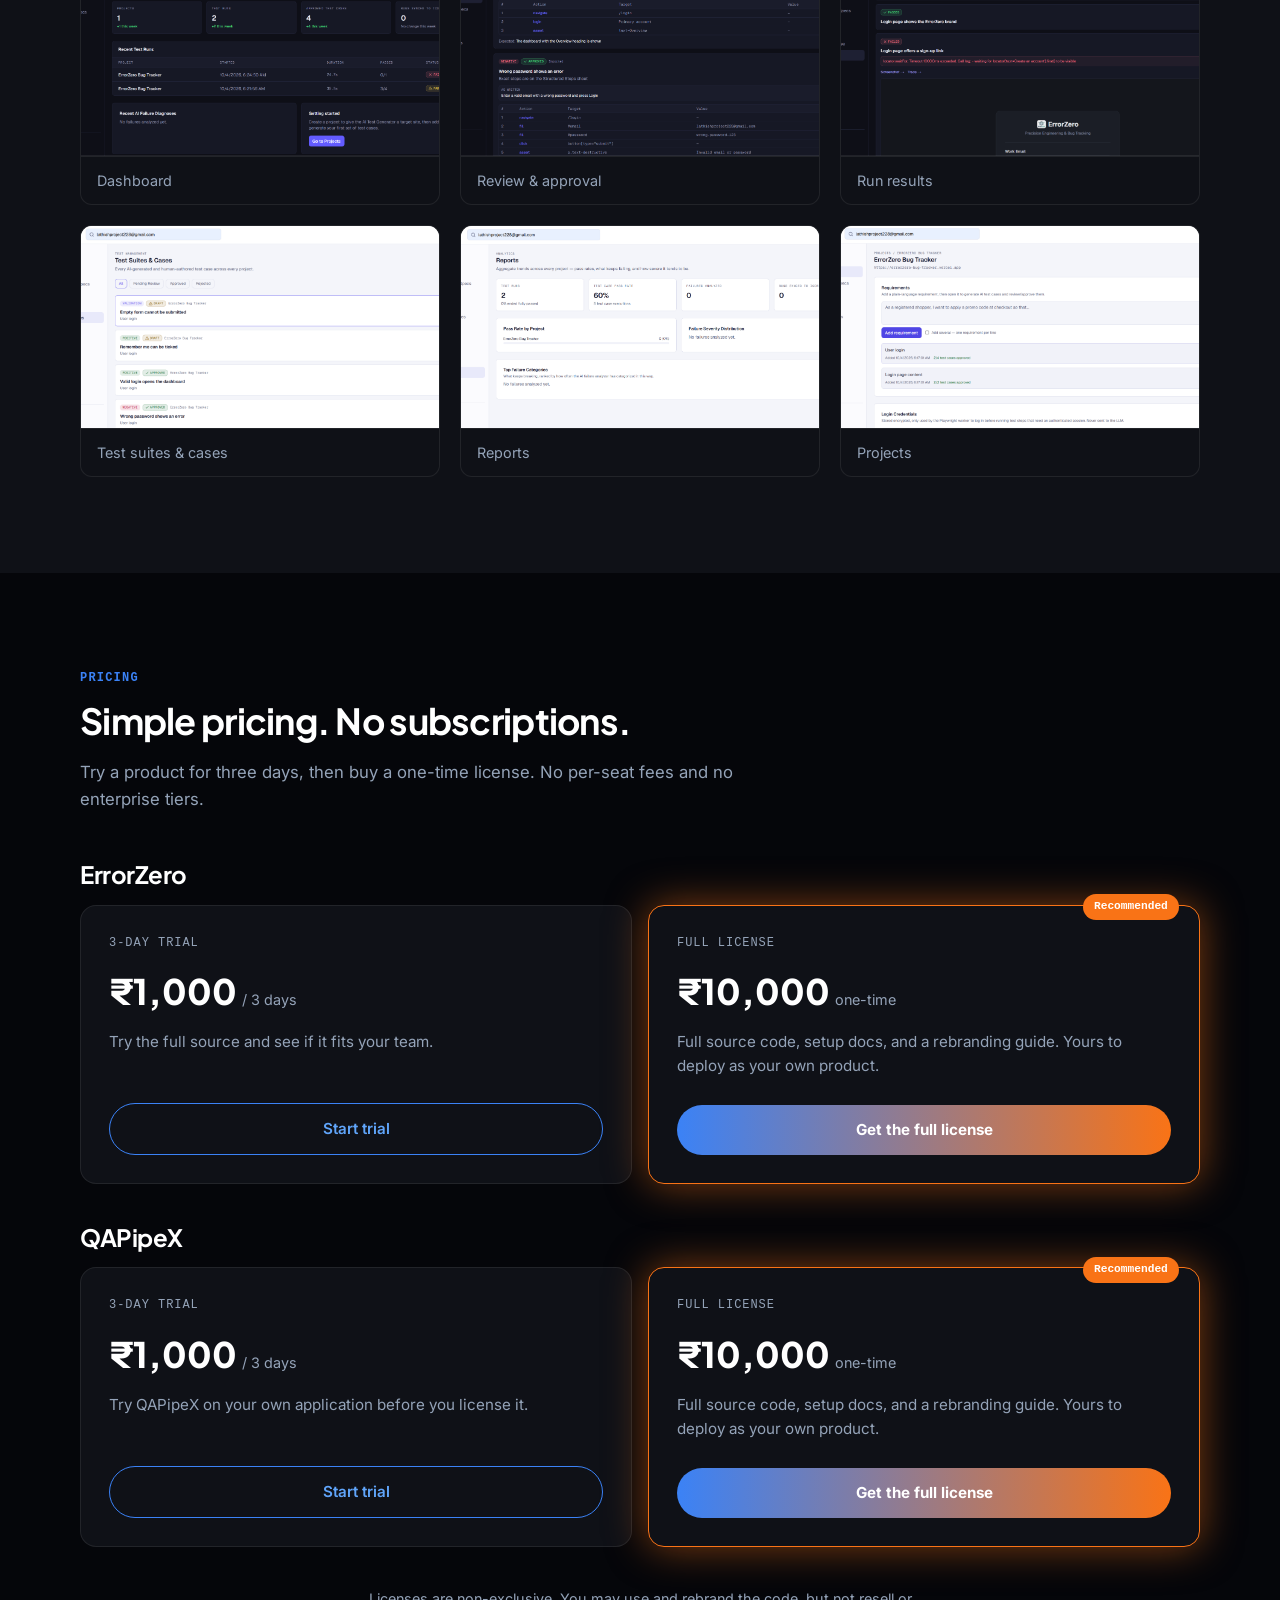
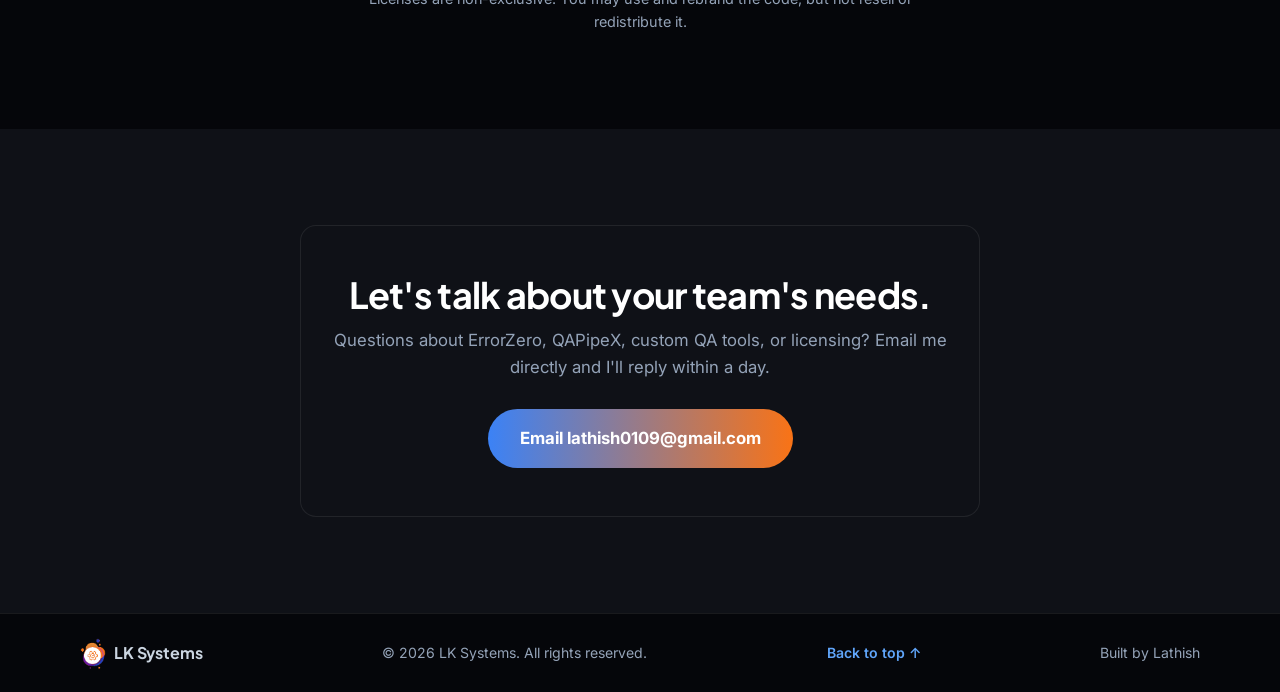
==== commit 87011748: "Add resume download, Gmail contact link, working back-to-top Co-Authored-By: Claude Sonnet 5 <norepl" ====
--- a/index.html
+++ b/index.html
@@ -34,7 +34,7 @@
 <link rel="preconnect" href="https://fonts.gstatic.com" crossorigin>
 <link href="https://fonts.googleapis.com/css2?family=Inter:wght@400;500;600;700&family=Plus+Jakarta+Sans:wght@600;700;800&display=swap" rel="stylesheet">
 
-<link rel="stylesheet" href="/css/styles.css?v=13">
+<link rel="stylesheet" href="/css/styles.css?v=15">
 
 <script type="application/ld+json">
 {
@@ -56,7 +56,7 @@
 
 <a class="skip-link" href="#main">Skip to content</a>
 
-<header class="site-header">
+<header class="site-header" id="top">
   <div class="container header-inner">
     <a href="#top" class="logo" aria-label="LK Systems — home">
       <img src="/assets/img/icon-lk.png" alt="LK Systems logo" width="52" height="62">
@@ -97,7 +97,8 @@
         <p class="lead">LK Systems builds practical software for QA and engineering teams. Our tools focus on clear workflows, reliable test results, and security from the start.</p>
         <div class="cta-row">
           <a href="#products" class="btn btn-primary">Explore products</a>
-          <a href="#contact" class="btn btn-secondary">Get in touch</a>
+          <a href="https://mail.google.com/mail/?view=cm&amp;fs=1&amp;to=lathish0109@gmail.com&amp;su=Website%20Inquiry" class="btn btn-secondary" target="_blank" rel="noopener noreferrer">Get in touch</a>
+          <a href="/assets/resume/Lathish-Kannan-Resume-2026.pdf" class="btn btn-secondary" download>Download resume</a>
         </div>
       </div>
 
@@ -271,6 +272,7 @@
       <span class="logo-text">LK Systems</span>
     </a>
     <span>© <span id="year">2026</span> LK Systems. All rights reserved.</span>
+    <a href="#top" class="back-top">Back to top ↑</a>
     <span class="footer-muted">Built by Lathish</span>
   </div>
 </footer>
@@ -280,6 +282,6 @@
   <img id="lightbox-img" src="" alt="">
 </div>
 
-<script src="/js/main.js?v=3"></script>
+<script src="/js/main.js?v=4"></script>
 </body>
 </html>
--- a/css/styles.css
+++ b/css/styles.css
@@ -489,7 +489,7 @@
 .logo-text {
   font-family: var(--font-display);
   font-weight: 700;
-  font-size: 1.25rem;
+  font-size: 1.05rem;
   letter-spacing: -0.01em;
   color: var(--color-text-primary);
   white-space: nowrap;
@@ -500,3 +500,6 @@
 @media (max-width: 359px) {
   .logo-text, .footer-logo .logo-text { display: none; }
 }
+
+.back-top { color: var(--color-primary-light); font-weight: 600; transition: color 0.25s ease; }
+.back-top:hover { color: var(--color-accent); }
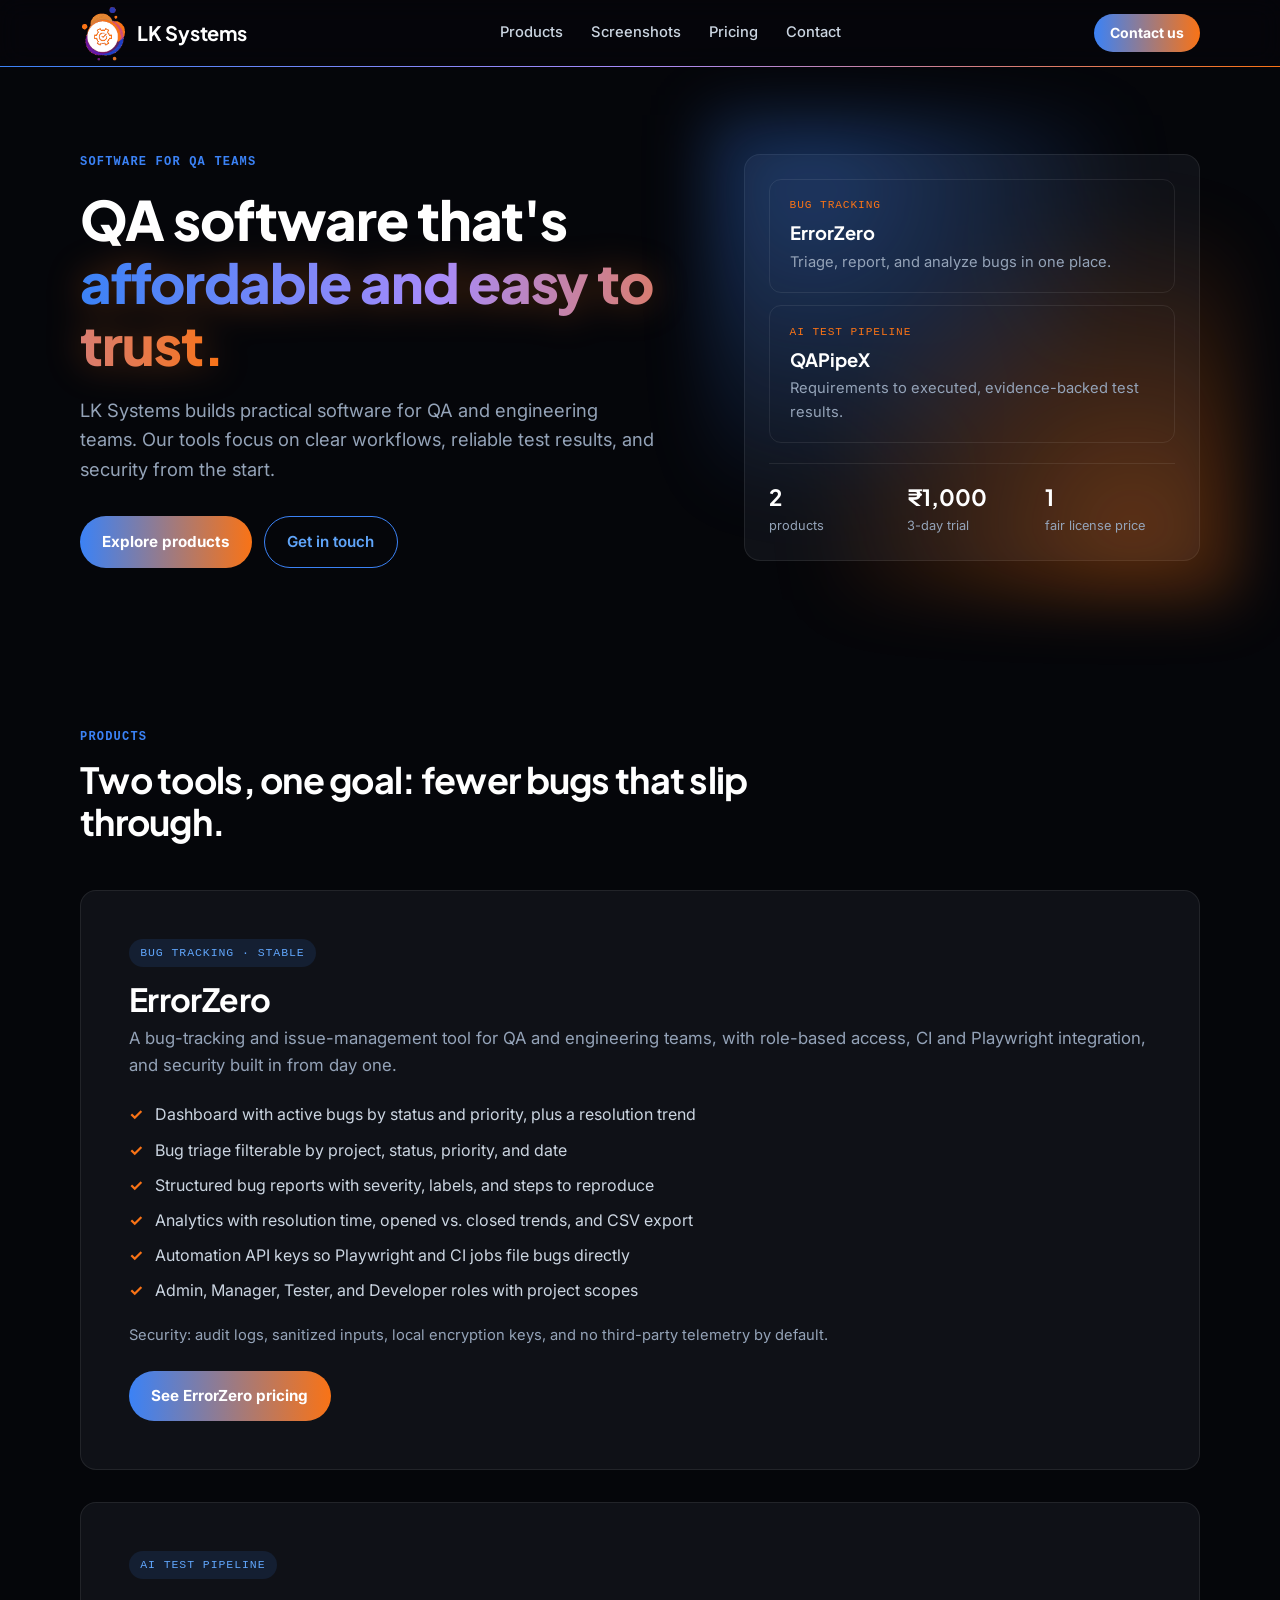
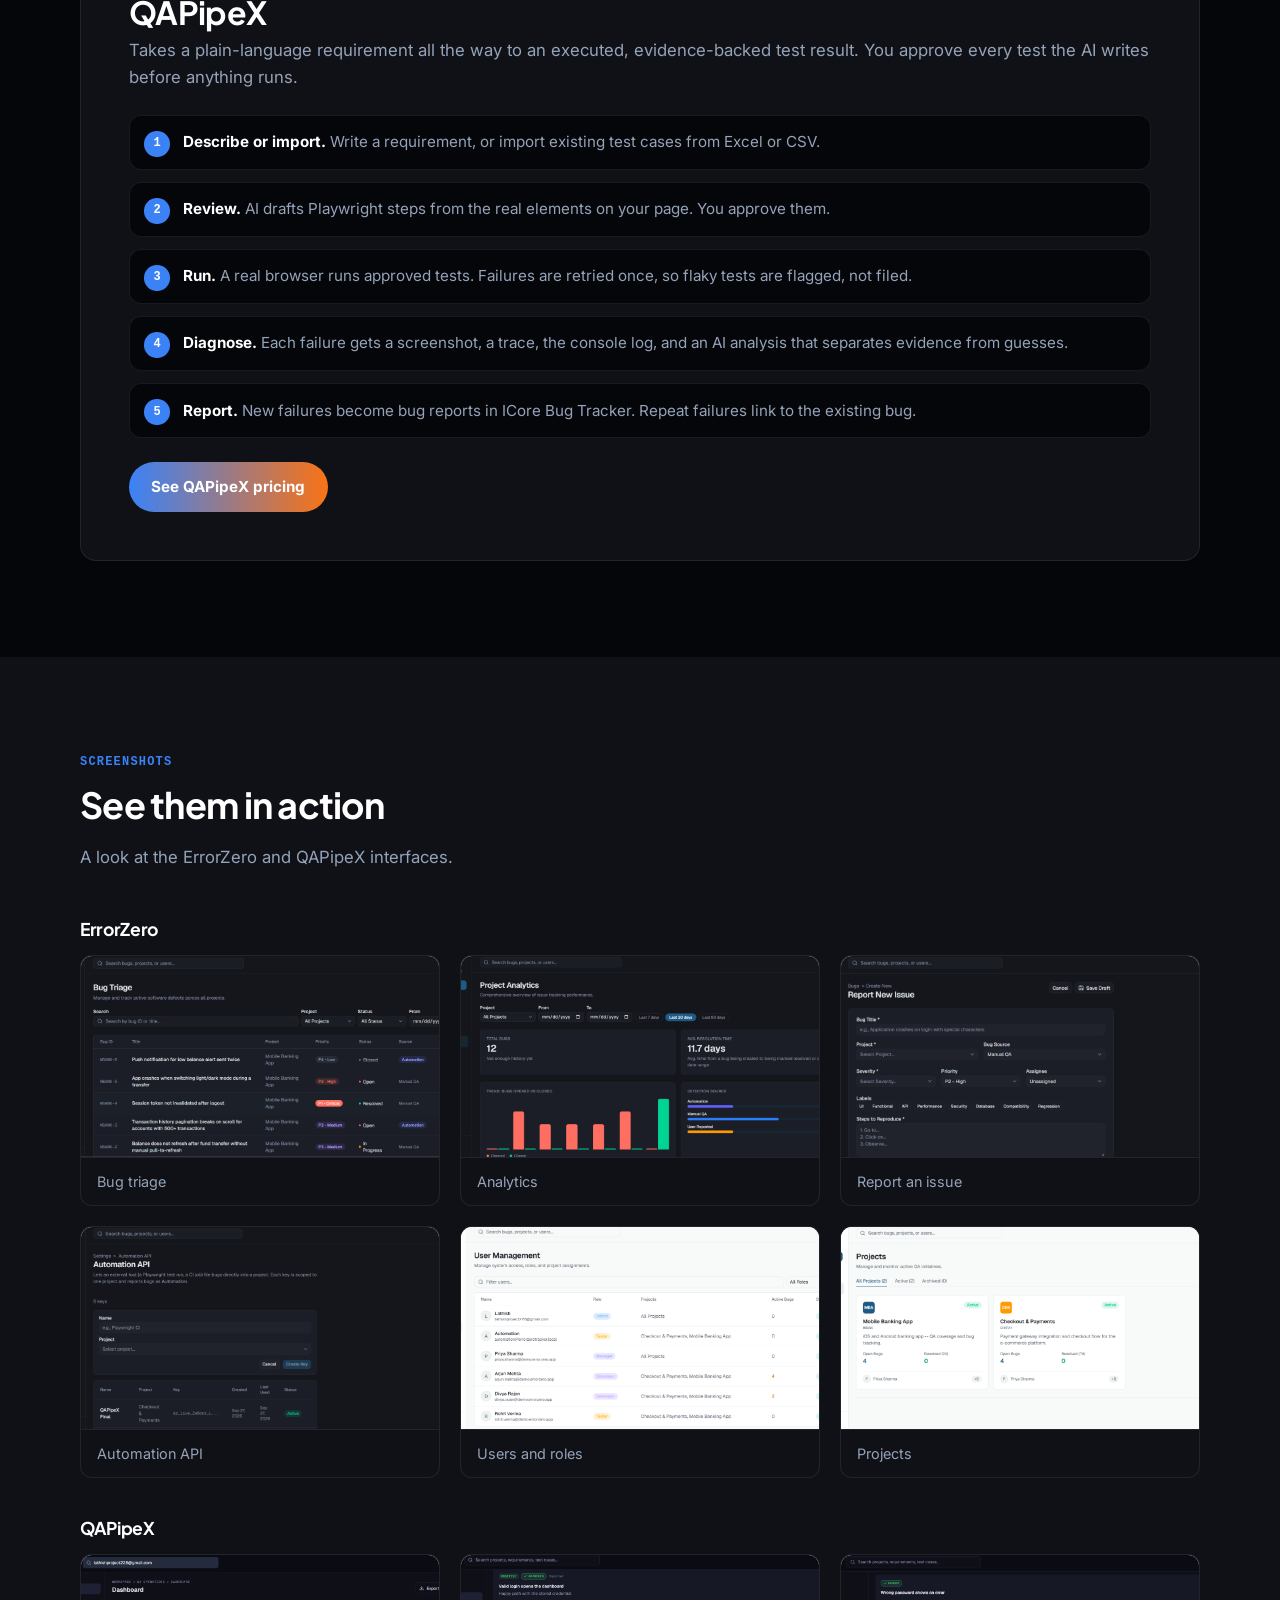
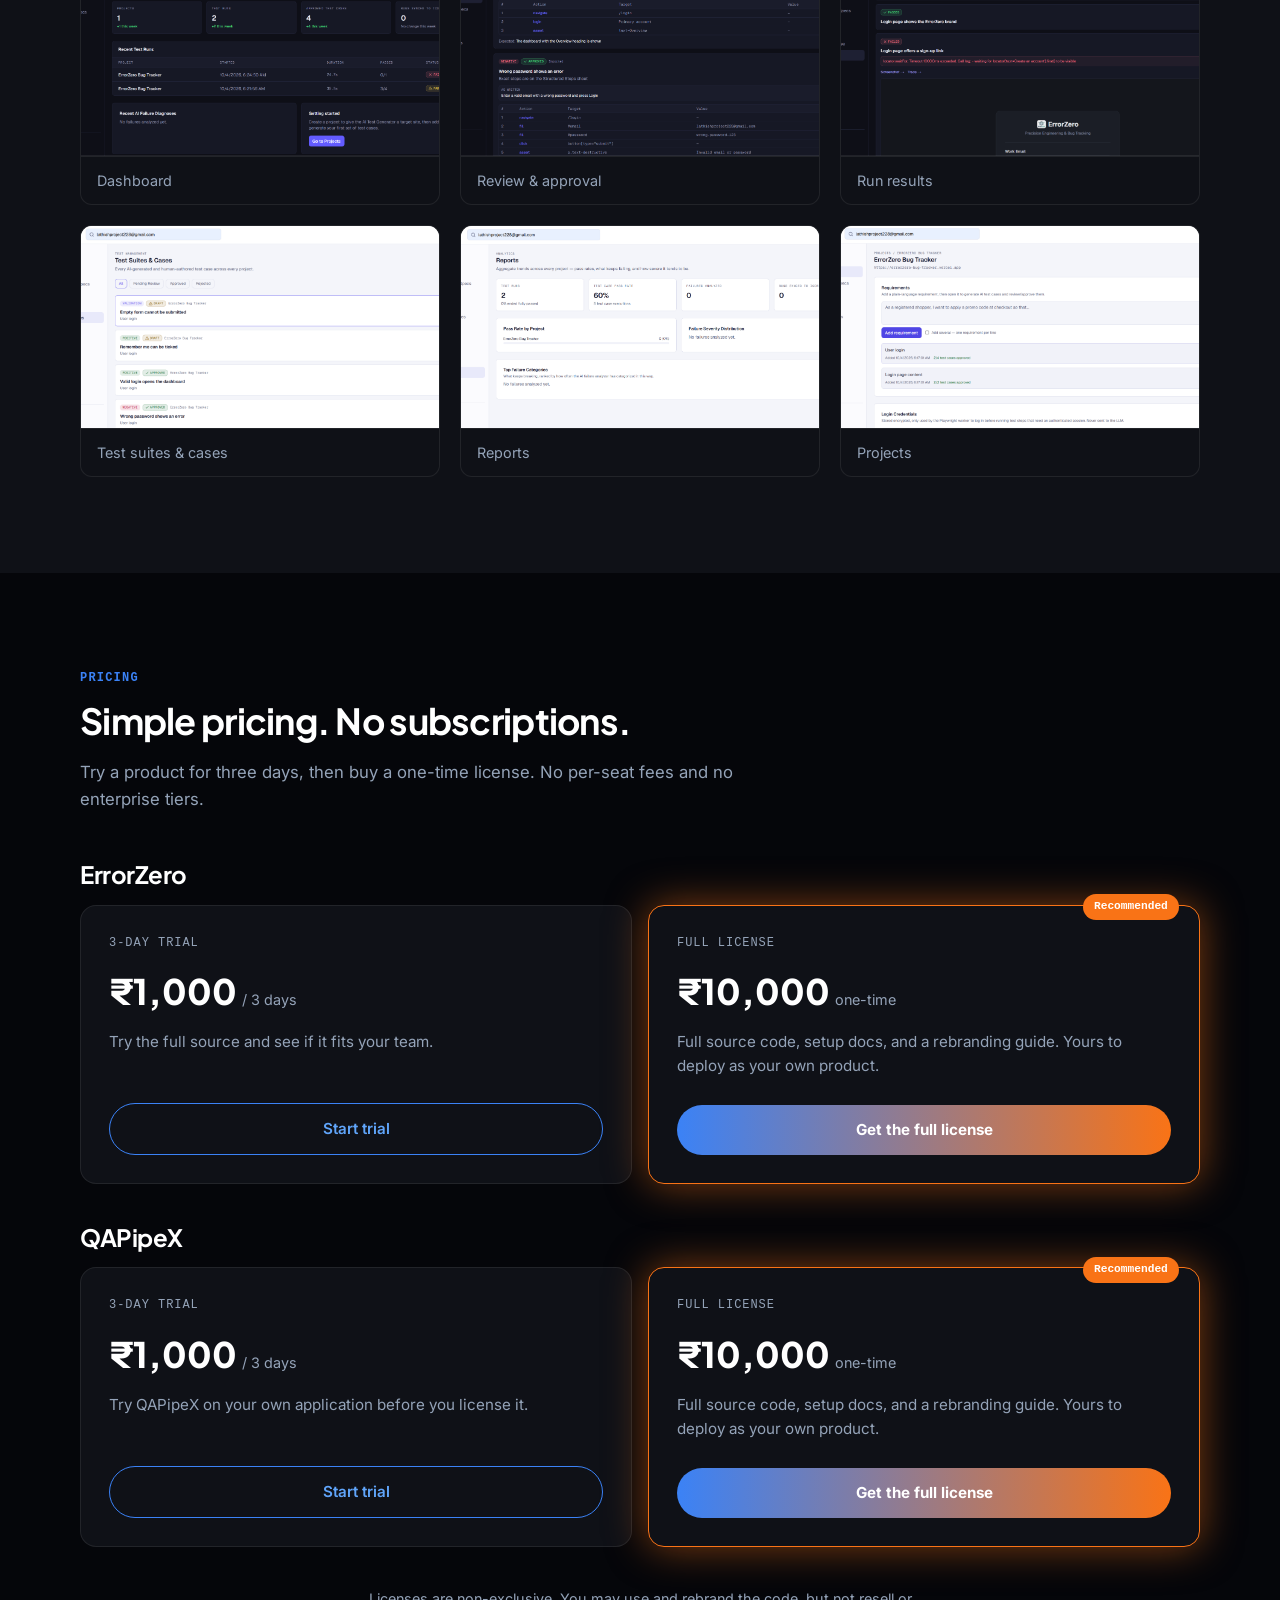
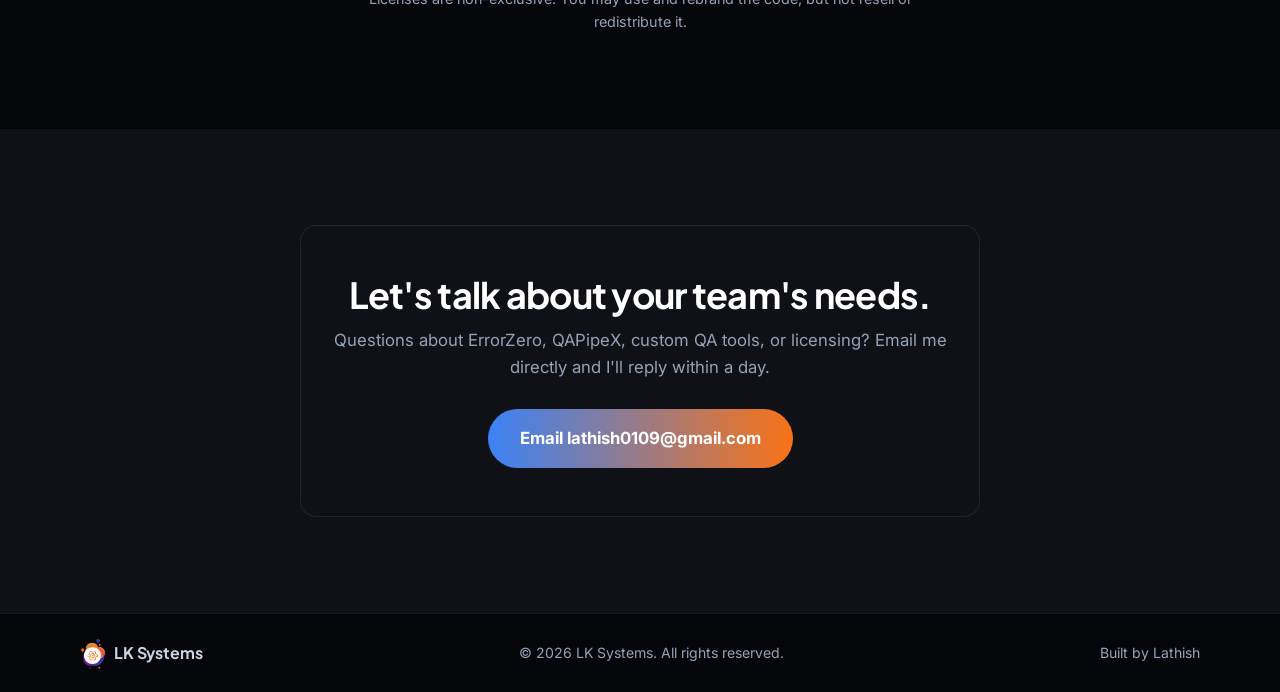
==== commit 87ede125: "Revert "Add resume download, Gmail contact link, working back-to-top" This reverts commit 870117484d" ====
--- a/index.html
+++ b/index.html
@@ -34,7 +34,7 @@
 <link rel="preconnect" href="https://fonts.gstatic.com" crossorigin>
 <link href="https://fonts.googleapis.com/css2?family=Inter:wght@400;500;600;700&family=Plus+Jakarta+Sans:wght@600;700;800&display=swap" rel="stylesheet">
 
-<link rel="stylesheet" href="/css/styles.css?v=15">
+<link rel="stylesheet" href="/css/styles.css?v=13">
 
 <script type="application/ld+json">
 {
@@ -56,7 +56,7 @@
 
 <a class="skip-link" href="#main">Skip to content</a>
 
-<header class="site-header" id="top">
+<header class="site-header">
   <div class="container header-inner">
     <a href="#top" class="logo" aria-label="LK Systems — home">
       <img src="/assets/img/icon-lk.png" alt="LK Systems logo" width="52" height="62">
@@ -97,8 +97,7 @@
         <p class="lead">LK Systems builds practical software for QA and engineering teams. Our tools focus on clear workflows, reliable test results, and security from the start.</p>
         <div class="cta-row">
           <a href="#products" class="btn btn-primary">Explore products</a>
-          <a href="https://mail.google.com/mail/?view=cm&amp;fs=1&amp;to=lathish0109@gmail.com&amp;su=Website%20Inquiry" class="btn btn-secondary" target="_blank" rel="noopener noreferrer">Get in touch</a>
-          <a href="/assets/resume/Lathish-Kannan-Resume-2026.pdf" class="btn btn-secondary" download>Download resume</a>
+          <a href="#contact" class="btn btn-secondary">Get in touch</a>
         </div>
       </div>
 
@@ -272,7 +271,6 @@
       <span class="logo-text">LK Systems</span>
     </a>
     <span>© <span id="year">2026</span> LK Systems. All rights reserved.</span>
-    <a href="#top" class="back-top">Back to top ↑</a>
     <span class="footer-muted">Built by Lathish</span>
   </div>
 </footer>
@@ -282,6 +280,6 @@
   <img id="lightbox-img" src="" alt="">
 </div>
 
-<script src="/js/main.js?v=4"></script>
+<script src="/js/main.js?v=3"></script>
 </body>
 </html>
--- a/css/styles.css
+++ b/css/styles.css
@@ -489,7 +489,7 @@
 .logo-text {
   font-family: var(--font-display);
   font-weight: 700;
-  font-size: 1.05rem;
+  font-size: 1.25rem;
   letter-spacing: -0.01em;
   color: var(--color-text-primary);
   white-space: nowrap;
@@ -500,6 +500,3 @@
 @media (max-width: 359px) {
   .logo-text, .footer-logo .logo-text { display: none; }
 }
-
-.back-top { color: var(--color-primary-light); font-weight: 600; transition: color 0.25s ease; }
-.back-top:hover { color: var(--color-accent); }
